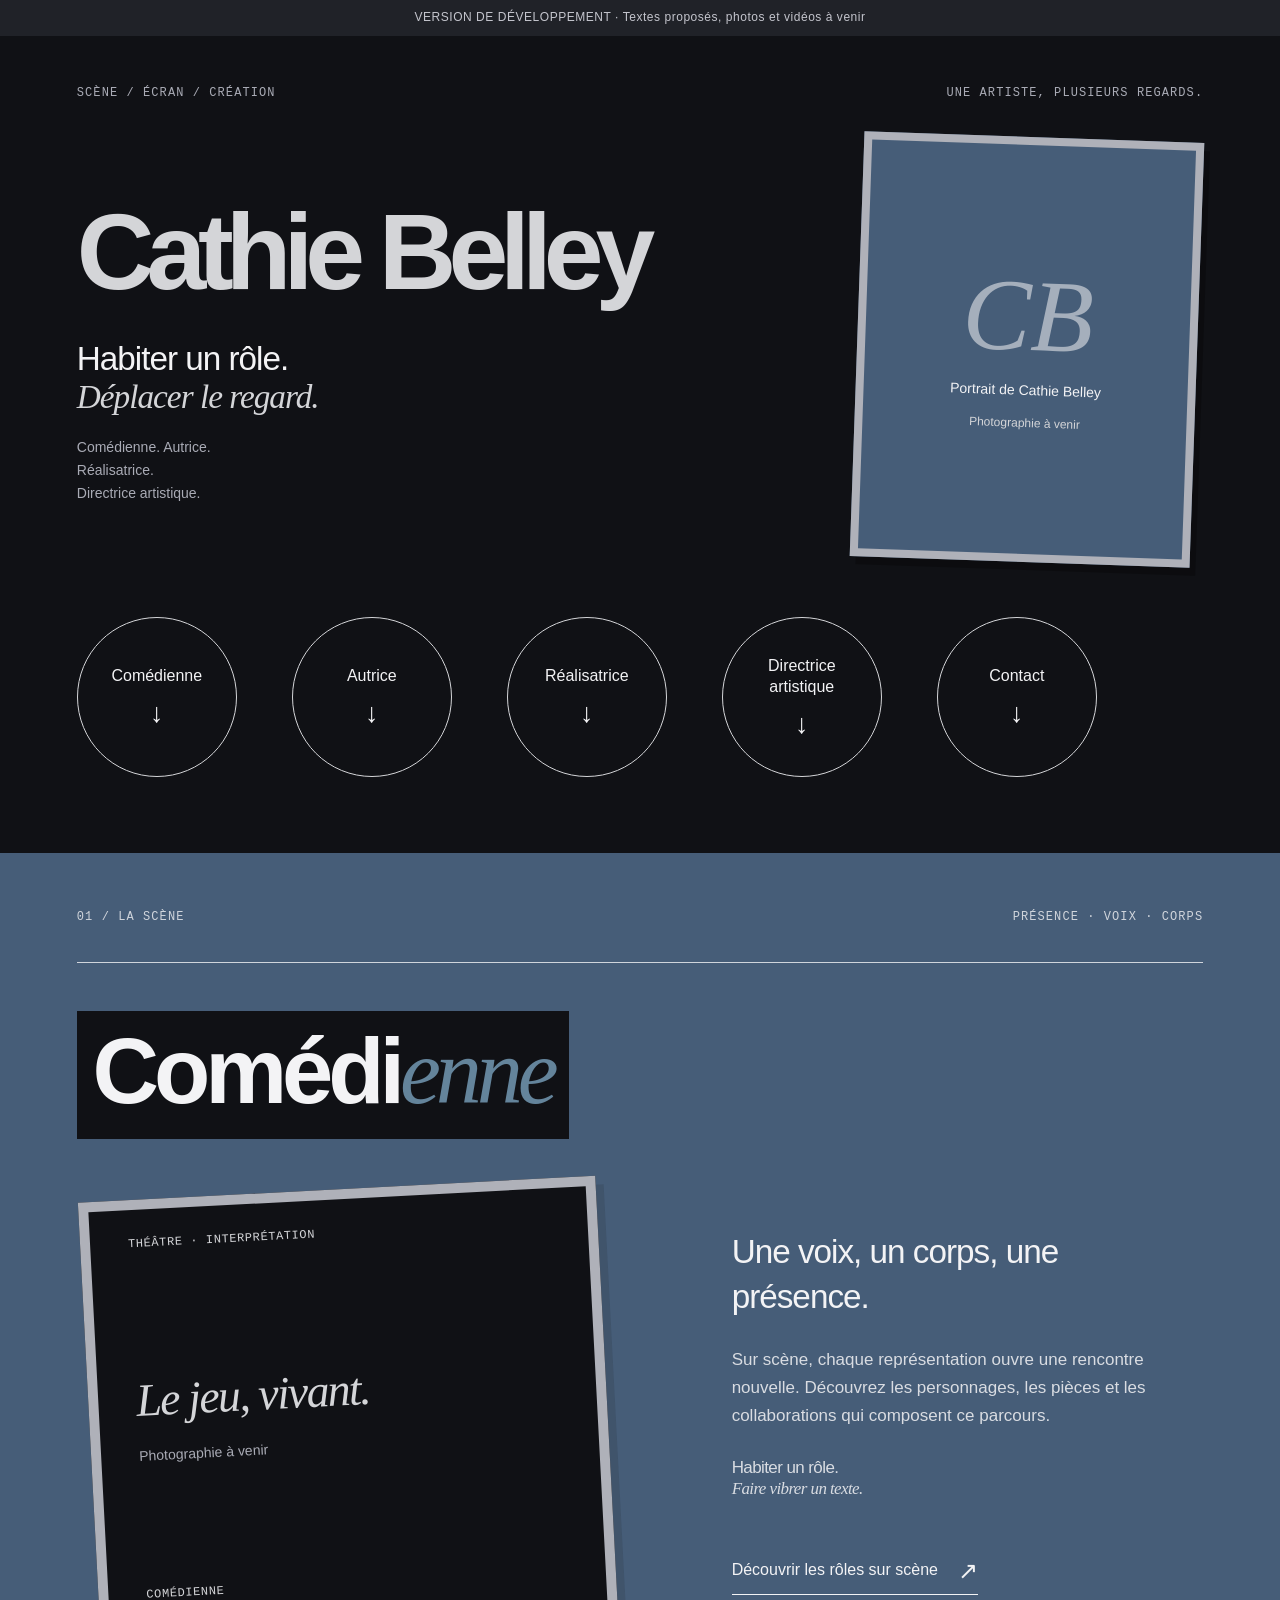
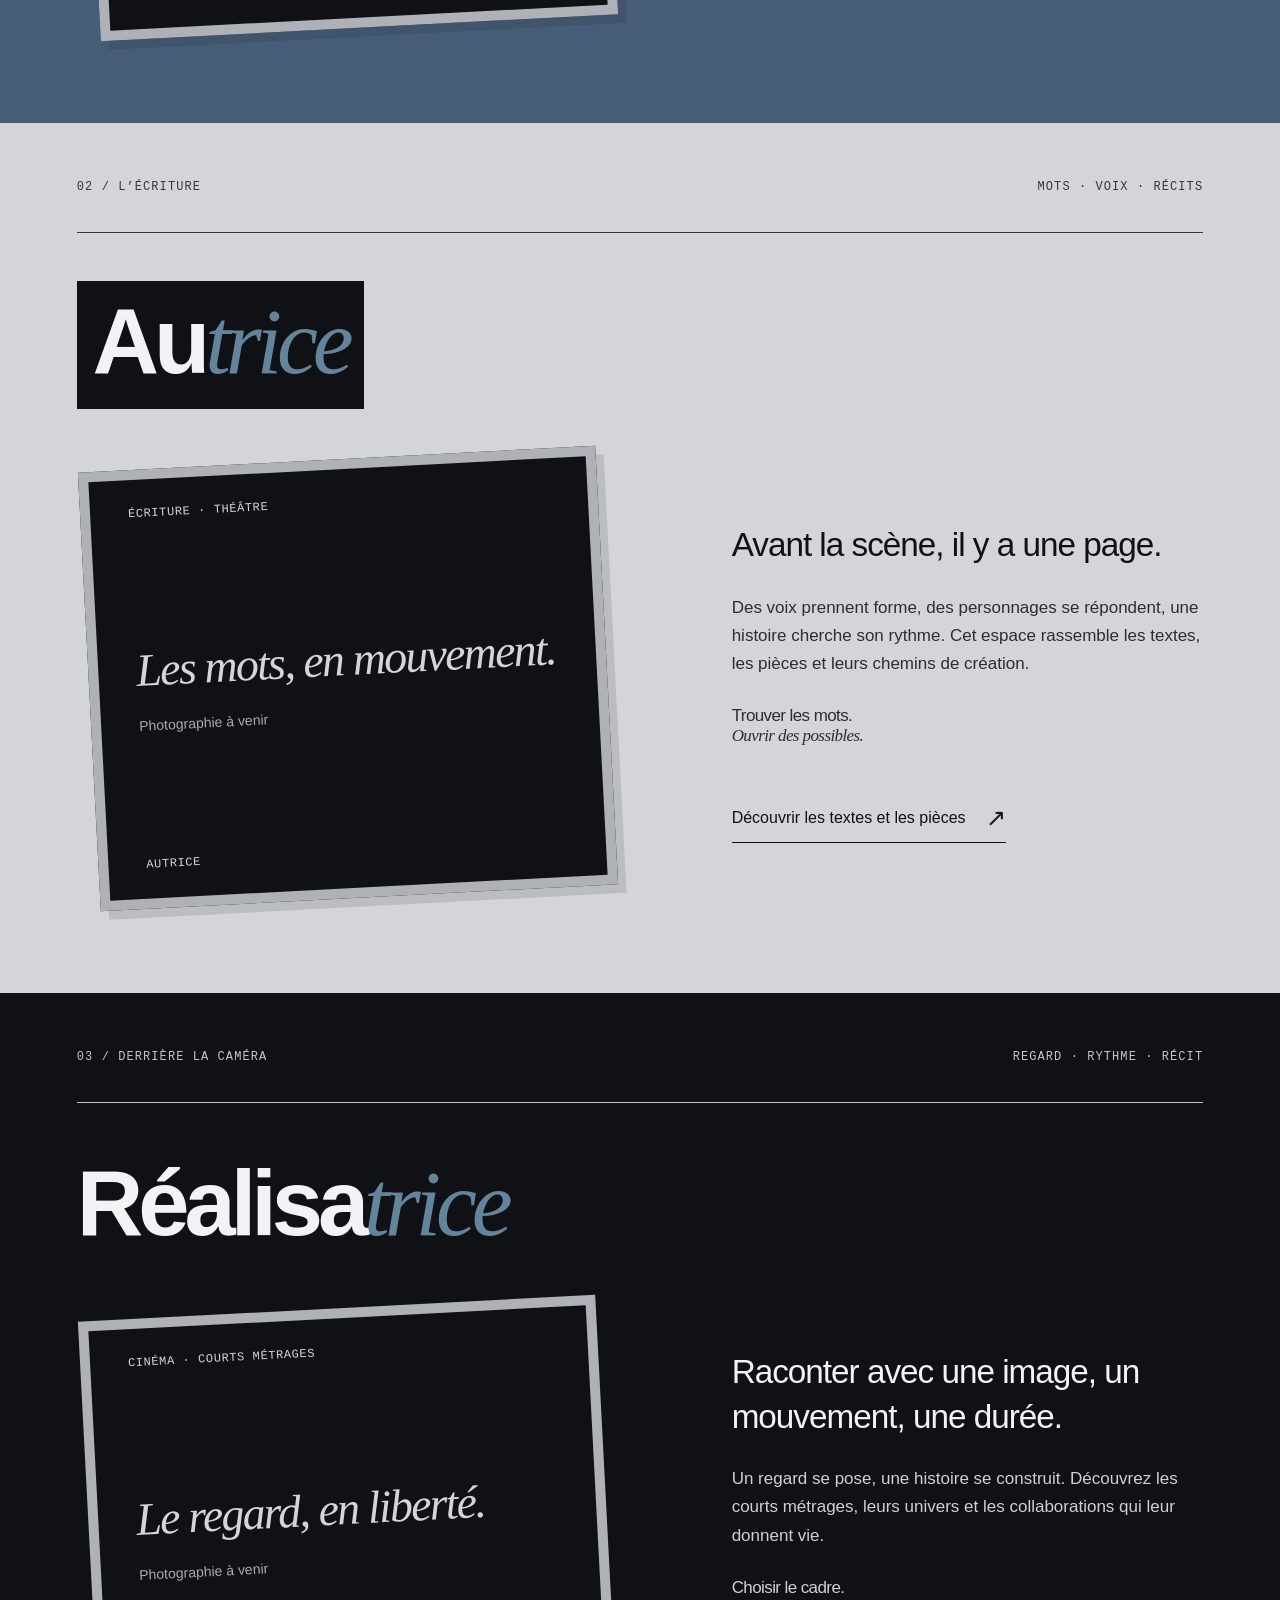
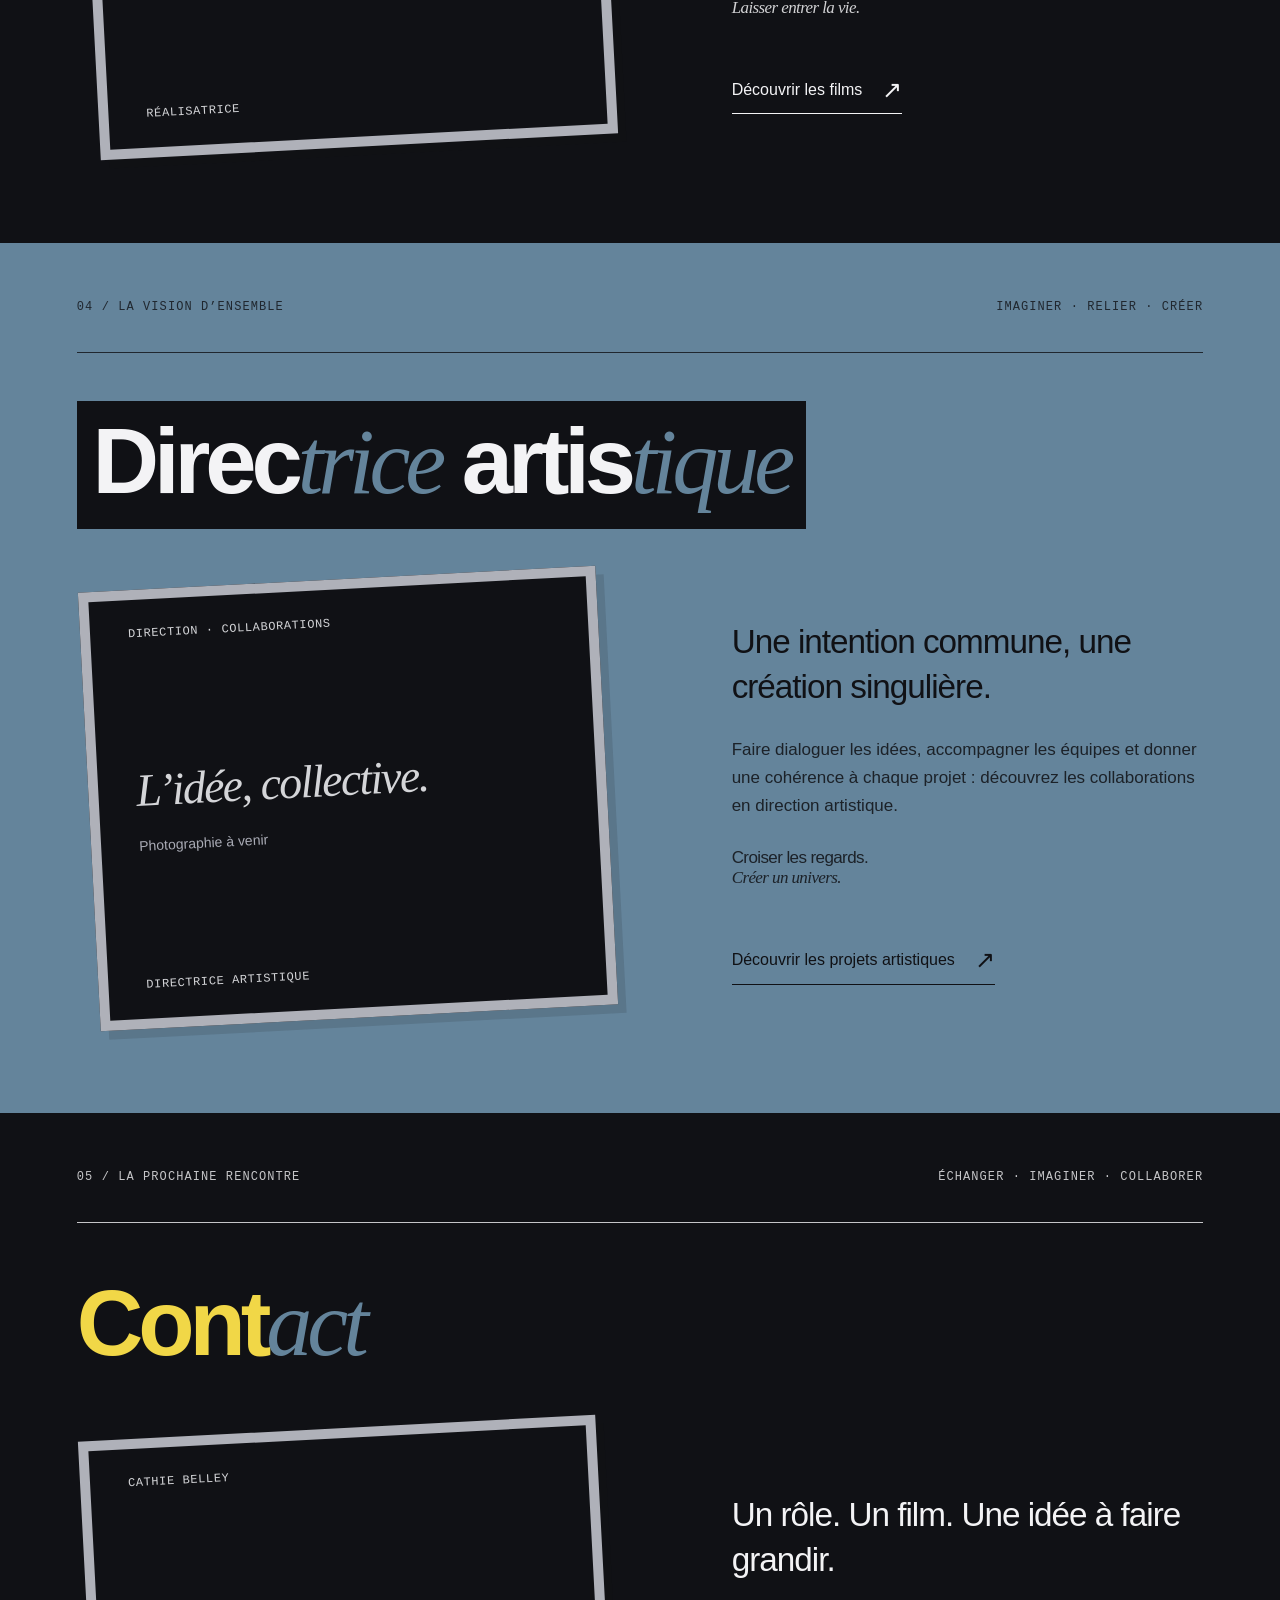
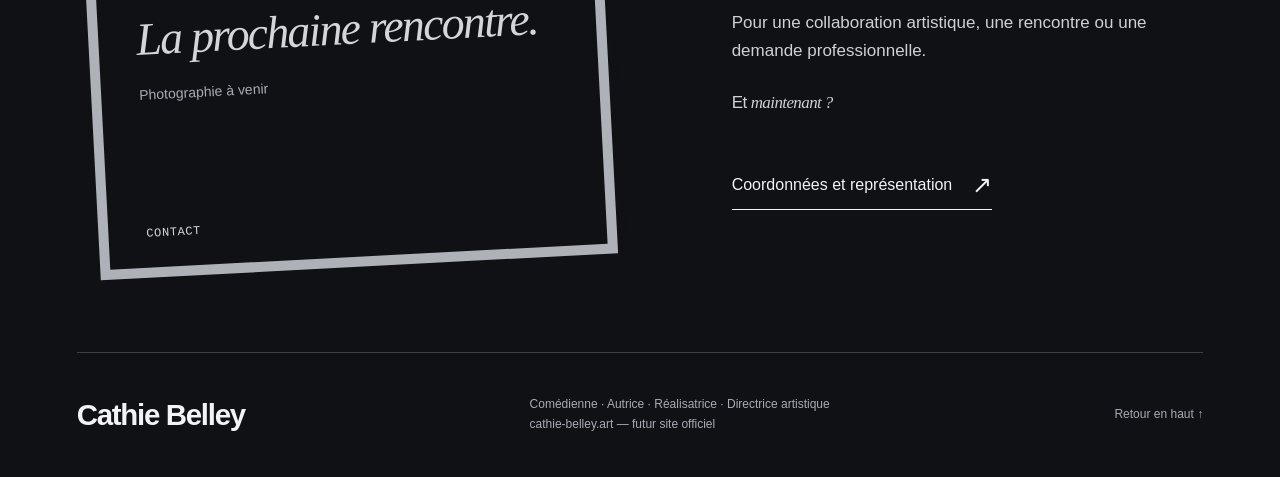
==== index.html @ 43346142 "Publish Cathie Belley development portfolio for GitHub Pages" ====
<!doctype html>
<html lang="fr"><head><meta charset="utf-8"><meta name="viewport" content="width=device-width, initial-scale=1"><title>Cathie Belley — Scène, écran & création</title><meta name="description" content="Maquette du portfolio de Cathie Belley : comédienne, autrice, réalisatrice et directrice artistique."><link rel="stylesheet" href="style.css"><link rel="icon" type="image/svg+xml" href="data:image/svg+xml,%3Csvg xmlns='http://www.w3.org/2000/svg' viewBox='0 0 32 32'%3E%3Crect width='32' height='32' fill='%23465D78'/%3E%3Ctext x='5' y='25' fill='%23f1d747' font-size='27' font-family='Georgia'%3EC%3C/text%3E%3C/svg%3E"><meta name="robots" content="noindex, nofollow"></head>
<body class="home-page"><a class="skip" href="#contenu">Aller au contenu</a><div class="demo">VERSION DE DÉVELOPPEMENT · Textes proposés, photos et vidéos à venir</div><main id="contenu"><section id="accueil" class="hero page-width" aria-labelledby="titre"><div class="hero-top"><span>SCÈNE / ÉCRAN / CRÉATION</span><span>UNE ARTISTE, PLUSIEURS REGARDS.</span></div><div class="hero-intro"><div class="hero-copy"><h1 id="titre">Cathie Belley</h1><div class="hero-bottom"><p>Habiter un rôle.<br><em>Déplacer le regard.</em></p><p class="hero-aside">Comédienne. Autrice.<br>Réalisatrice.<br>Directrice artistique.</p></div></div><figure class="portrait-frame"><div class="portrait-reserved"><span class="portrait-initials" aria-hidden="true">CB</span><span>Portrait de Cathie Belley</span><span class="portrait-note">Photographie à venir</span></div></figure></div><nav class="section-circles" aria-label="Explorer les sections"><a class="round-link" href="#comedienne"><span class="circle-face"><span class="circle-label">Comédienne</span><span class="circle-arrow" aria-hidden="true">↓</span></span></a><a class="round-link" href="#autrice"><span class="circle-face"><span class="circle-label">Autrice</span><span class="circle-arrow" aria-hidden="true">↓</span></span></a><a class="round-link" href="#realisatrice"><span class="circle-face"><span class="circle-label">Réalisatrice</span><span class="circle-arrow" aria-hidden="true">↓</span></span></a><a class="round-link" href="#directrice-artistique"><span class="circle-face"><span class="circle-label">Directrice<br>artistique</span><span class="circle-arrow" aria-hidden="true">↓</span></span></a><a class="round-link" href="#contact"><span class="circle-face"><span class="circle-label">Contact</span><span class="circle-arrow" aria-hidden="true">↓</span></span></a></nav></section>

<section id="comedienne" class="chapter stage"><div class="page-width"><div class="chapter-top"><span>01 / LA SCÈNE</span><span>PRÉSENCE · VOIX · CORPS</span></div><h2 class="section-title"><span class="title-plate">Comédi<span class="title-blue">enne</span></span></h2><div class="section-content"><figure class="type-frame"><span class="frame-label">THÉÂTRE · INTERPRÉTATION</span><div class="frame-placeholder"><span class="frame-word">Le jeu, vivant.</span><span class="media-pending">Photographie à venir</span></div><figcaption class="frame-bottom">COMÉDIENNE </figcaption></figure><div class="chapter-copy"><p class="lead">Une voix, un corps, une présence.</p><p>Sur scène, chaque représentation ouvre une rencontre nouvelle. Découvrez les personnages, les pièces et les collaborations qui composent ce parcours.</p><p class="statement">Habiter un rôle.<br><em>Faire vibrer un texte.</em></p><a class="project-link" href="comedienne.html">Découvrir les rôles sur scène<span aria-hidden="true">↗</span></a></div></div></div></section><section id="autrice" class="chapter screen"><div class="page-width"><div class="chapter-top"><span>02 / L’ÉCRITURE</span><span>MOTS · VOIX · RÉCITS</span></div><h2 class="section-title"><span class="title-plate">Au<span class="title-blue">trice</span></span></h2><div class="section-content"><figure class="type-frame"><span class="frame-label">ÉCRITURE · THÉÂTRE</span><div class="frame-placeholder"><span class="frame-word">Les mots, en mouvement.</span><span class="media-pending">Photographie à venir</span></div><figcaption class="frame-bottom">AUTRICE </figcaption></figure><div class="chapter-copy"><p class="lead">Avant la scène, il y a une page.</p><p>Des voix prennent forme, des personnages se répondent, une histoire cherche son rythme. Cet espace rassemble les textes, les pièces et leurs chemins de création.</p><p class="statement">Trouver les mots.<br><em>Ouvrir des possibles.</em></p><a class="project-link" href="autrice.html">Découvrir les textes et les pièces<span aria-hidden="true">↗</span></a></div></div></div></section><section id="realisatrice" class="chapter director"><div class="page-width"><div class="chapter-top"><span>03 / DERRIÈRE LA CAMÉRA</span><span>REGARD · RYTHME · RÉCIT</span></div><h2 class="section-title"><span class="title-plate">Réalisa<span class="title-blue">trice</span></span></h2><div class="section-content"><figure class="type-frame"><span class="frame-label">CINÉMA · COURTS MÉTRAGES</span><div class="frame-placeholder"><span class="frame-word">Le regard, en liberté.</span><span class="media-pending">Photographie à venir</span></div><figcaption class="frame-bottom">RÉALISATRICE </figcaption></figure><div class="chapter-copy"><p class="lead">Raconter avec une image, un mouvement, une durée.</p><p>Un regard se pose, une histoire se construit. Découvrez les courts métrages, leurs univers et les collaborations qui leur donnent vie.</p><p class="statement">Choisir le cadre.<br><em>Laisser entrer la vie.</em></p><a class="project-link" href="realisatrice.html">Découvrir les films<span aria-hidden="true">↗</span></a></div></div></div></section><section id="directrice-artistique" class="chapter art-direction"><div class="page-width"><div class="chapter-top"><span>04 / LA VISION D’ENSEMBLE</span><span>IMAGINER · RELIER · CRÉER</span></div><h2 class="section-title"><span class="title-plate">Direc<span class="title-blue">trice</span> <span class="title-white">artis</span><span class="title-blue">tique</span></span></h2><div class="section-content"><figure class="type-frame"><span class="frame-label">DIRECTION · COLLABORATIONS</span><div class="frame-placeholder"><span class="frame-word">L’idée, collective.</span><span class="media-pending">Photographie à venir</span></div><figcaption class="frame-bottom">DIRECTRICE ARTISTIQUE </figcaption></figure><div class="chapter-copy"><p class="lead">Une intention commune, une création singulière.</p><p>Faire dialoguer les idées, accompagner les équipes et donner une cohérence à chaque projet : découvrez les collaborations en direction artistique.</p><p class="statement">Croiser les regards.<br><em>Créer un univers.</em></p><a class="project-link" href="directrice-artistique.html">Découvrir les projets artistiques<span aria-hidden="true">↗</span></a></div></div></div></section><section id="contact" class="chapter contact"><div class="page-width"><div class="chapter-top"><span>05 / LA PROCHAINE RENCONTRE</span><span>ÉCHANGER · IMAGINER · COLLABORER</span></div><h2 class="section-title"><span class="title-plate"><span class="title-yellow">Cont</span><span class="title-blue">act</span></span></h2><div class="section-content"><figure class="type-frame"><span class="frame-label">CATHIE BELLEY</span><div class="frame-placeholder"><span class="frame-word">La prochaine rencontre.</span><span class="media-pending">Photographie à venir</span></div><figcaption class="frame-bottom">CONTACT </figcaption></figure><div class="chapter-copy"><p class="lead">Un rôle. Un film. Une idée à faire grandir.</p><p>Pour une collaboration artistique, une rencontre ou une demande professionnelle.</p><p class="statement">Et <em>maintenant ?</em></p><a class="project-link" href="contact.html">Coordonnées et représentation<span aria-hidden="true">↗</span></a></div></div></div></section></main><footer class="page-width"><a class="brand" href="index.html">Cathie Belley</a><p>Comédienne · Autrice · Réalisatrice · Directrice artistique<br>cathie-belley.art — futur site officiel</p><a href="#contenu">Retour en haut ↑</a></footer><script src="navigation.js"></script></body></html>
---- style.css ----
:root{--blue:#233ddb;--black:#101115;--gray:#d4d5d8;--muted:#a9abb5;--yellow:#f1d747;--white:#f3f3f5;color-scheme:dark}*{box-sizing:border-box}html{scroll-behavior:smooth;scroll-padding-top:20px}body{margin:0;background:var(--black);color:var(--white);font:17px/1.65 Arial,Helvetica,sans-serif}a{color:inherit;text-decoration:none}a:focus-visible{outline:3px solid var(--yellow);outline-offset:7px}.skip{position:fixed;top:-100px;left:20px;z-index:100;background:var(--yellow);color:var(--black);padding:10px}.skip:focus{top:10px}.page-width{width:min(1350px,88%);margin:auto}.demo{text-align:center;background:#202228;color:#c4c5cd;font-size:12px;padding:8px 5%;letter-spacing:.045em}header{display:flex;justify-content:space-between;align-items:center;gap:30px;padding:27px 0;border-bottom:1px solid #ffffff30}.brand{font-size:34px;font-weight:800;letter-spacing:-2px;line-height:1}.brand span{color:var(--yellow)}nav{display:flex;gap:26px;font-size:14px;flex-wrap:wrap}nav a:hover{color:var(--yellow)}.hero{position:relative;padding:44px 0 76px}.hero-top,.chapter-top{display:flex;justify-content:space-between;gap:25px;font:12px/1.5 'Courier New',monospace;letter-spacing:.09em}.hero-top{color:var(--muted)}h1{font-size:clamp(100px,23vw,345px);font-weight:800;line-height:1;letter-spacing:-.08em;margin:34px 0 40px;color:var(--gray)}.fullstop{color:var(--blue)}.hero-bottom{display:grid;grid-template-columns:1.4fr .7fr 1fr;align-items:center;gap:40px}.hero-bottom>p:first-child{font-size:clamp(24px,3vw,43px);line-height:1.15;letter-spacing:-.03em;margin:0}em,.serif{font-family:Georgia,serif;font-weight:400}.hero-bottom em{color:var(--gray)}.hero-aside{justify-self:end;font-size:14px;color:var(--muted)}.round-link{border:1px solid #c7c8d0;border-radius:50%;width:125px;height:125px;display:flex;justify-content:center;align-items:center;gap:12px;font-size:14px;line-height:1.25;transform:rotate(-9deg);transition:background .2s,color .2s}.round-link:hover{background:var(--yellow);color:var(--black);border-color:var(--yellow)}.round-link>span:last-child{font-size:32px}.annotation{display:block;text-align:right;margin-top:28px;color:var(--yellow);font:italic 17px Georgia,serif}.index-band{background:var(--blue);color:white;display:flex;justify-content:space-evenly;align-items:center;gap:20px;padding:22px 4%;font-weight:700;font-size:clamp(16px,2.4vw,34px);letter-spacing:-.045em;border-bottom:1px solid #ffffff35}.index-band i{font-style:normal;color:var(--yellow);font-size:30px}.chapter{padding:55px 0 95px;scroll-margin-top:0}.chapter-top{padding-bottom:36px;border-bottom:1px solid currentColor;opacity:.8}.chapter-grid{display:grid;grid-template-columns:1.15fr 1fr;gap:10%;margin-top:65px}h2{font-size:clamp(55px,8.9vw,134px);font-weight:800;line-height:.95;letter-spacing:-.065em;margin:0}.break{display:block}.yellow{color:var(--yellow)}.stage{background:var(--blue)}.statement{font-size:clamp(26px,3vw,43px);line-height:1.2;letter-spacing:-.035em;margin:38px 0 0}.chapter-copy{max-width:490px;padding-top:8px}.chapter-copy>p:not(.lead){font-size:17px;opacity:.85}.lead{font-size:clamp(24px,2.6vw,36px);line-height:1.35;letter-spacing:-.03em;margin:0 0 26px}.credit{border-top:1px solid #ffffff55;margin-top:40px;padding-top:23px}.credit>span,.contact-info>span{font:12px/1.5 'Courier New',monospace;letter-spacing:.08em}h3{font-size:22px;font-weight:500;margin:14px 0 8px;line-height:1.25}.credit p{font-size:15px;opacity:.8;margin-bottom:0}.screen{background:var(--gray);color:var(--black)}.screen-heading{display:flex;justify-content:space-between;align-items:center;margin:55px 0 50px}.screen h2{font-size:clamp(70px,12vw,175px)}.screen h2 .yellow{color:var(--blue)}.side-script{font:italic clamp(26px,4vw,55px) Georgia,serif;color:var(--blue);transform:rotate(-8deg)}.screen-content{display:grid;grid-template-columns:1.15fr 1fr;gap:10%;align-items:center}.type-frame{background:var(--black);color:var(--gray);padding:30px 8%;aspect-ratio:1.18;display:flex;flex-direction:column;justify-content:space-between;transform:rotate(-3deg);border:10px solid #afb1b9;box-shadow:8px 9px 0 #1011151f}.frame-label,.frame-bottom{font:12px 'Courier New',monospace;letter-spacing:.05em}.type-frame p{font-size:clamp(35px,5vw,74px);line-height:1;letter-spacing:-.055em;margin:25px 0}.type-frame em{color:var(--yellow)}.screen .credit,.art-direction .credit{border-color:#10111555}.director h2{margin-top:70px;font-size:clamp(53px,10vw,148px)}.director .serif{font-style:italic;color:#8796fa}.director-bottom{display:grid;grid-template-columns:1.15fr 1fr;gap:10%;margin-top:65px}.director .statement{margin:0}.art-direction{background:#b8bbc4;color:var(--black)}.art-direction h2{font-size:clamp(42px,6.5vw,94px)}.art-direction h2 em{color:var(--blue)}.art-words{margin-top:55px;display:flex;flex-direction:column;align-items:start;gap:8px;font-size:20px}.art-words span{padding:3px 12px;border:1px solid var(--black)}.art-words span:nth-child(2){margin-left:38px;transform:rotate(-5deg);background:var(--blue);color:white;border-color:var(--blue)}.art-words span:last-child{margin-left:16px;background:var(--black);color:var(--yellow)}.contact{padding:55px 0 85px}.contact-grid{display:grid;grid-template-columns:1.3fr 1fr;gap:10%;margin-top:60px;align-items:center}.contact h2{font-size:clamp(45px,7.8vw,115px)}.contact h2 em{display:inline-block;color:var(--gray)}.contact h2>span{color:var(--yellow)}.contact-info{margin-top:35px;border-top:1px solid #ffffff45;padding-top:23px}.contact-info>span{color:var(--yellow)}.contact-info p{font-size:18px;color:var(--muted);margin:10px 0}footer{border-top:1px solid #ffffff30;padding:30px 0;display:flex;align-items:center;justify-content:space-between;gap:30px}footer p,footer>a:last-child{font-size:12px;color:var(--muted)}@media(max-width:850px){header{align-items:start}nav{gap:10px 18px;justify-content:flex-end;max-width:450px}.hero-bottom{grid-template-columns:1fr auto}.hero-aside{display:none}.chapter-grid,.screen-content,.director-bottom,.contact-grid{gap:6%}.chapter-grid{grid-template-columns:1fr 1fr}.contact h2{font-size:7.8vw}}@media(max-width:600px){.page-width{width:88%}header{gap:20px;padding:23px 0}nav{font-size:12px;gap:9px 14px;max-width:240px}.brand{font-size:28px}.hero{padding:30px 0 45px}.hero-top,.chapter-top{font-size:10px;gap:20px}.hero-top span:last-child{max-width:110px;text-align:right}h1{font-size:24vw;margin:35px 0;letter-spacing:-.085em}.hero-bottom{gap:20px}.hero-bottom>p:first-child{font-size:25px}.round-link{width:90px;height:90px;font-size:12px}.round-link>span:last-child{font-size:23px}.annotation{font-size:15px;margin-top:30px}.index-band{gap:10px;flex-wrap:wrap;font-size:14px;padding:18px 4%}.index-band i{font-size:20px}.chapter{padding:35px 0 55px}.chapter-top{padding-bottom:25px}.chapter-top span:last-child{text-align:right}.chapter-grid,.screen-content,.director-bottom,.contact-grid{grid-template-columns:1fr;gap:35px;margin-top:35px}h2{font-size:20vw}.statement{font-size:29px;margin-top:25px}.lead{font-size:27px}.credit{margin-top:28px}.screen-heading{margin:35px 0;align-items:end}.screen h2{font-size:21vw}.side-script{font-size:21px;max-width:100px}.type-frame{margin:0 8px 15px;aspect-ratio:1.1}.type-frame p{font-size:57px}.director h2{font-size:12.5vw;margin-top:45px}.director-bottom{margin-top:35px}.art-direction h2{font-size:15vw}.art-words{margin-top:35px}.contact{padding:35px 0 55px}.contact h2{font-size:14vw}footer{flex-wrap:wrap;gap:20px}footer p{order:3;flex-basis:100%;margin:0}.demo{font-size:11px}}@media(prefers-reduced-motion:reduce){html{scroll-behavior:auto}.round-link{transition:none}}

/* Identité et navigation persistante, adaptés aux trois formats d’écran. */
:root{--header-height:104px}html{scroll-padding-top:calc(var(--header-height) + 20px)}
header{position:sticky;top:0;z-index:50;display:block;padding:0;background:var(--black);box-shadow:0 4px 14px #0002}
.header-inner{display:flex;align-items:center;justify-content:space-between;gap:28px;padding:18px 0}.brand{font-size:clamp(22px,2.3vw,32px);letter-spacing:-1.3px;white-space:nowrap;flex-shrink:0}
nav{gap:5px 22px;justify-content:flex-end}nav a{display:flex;align-items:center;min-height:44px;font-size:14px;white-space:nowrap}
h1{font-size:clamp(48px,13.2vw,195px);white-space:nowrap;letter-spacing:-.075em}
.chapter h2,.contact h2{font-size:clamp(28px,7.6vw,112px);line-height:1.12;white-space:nowrap;letter-spacing:-.055em}
.section-title{margin-top:55px}.chapter-grid{margin-top:45px}.art-direction .chapter-grid{margin-top:35px}.art-words{margin-top:0}.stage .statement{margin-top:0}
.contact h2 em{display:inline}.contact-grid{margin-top:45px}.contact-grid .statement{margin:0}.site-domain{overflow-wrap:anywhere}.site-domain small{display:block;font-size:14px;color:var(--muted)}
@media(max-width:1050px){.header-inner{flex-direction:column;gap:6px;padding:12px 0}nav{justify-content:center;max-width:none;gap:0 24px}.screen-content,.chapter-grid,.director-bottom,.contact-grid{grid-template-columns:minmax(0,1fr) minmax(0,1fr)}.chapter-copy{min-width:0}}
@media(max-width:600px){:root{--header-height:150px}.header-inner{width:94%;gap:4px;padding:10px 0 6px}nav{gap:0 14px;max-width:100%;justify-content:center}nav a{font-size:14px;min-height:40px}h1{font-size:13vw;letter-spacing:-.075em}.chapter h2,.contact h2{font-size:8.3vw;line-height:1.2}.section-title{margin-top:35px}.screen-content,.chapter-grid,.director-bottom,.contact-grid{grid-template-columns:minmax(0,1fr)}.screen-heading{gap:12px}.side-script{font-size:20px}.director h2{margin-top:35px}.contact-grid{margin-top:30px}.contact .statement{font-size:29px}footer .brand{font-size:25px}.chapter-top{font-size:12px;letter-spacing:0}.hero-top{font-size:12px;letter-spacing:0}}
/* Palette choisie : ardoise et acier. */
:root{--blue:#465D78;--slate:#465D78;--steel:#64849B}
.accent-dot{display:inline-block;width:.09em;height:.09em;min-width:4px;min-height:4px;border-radius:50%;background:var(--yellow);margin-left:.045em;vertical-align:.06em;flex-shrink:0}
.brand .accent-dot{width:5px;height:5px;margin-left:3px}.frame-bottom .accent-dot{width:4px;height:4px;margin-left:8px}
h1 .accent-dot{width:.06em;height:.06em}.stage{background:var(--slate)}.screen{background:var(--gray);color:var(--black)}.director{background:var(--black)}.art-direction{background:var(--steel);color:var(--black)}.contact{background:var(--black)}
.index-band{background:var(--slate)}.index-band i{font-size:0;display:inline-block;width:5px;height:5px;border-radius:50%;background:var(--yellow)}
.chapter h2,.detail-title{color:var(--white);font-weight:800;letter-spacing:-.055em;line-height:1.15;white-space:nowrap}.title-blue{color:var(--steel);font-family:Georgia,serif;font-style:italic;font-weight:400}.title-white{color:var(--white)}.title-plate{display:inline-block}.screen .title-plate,.art-direction .title-plate{background:var(--black);padding:.09em .17em .14em}.art-direction h2 em,.detail-title em{font-family:Georgia,serif;color:var(--white)}
.chapter .section-title{margin:48px 0 50px;font-size:clamp(28px,7.2vw,108px)}.section-content{display:grid;grid-template-columns:minmax(0,1.15fr) minmax(0,1fr);gap:10%;align-items:center}.type-frame{margin:0 12px;aspect-ratio:1.18;min-width:0;padding:25px 7%;border:10px solid #afb1b9;background:var(--black);color:var(--gray);transform:rotate(-3deg);box-shadow:8px 9px 0 #1011151f;display:flex;flex-direction:column;justify-content:space-between}.frame-placeholder{padding:30px 0;display:flex;flex-direction:column;gap:20px}.frame-word{font:italic clamp(28px,3.6vw,54px)/1.15 Georgia,serif;letter-spacing:-.04em}.media-pending{font:14px Arial,sans-serif;color:var(--muted)}.frame-label,.frame-bottom{font-size:12px;line-height:1.5}.chapter-copy .statement{font-size:clamp(23px,2.3vw,34px);margin:28px 0}.project-link{display:inline-flex;align-items:center;gap:20px;min-height:48px;border-bottom:1px solid currentColor;margin-top:20px;font-size:16px}.project-link:hover,.back-link:hover{text-decoration:underline;text-underline-offset:5px}.project-link span{font-size:24px}.screen .chapter-copy,.art-direction .chapter-copy{color:var(--black)}.director .chapter-copy,.stage .chapter-copy,.contact .chapter-copy{color:var(--white)}.section-title .accent-dot{width:.065em;height:.065em}.section-title{max-width:100%}
.detail-page{padding:35px 0 90px;min-height:70vh}.back-link{display:inline-block;margin-bottom:35px;min-height:44px;font-size:14px}.detail-title{font-size:clamp(28px,7.2vw,108px);margin:40px 0 25px;letter-spacing:-.055em}.detail-intro{font-size:clamp(22px,2.7vw,36px);max-width:800px;line-height:1.35}.content-note{font-size:16px;max-width:650px}.project-list{margin-top:55px}.project-entry{display:grid;grid-template-columns:minmax(0,1.15fr) minmax(0,1fr);gap:10%;align-items:center;border-top:1px solid currentColor;padding:55px 0;}.entry-title{font-size:clamp(25px,3vw,42px);line-height:1.15;letter-spacing:-.035em;margin:18px 0;white-space:normal}.project-number{font:12px 'Courier New',monospace;letter-spacing:.06em}.project-facts,.contact-list{display:grid;grid-template-columns:1fr 1fr;gap:10px 20px;font-size:15px;margin:25px 0}.project-facts dd,.contact-list dd{margin:0}.video-pending{display:inline-block;border-top:1px solid currentColor;padding-top:16px;font-size:14px}.contact .section-content{margin-top:45px}.contact-list{grid-template-columns:1fr;gap:5px}.contact-list dt{margin-top:15px;font-size:14px;color:var(--muted)}nav a[aria-current=page]{text-decoration:underline;text-decoration-color:var(--yellow);text-underline-offset:7px}
@media(max-width:850px){.section-content,.project-entry{gap:6%}.type-frame{padding:20px 6%;border-width:8px}.frame-word{font-size:30px}}
@media(max-width:600px){.chapter .section-title,.detail-title{font-size:7.5vw;margin:32px 0}.section-content,.project-entry{grid-template-columns:minmax(0,1fr);gap:35px}.type-frame{margin:8px 12px 20px;aspect-ratio:1.18}.frame-word{font-size:34px}.frame-placeholder{padding:25px 0}.chapter-copy .statement{font-size:26px}.project-entry{padding:35px 0}.detail-page{padding-bottom:55px}.project-link{font-size:15px}.contact .section-content{margin-top:20px}}
.detail-page .entry-title{font-size:clamp(25px,3vw,42px);line-height:1.2;white-space:normal;overflow-wrap:anywhere;letter-spacing:-.035em}
/* Accueil : accès aux sections par cinq cercles, sans menu supérieur. */
.home-page{--header-height:0px}.home-page .hero{padding-top:48px}.home-page .hero-bottom{grid-template-columns:1fr 1fr;gap:30px}.home-page .hero-aside{display:block}.section-circles{display:grid;grid-template-columns:repeat(5,minmax(0,1fr));gap:25px;max-width:1050px;margin:55px 0 0;justify-content:normal}
.section-circles .round-link{display:block;width:min(100%,160px);height:auto;aspect-ratio:1;border:0;border-radius:50%;padding:0;margin:0;transform:none;min-height:0;color:var(--white);background:none;text-decoration:none;font-size:16px;line-height:1.3;white-space:normal}.circle-face{width:100%;height:100%;border:1px solid var(--gray);border-radius:50%;display:flex;flex-direction:column;align-items:center;justify-content:center;gap:13px;transform:translateY(0);transition:transform .22s ease,box-shadow .22s ease,background .22s,color .22s,border-color .22s}.circle-label{text-align:center;font-size:16px;padding:0 8px}.circle-arrow{font-size:27px;line-height:1}.section-circles .round-link:hover,.section-circles .round-link:focus-visible{background:none;color:var(--white)}
@media(hover:hover){.round-link:hover .circle-face{background:var(--yellow);border-color:var(--yellow);color:var(--black);transform:translateY(-6px);box-shadow:0 7px 0 var(--slate),0 12px 18px #0005}}
.round-link:focus-visible .circle-face{background:var(--yellow);border-color:var(--yellow);color:var(--black)}

/* Menu repliable des pages de section. */
.menu-toggle{align-items:center;gap:10px;border:1px solid #ffffff60;border-radius:4px;background:transparent;color:var(--white);font:14px Arial,sans-serif;padding:10px 12px;min-height:44px;cursor:pointer}.menu-toggle:focus-visible{outline:3px solid var(--yellow);outline-offset:4px}.hamburger{display:flex;flex-direction:column;gap:4px;width:22px}.hamburger span{height:2px;width:22px;background:currentColor}.menu-toggle[hidden],#section-menu[hidden]{display:none!important}.menu-toggle:not([hidden]){display:flex}
@media(max-width:850px){.section-circles{gap:16px}.circle-label{font-size:14px}.circle-face{gap:8px}.circle-arrow{font-size:23px}}
@media(max-width:600px){.home-page{--header-height:0px}.home-page .hero{padding-top:30px}.home-page .hero-bottom{grid-template-columns:1fr}.home-page .hero-aside{justify-self:start;font-size:14px;margin:0}.section-circles{grid-template-columns:repeat(2,minmax(0,1fr));gap:22px 25px;margin:35px auto 0;max-width:340px;width:100%}.section-circles .round-link{width:min(100%,145px);justify-self:center}.section-circles .round-link:last-child{grid-column:1 / -1;width:135px}.circle-label{font-size:15px}.circle-face{gap:12px}.header-inner{flex-direction:row;flex-wrap:wrap;align-items:center;justify-content:space-between;gap:8px;padding:12px 0;width:88%}.header-inner .brand{font-size:23px}.header-inner #section-menu{flex-basis:100%;display:flex;flex-direction:column;align-items:stretch;gap:0;padding-top:10px;border-top:1px solid #ffffff30;max-height:60vh;overflow-y:auto}.header-inner #section-menu a{padding:7px 4px;min-height:44px;font-size:16px}.menu-label{font-size:14px}}
@media(prefers-reduced-motion:reduce){.circle-face{transition:none}.round-link:hover .circle-face{animation:none!important}}

/* Titres et portrait de l’accueil. */
.title-yellow{color:var(--yellow)}.stage .title-plate{background:var(--black);padding:.09em .17em .14em}.title-plate .title-white{color:var(--white)}
.hero-intro{display:grid;grid-template-columns:minmax(0,1.8fr) minmax(0,1fr);align-items:center;gap:7%;margin-top:35px}.home-page h1{font-size:clamp(42px,8.4vw,128px);margin:0 0 28px;line-height:1.1}.home-page .hero-bottom{display:flex;flex-direction:column;align-items:flex-start;gap:20px}.home-page .hero-aside{margin:0;font-size:14px}.home-page .hero-bottom>p:first-child{font-size:clamp(23px,2.6vw,38px)}
.portrait-frame{margin:0 6px;aspect-ratio:4/5;border:8px solid #afb1b9;transform:rotate(2deg);background:var(--slate);box-shadow:6px 8px 0 #0004;max-width:340px;width:100%;justify-self:end}.portrait-reserved{display:flex;flex-direction:column;align-items:center;justify-content:center;gap:12px;width:100%;height:100%;padding:20px;text-align:center;color:var(--white);font-size:14px}.portrait-initials{font:italic clamp(65px,8vw,120px)/1 Georgia,serif;opacity:.55}.portrait-note{font-size:12px;color:var(--gray)}.portrait-frame img{display:block;width:100%;height:100%;object-fit:cover}
.round-link:focus-visible .circle-face{transform:translateY(-6px);box-shadow:0 7px 0 var(--slate),0 12px 18px #0005}.round-link:active .circle-face{transform:translateY(-1px);box-shadow:0 2px 0 var(--slate);background:var(--yellow);border-color:var(--yellow);color:var(--black)}
@media(max-width:600px){.hero-intro{grid-template-columns:1fr;gap:30px;margin-top:28px}.home-page h1{font-size:11vw;margin:0 0 20px}.portrait-frame{width:62%;max-width:240px;justify-self:center;aspect-ratio:4/5}.portrait-initials{font-size:75px}.home-page .hero-bottom{gap:15px}.portrait-reserved{padding:14px}.section-circles{margin-top:40px}}
@media(prefers-reduced-motion:reduce){.circle-face{transition:none}.round-link:hover .circle-face,.round-link:focus-visible .circle-face,.round-link:active .circle-face{transform:none}}
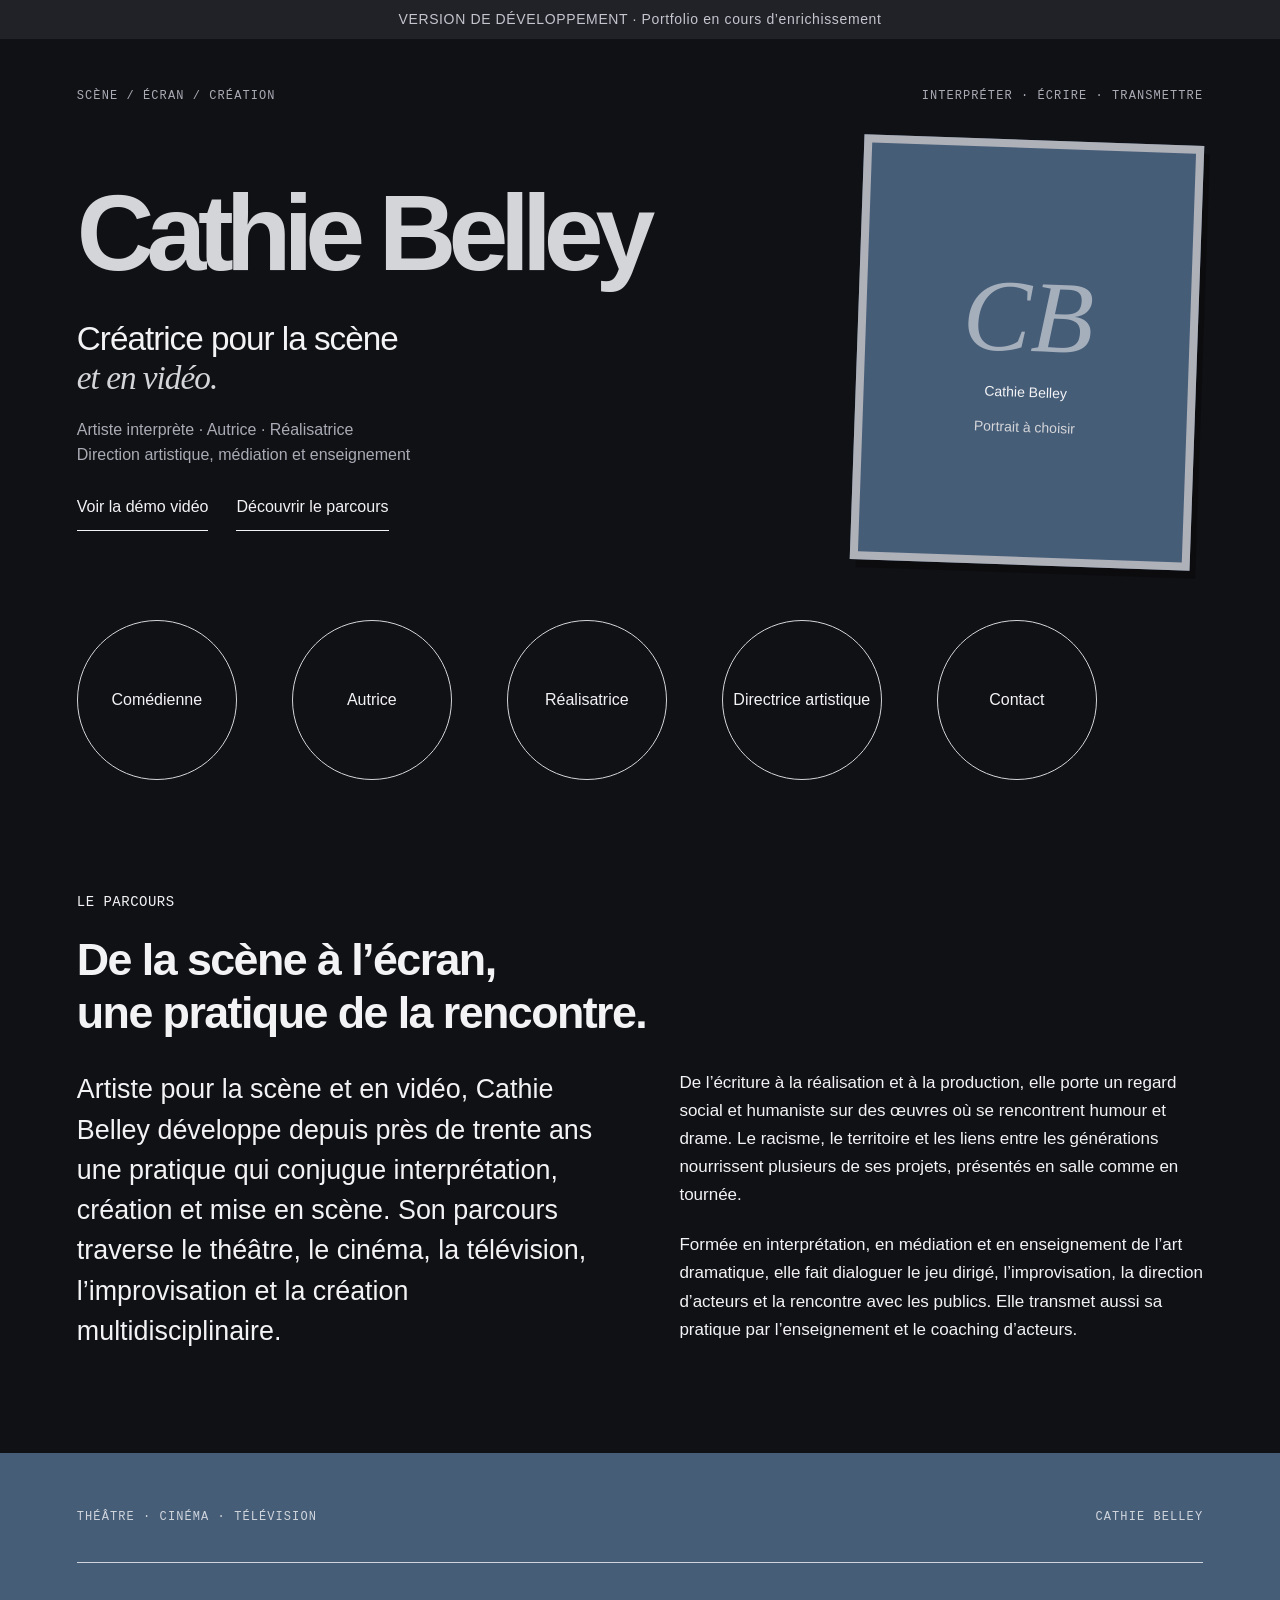
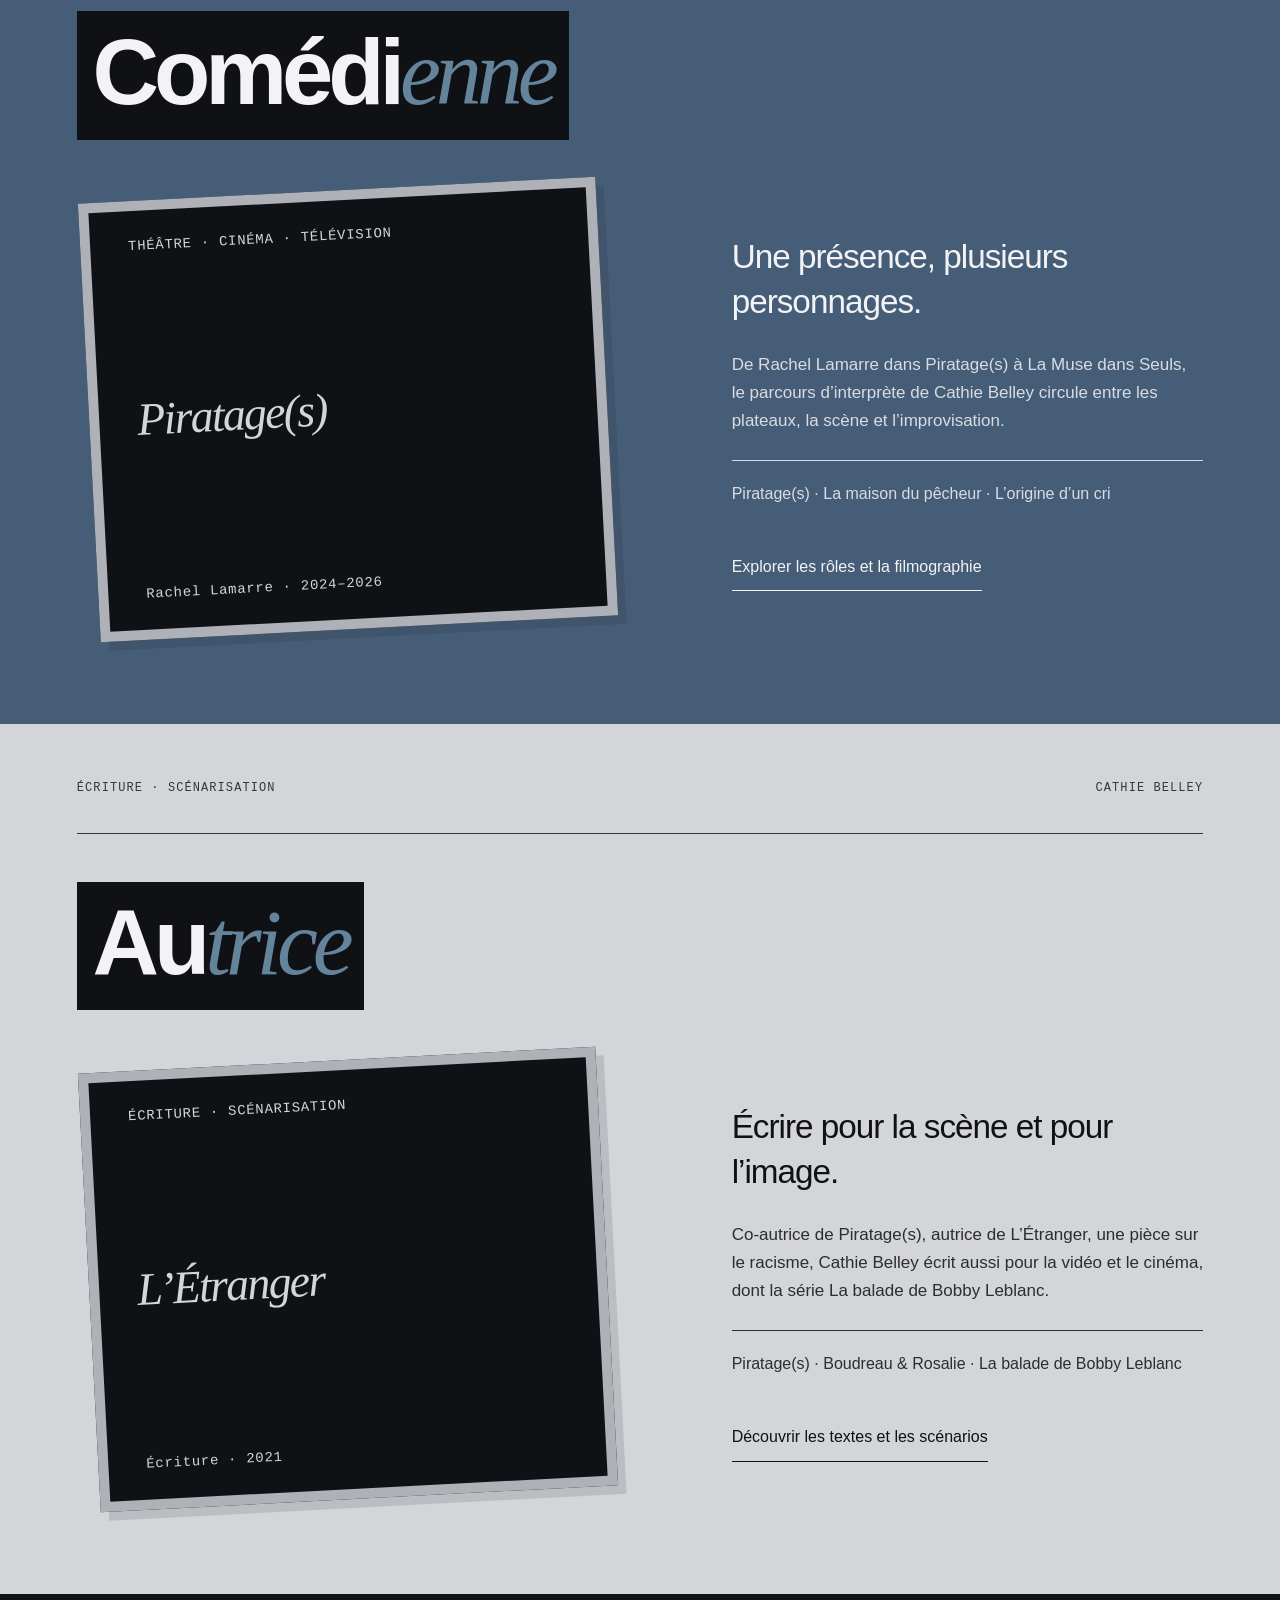
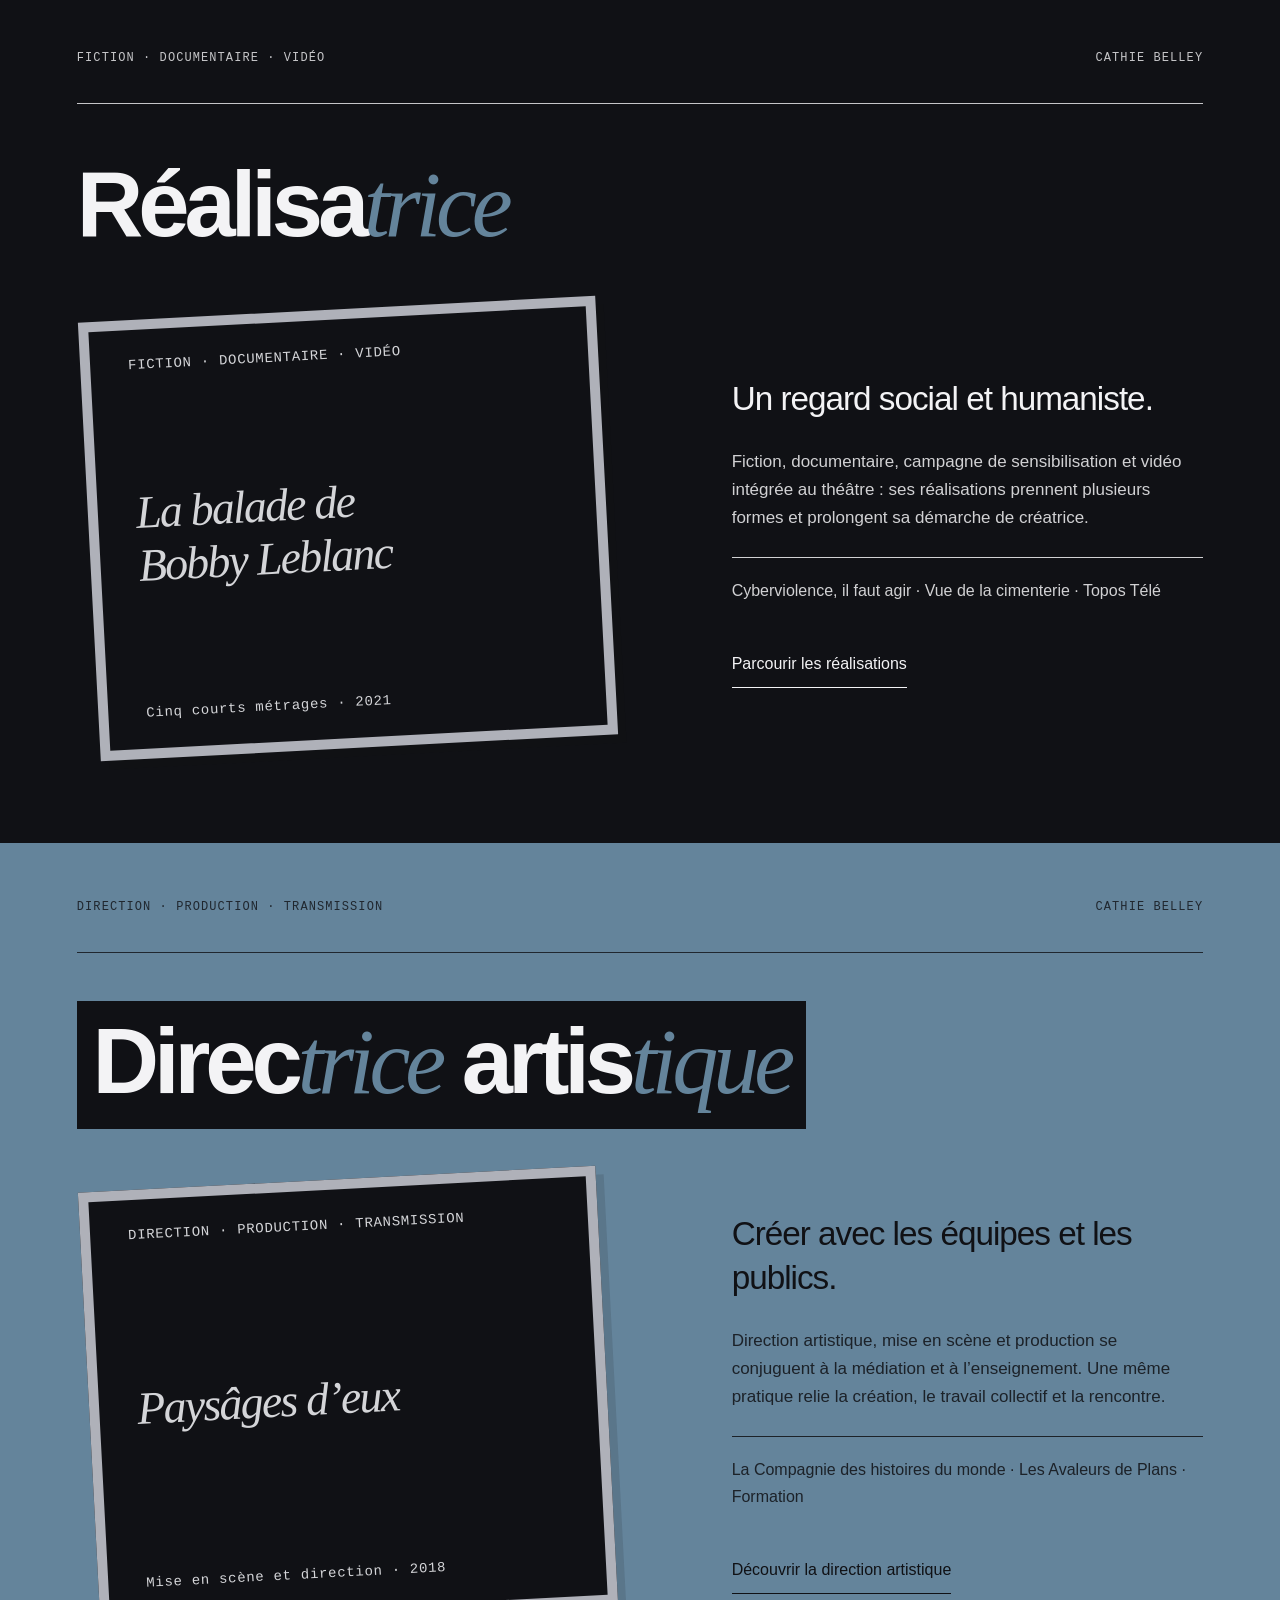
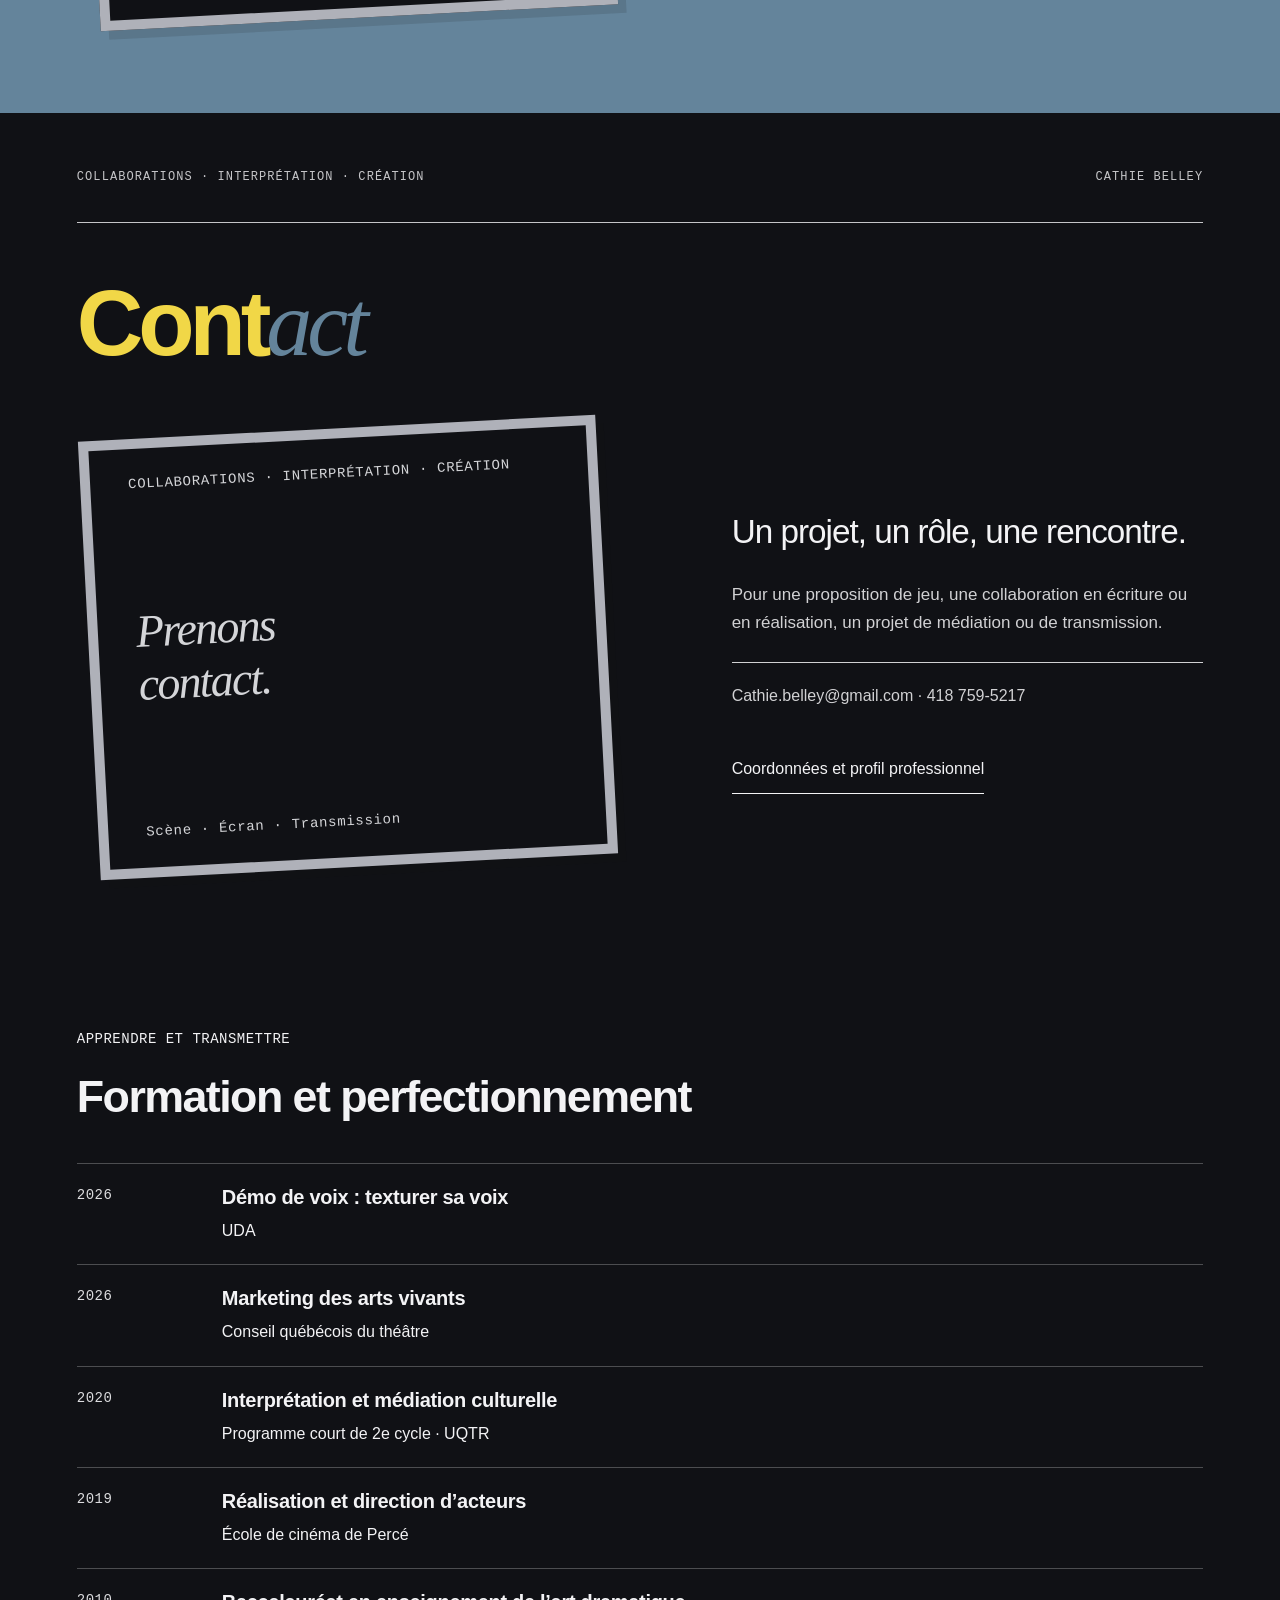
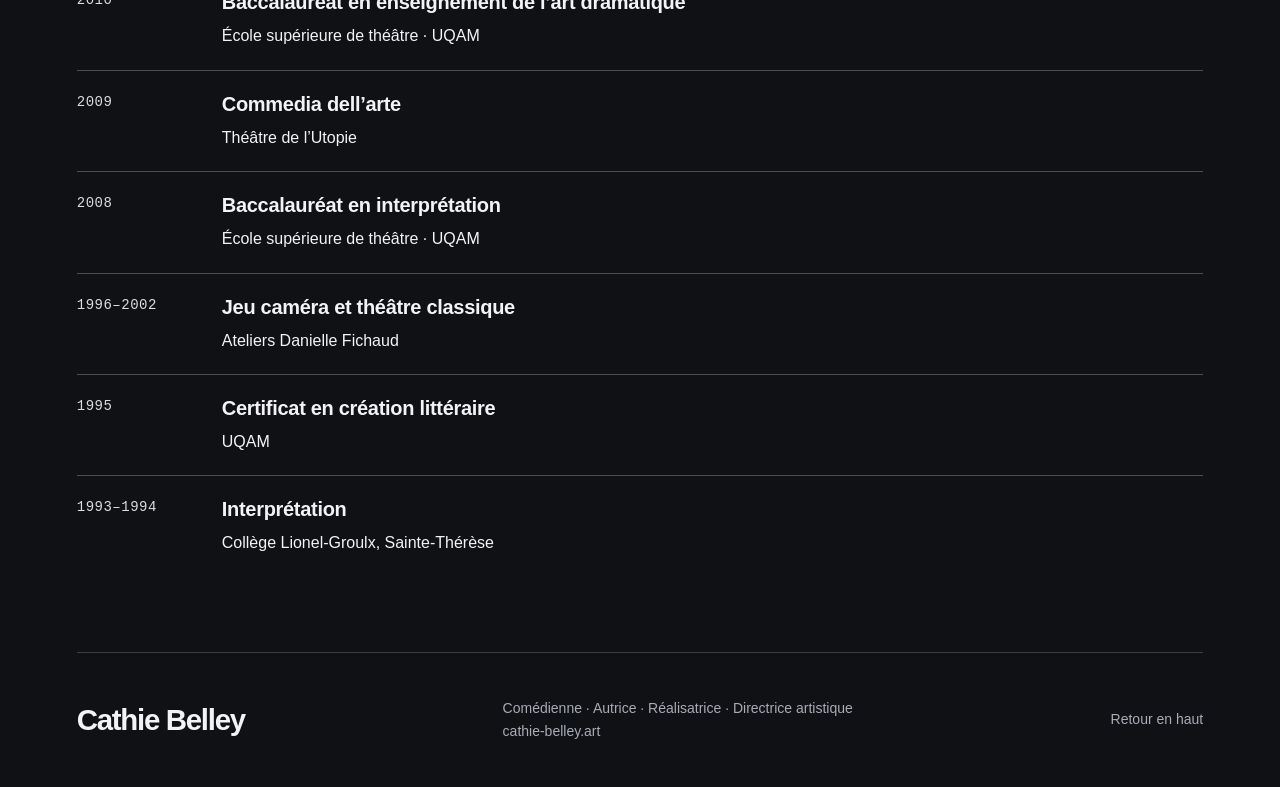
==== commit 182900af: "Fill Cathie Belley portfolio from November 2026 CV" ====
--- a/index.html
+++ b/index.html
@@ -1,5 +1,2 @@
 <!doctype html>
-<html lang="fr"><head><meta charset="utf-8"><meta name="viewport" content="width=device-width, initial-scale=1"><title>Cathie Belley — Scène, écran & création</title><meta name="description" content="Maquette du portfolio de Cathie Belley : comédienne, autrice, réalisatrice et directrice artistique."><link rel="stylesheet" href="style.css"><link rel="icon" type="image/svg+xml" href="data:image/svg+xml,%3Csvg xmlns='http://www.w3.org/2000/svg' viewBox='0 0 32 32'%3E%3Crect width='32' height='32' fill='%23465D78'/%3E%3Ctext x='5' y='25' fill='%23f1d747' font-size='27' font-family='Georgia'%3EC%3C/text%3E%3C/svg%3E"><meta name="robots" content="noindex, nofollow"></head>
-<body class="home-page"><a class="skip" href="#contenu">Aller au contenu</a><div class="demo">VERSION DE DÉVELOPPEMENT · Textes proposés, photos et vidéos à venir</div><main id="contenu"><section id="accueil" class="hero page-width" aria-labelledby="titre"><div class="hero-top"><span>SCÈNE / ÉCRAN / CRÉATION</span><span>UNE ARTISTE, PLUSIEURS REGARDS.</span></div><div class="hero-intro"><div class="hero-copy"><h1 id="titre">Cathie Belley</h1><div class="hero-bottom"><p>Habiter un rôle.<br><em>Déplacer le regard.</em></p><p class="hero-aside">Comédienne. Autrice.<br>Réalisatrice.<br>Directrice artistique.</p></div></div><figure class="portrait-frame"><div class="portrait-reserved"><span class="portrait-initials" aria-hidden="true">CB</span><span>Portrait de Cathie Belley</span><span class="portrait-note">Photographie à venir</span></div></figure></div><nav class="section-circles" aria-label="Explorer les sections"><a class="round-link" href="#comedienne"><span class="circle-face"><span class="circle-label">Comédienne</span><span class="circle-arrow" aria-hidden="true">↓</span></span></a><a class="round-link" href="#autrice"><span class="circle-face"><span class="circle-label">Autrice</span><span class="circle-arrow" aria-hidden="true">↓</span></span></a><a class="round-link" href="#realisatrice"><span class="circle-face"><span class="circle-label">Réalisatrice</span><span class="circle-arrow" aria-hidden="true">↓</span></span></a><a class="round-link" href="#directrice-artistique"><span class="circle-face"><span class="circle-label">Directrice<br>artistique</span><span class="circle-arrow" aria-hidden="true">↓</span></span></a><a class="round-link" href="#contact"><span class="circle-face"><span class="circle-label">Contact</span><span class="circle-arrow" aria-hidden="true">↓</span></span></a></nav></section>
-
-<section id="comedienne" class="chapter stage"><div class="page-width"><div class="chapter-top"><span>01 / LA SCÈNE</span><span>PRÉSENCE · VOIX · CORPS</span></div><h2 class="section-title"><span class="title-plate">Comédi<span class="title-blue">enne</span></span></h2><div class="section-content"><figure class="type-frame"><span class="frame-label">THÉÂTRE · INTERPRÉTATION</span><div class="frame-placeholder"><span class="frame-word">Le jeu, vivant.</span><span class="media-pending">Photographie à venir</span></div><figcaption class="frame-bottom">COMÉDIENNE </figcaption></figure><div class="chapter-copy"><p class="lead">Une voix, un corps, une présence.</p><p>Sur scène, chaque représentation ouvre une rencontre nouvelle. Découvrez les personnages, les pièces et les collaborations qui composent ce parcours.</p><p class="statement">Habiter un rôle.<br><em>Faire vibrer un texte.</em></p><a class="project-link" href="comedienne.html">Découvrir les rôles sur scène<span aria-hidden="true">↗</span></a></div></div></div></section><section id="autrice" class="chapter screen"><div class="page-width"><div class="chapter-top"><span>02 / L’ÉCRITURE</span><span>MOTS · VOIX · RÉCITS</span></div><h2 class="section-title"><span class="title-plate">Au<span class="title-blue">trice</span></span></h2><div class="section-content"><figure class="type-frame"><span class="frame-label">ÉCRITURE · THÉÂTRE</span><div class="frame-placeholder"><span class="frame-word">Les mots, en mouvement.</span><span class="media-pending">Photographie à venir</span></div><figcaption class="frame-bottom">AUTRICE </figcaption></figure><div class="chapter-copy"><p class="lead">Avant la scène, il y a une page.</p><p>Des voix prennent forme, des personnages se répondent, une histoire cherche son rythme. Cet espace rassemble les textes, les pièces et leurs chemins de création.</p><p class="statement">Trouver les mots.<br><em>Ouvrir des possibles.</em></p><a class="project-link" href="autrice.html">Découvrir les textes et les pièces<span aria-hidden="true">↗</span></a></div></div></div></section><section id="realisatrice" class="chapter director"><div class="page-width"><div class="chapter-top"><span>03 / DERRIÈRE LA CAMÉRA</span><span>REGARD · RYTHME · RÉCIT</span></div><h2 class="section-title"><span class="title-plate">Réalisa<span class="title-blue">trice</span></span></h2><div class="section-content"><figure class="type-frame"><span class="frame-label">CINÉMA · COURTS MÉTRAGES</span><div class="frame-placeholder"><span class="frame-word">Le regard, en liberté.</span><span class="media-pending">Photographie à venir</span></div><figcaption class="frame-bottom">RÉALISATRICE </figcaption></figure><div class="chapter-copy"><p class="lead">Raconter avec une image, un mouvement, une durée.</p><p>Un regard se pose, une histoire se construit. Découvrez les courts métrages, leurs univers et les collaborations qui leur donnent vie.</p><p class="statement">Choisir le cadre.<br><em>Laisser entrer la vie.</em></p><a class="project-link" href="realisatrice.html">Découvrir les films<span aria-hidden="true">↗</span></a></div></div></div></section><section id="directrice-artistique" class="chapter art-direction"><div class="page-width"><div class="chapter-top"><span>04 / LA VISION D’ENSEMBLE</span><span>IMAGINER · RELIER · CRÉER</span></div><h2 class="section-title"><span class="title-plate">Direc<span class="title-blue">trice</span> <span class="title-white">artis</span><span class="title-blue">tique</span></span></h2><div class="section-content"><figure class="type-frame"><span class="frame-label">DIRECTION · COLLABORATIONS</span><div class="frame-placeholder"><span class="frame-word">L’idée, collective.</span><span class="media-pending">Photographie à venir</span></div><figcaption class="frame-bottom">DIRECTRICE ARTISTIQUE </figcaption></figure><div class="chapter-copy"><p class="lead">Une intention commune, une création singulière.</p><p>Faire dialoguer les idées, accompagner les équipes et donner une cohérence à chaque projet : découvrez les collaborations en direction artistique.</p><p class="statement">Croiser les regards.<br><em>Créer un univers.</em></p><a class="project-link" href="directrice-artistique.html">Découvrir les projets artistiques<span aria-hidden="true">↗</span></a></div></div></div></section><section id="contact" class="chapter contact"><div class="page-width"><div class="chapter-top"><span>05 / LA PROCHAINE RENCONTRE</span><span>ÉCHANGER · IMAGINER · COLLABORER</span></div><h2 class="section-title"><span class="title-plate"><span class="title-yellow">Cont</span><span class="title-blue">act</span></span></h2><div class="section-content"><figure class="type-frame"><span class="frame-label">CATHIE BELLEY</span><div class="frame-placeholder"><span class="frame-word">La prochaine rencontre.</span><span class="media-pending">Photographie à venir</span></div><figcaption class="frame-bottom">CONTACT </figcaption></figure><div class="chapter-copy"><p class="lead">Un rôle. Un film. Une idée à faire grandir.</p><p>Pour une collaboration artistique, une rencontre ou une demande professionnelle.</p><p class="statement">Et <em>maintenant ?</em></p><a class="project-link" href="contact.html">Coordonnées et représentation<span aria-hidden="true">↗</span></a></div></div></div></section></main><footer class="page-width"><a class="brand" href="index.html">Cathie Belley</a><p>Comédienne · Autrice · Réalisatrice · Directrice artistique<br>cathie-belley.art — futur site officiel</p><a href="#contenu">Retour en haut ↑</a></footer><script src="navigation.js"></script></body></html>+<html lang="fr"><head><meta charset="utf-8"><meta name="viewport" content="width=device-width, initial-scale=1"><title>Cathie Belley — Scène, écran &amp; création</title><meta name="description" content="Cathie Belley, artiste interprète, autrice et réalisatrice. Théâtre, cinéma, vidéo, direction artistique, médiation et enseignement."><meta name="robots" content="noindex, nofollow"><link rel="stylesheet" href="style.css"><link rel="icon" type="image/svg+xml" href="data:image/svg+xml,%3Csvg xmlns='http://www.w3.org/2000/svg' viewBox='0 0 32 32'%3E%3Crect width='32' height='32' fill='%23465D78'/%3E%3Ctext x='5' y='25' fill='%23f1d747' font-size='27' font-family='Georgia'%3EC%3C/text%3E%3C/svg%3E"></head><body class="home-page"><a class="skip" href="#contenu">Aller au contenu</a><div class="demo">VERSION DE DÉVELOPPEMENT · Portfolio en cours d’enrichissement</div><main id="contenu"><section id="accueil" class="hero page-width" aria-labelledby="titre"><div class="hero-top"><span>SCÈNE / ÉCRAN / CRÉATION</span><span>INTERPRÉTER · ÉCRIRE · TRANSMETTRE</span></div><div class="hero-intro"><div class="hero-copy"><h1 id="titre">Cathie Belley</h1><div class="hero-bottom"><p>Créatrice pour la scène<br><em>et en vidéo.</em></p><p class="hero-aside">Artiste interprète · Autrice · Réalisatrice<br>Direction artistique, médiation et enseignement</p></div><div class="hero-actions"><a href="https://youtu.be/OfLN9i-zAX4" class="project-link">Voir la démo vidéo</a><a href="#parcours" class="project-link">Découvrir le parcours</a></div></div><figure class="portrait-frame"><div class="portrait-reserved"><span class="portrait-initials" aria-hidden="true">CB</span><span>Cathie Belley</span><span class="portrait-note">Portrait à choisir</span></div></figure></div><nav class="section-circles" aria-label="Explorer les sections"><a class="round-link" href="#comedienne"><span class="circle-face"><span class="circle-label">Comédienne</span></span></a><a class="round-link" href="#autrice"><span class="circle-face"><span class="circle-label">Autrice</span></span></a><a class="round-link" href="#realisatrice"><span class="circle-face"><span class="circle-label">Réalisatrice</span></span></a><a class="round-link" href="#directrice-artistique"><span class="circle-face"><span class="circle-label">Directrice artistique</span></span></a><a class="round-link" href="#contact"><span class="circle-face"><span class="circle-label">Contact</span></span></a></nav></section><section class="bio-section page-width" id="parcours" aria-labelledby="parcours-titre"><p class="eyebrow">LE PARCOURS</p><h2 class="cv-heading" id="parcours-titre">De la scène à l’écran,<br>une pratique de la rencontre.</h2><div class="bio-columns"><p>Artiste pour la scène et en vidéo, Cathie Belley développe depuis près de trente ans une pratique qui conjugue interprétation, création et mise en scène. Son parcours traverse le théâtre, le cinéma, la télévision, l’improvisation et la création multidisciplinaire.</p><div><p>De l’écriture à la réalisation et à la production, elle porte un regard social et humaniste sur des œuvres où se rencontrent humour et drame. Le racisme, le territoire et les liens entre les générations nourrissent plusieurs de ses projets, présentés en salle comme en tournée.</p><p>Formée en interprétation, en médiation et en enseignement de l’art dramatique, elle fait dialoguer le jeu dirigé, l’improvisation, la direction d’acteurs et la rencontre avec les publics. Elle transmet aussi sa pratique par l’enseignement et le coaching d’acteurs.</p></div></div></section><section id="comedienne" class="chapter stage"><div class="page-width"><div class="chapter-top"><span>THÉÂTRE · CINÉMA · TÉLÉVISION</span><span>CATHIE BELLEY</span></div><h2 class="section-title"><span class="title-plate">Comédi<span class="title-blue">enne</span></span></h2><div class="section-content"><figure class="type-frame"><span class="frame-label">THÉÂTRE · CINÉMA · TÉLÉVISION</span><div class="frame-placeholder"><span class="frame-word">Piratage(s)</span></div><figcaption class="frame-bottom">Rachel Lamarre · 2024–2026</figcaption></figure><div class="chapter-copy"><p class="lead">Une présence, plusieurs personnages.</p><p>De Rachel Lamarre dans Piratage(s) à La Muse dans Seuls, le parcours d’interprète de Cathie Belley circule entre les plateaux, la scène et l’improvisation.</p><p class="selected-work">Piratage(s) · La maison du pêcheur · L’origine d’un cri</p><a href="comedienne.html" class="project-link">Explorer les rôles et la filmographie</a></div></div></div></section><section id="autrice" class="chapter screen"><div class="page-width"><div class="chapter-top"><span>ÉCRITURE · SCÉNARISATION</span><span>CATHIE BELLEY</span></div><h2 class="section-title"><span class="title-plate">Au<span class="title-blue">trice</span></span></h2><div class="section-content"><figure class="type-frame"><span class="frame-label">ÉCRITURE · SCÉNARISATION</span><div class="frame-placeholder"><span class="frame-word">L’Étranger</span></div><figcaption class="frame-bottom">Écriture · 2021</figcaption></figure><div class="chapter-copy"><p class="lead">Écrire pour la scène et pour l’image.</p><p>Co-autrice de Piratage(s), autrice de L’Étranger, une pièce sur le racisme, Cathie Belley écrit aussi pour la vidéo et le cinéma, dont la série La balade de Bobby Leblanc.</p><p class="selected-work">Piratage(s) · Boudreau &amp; Rosalie · La balade de Bobby Leblanc</p><a href="autrice.html" class="project-link">Découvrir les textes et les scénarios</a></div></div></div></section><section id="realisatrice" class="chapter director"><div class="page-width"><div class="chapter-top"><span>FICTION · DOCUMENTAIRE · VIDÉO</span><span>CATHIE BELLEY</span></div><h2 class="section-title"><span class="title-plate">Réalisa<span class="title-blue">trice</span></span></h2><div class="section-content"><figure class="type-frame"><span class="frame-label">FICTION · DOCUMENTAIRE · VIDÉO</span><div class="frame-placeholder"><span class="frame-word">La balade de<br>Bobby Leblanc</span></div><figcaption class="frame-bottom">Cinq courts métrages · 2021</figcaption></figure><div class="chapter-copy"><p class="lead">Un regard social et humaniste.</p><p>Fiction, documentaire, campagne de sensibilisation et vidéo intégrée au théâtre : ses réalisations prennent plusieurs formes et prolongent sa démarche de créatrice.</p><p class="selected-work">Cyberviolence, il faut agir · Vue de la cimenterie · Topos Télé</p><a href="realisatrice.html" class="project-link">Parcourir les réalisations</a></div></div></div></section><section id="directrice-artistique" class="chapter art-direction"><div class="page-width"><div class="chapter-top"><span>DIRECTION · PRODUCTION · TRANSMISSION</span><span>CATHIE BELLEY</span></div><h2 class="section-title"><span class="title-plate">Direc<span class="title-blue">trice</span> <span class="title-white">artis</span><span class="title-blue">tique</span></span></h2><div class="section-content"><figure class="type-frame"><span class="frame-label">DIRECTION · PRODUCTION · TRANSMISSION</span><div class="frame-placeholder"><span class="frame-word">Paysâges d’eux</span></div><figcaption class="frame-bottom">Mise en scène et direction · 2018</figcaption></figure><div class="chapter-copy"><p class="lead">Créer avec les équipes et les publics.</p><p>Direction artistique, mise en scène et production se conjuguent à la médiation et à l’enseignement. Une même pratique relie la création, le travail collectif et la rencontre.</p><p class="selected-work">La Compagnie des histoires du monde · Les Avaleurs de Plans · Formation</p><a href="directrice-artistique.html" class="project-link">Découvrir la direction artistique</a></div></div></div></section><section id="contact" class="chapter contact"><div class="page-width"><div class="chapter-top"><span>COLLABORATIONS · INTERPRÉTATION · CRÉATION</span><span>CATHIE BELLEY</span></div><h2 class="section-title"><span class="title-plate"><span class="title-yellow">Cont</span><span class="title-blue">act</span></span></h2><div class="section-content"><figure class="type-frame"><span class="frame-label">COLLABORATIONS · INTERPRÉTATION · CRÉATION</span><div class="frame-placeholder"><span class="frame-word">Prenons<br>contact.</span></div><figcaption class="frame-bottom">Scène · Écran · Transmission</figcaption></figure><div class="chapter-copy"><p class="lead">Un projet, un rôle, une rencontre.</p><p>Pour une proposition de jeu, une collaboration en écriture ou en réalisation, un projet de médiation ou de transmission.</p><p class="selected-work">Cathie.belley@gmail.com · 418 759-5217</p><a href="contact.html" class="project-link">Coordonnées et profil professionnel</a></div></div></div></section><section class="page-width training-section" id="formation" aria-labelledby="formation-titre"><p class="eyebrow">APPRENDRE ET TRANSMETTRE</p><h2 class="cv-heading" id="formation-titre">Formation et perfectionnement</h2><div class="training-list"><div class="training-row"><span class="cv-year">2026</span><div><h3>Démo de voix : texturer sa voix</h3><p>UDA</p></div></div><div class="training-row"><span class="cv-year">2026</span><div><h3>Marketing des arts vivants</h3><p>Conseil québécois du théâtre</p></div></div><div class="training-row"><span class="cv-year">2020</span><div><h3>Interprétation et médiation culturelle</h3><p>Programme court de 2e cycle · UQTR</p></div></div><div class="training-row"><span class="cv-year">2019</span><div><h3>Réalisation et direction d’acteurs</h3><p>École de cinéma de Percé</p></div></div><div class="training-row"><span class="cv-year">2010</span><div><h3>Baccalauréat en enseignement de l’art dramatique</h3><p>École supérieure de théâtre · UQAM</p></div></div><div class="training-row"><span class="cv-year">2009</span><div><h3>Commedia dell’arte</h3><p>Théâtre de l’Utopie</p></div></div><div class="training-row"><span class="cv-year">2008</span><div><h3>Baccalauréat en interprétation</h3><p>École supérieure de théâtre · UQAM</p></div></div><div class="training-row"><span class="cv-year">1996–2002</span><div><h3>Jeu caméra et théâtre classique</h3><p>Ateliers Danielle Fichaud</p></div></div><div class="training-row"><span class="cv-year">1995</span><div><h3>Certificat en création littéraire</h3><p>UQAM</p></div></div><div class="training-row"><span class="cv-year">1993–1994</span><div><h3>Interprétation</h3><p>Collège Lionel-Groulx, Sainte-Thérèse</p></div></div></div></section></main><footer class="page-width"><a class="brand" href="index.html">Cathie Belley</a><p>Comédienne · Autrice · Réalisatrice · Directrice artistique<br><a href="https://cathie-belley.art/">cathie-belley.art</a></p><a href="#contenu">Retour en haut</a></footer><script src="navigation.js"></script></body></html>
--- a/style.css
+++ b/style.css
@@ -42,3 +42,11 @@
 .round-link:focus-visible .circle-face{transform:translateY(-6px);box-shadow:0 7px 0 var(--slate),0 12px 18px #0005}.round-link:active .circle-face{transform:translateY(-1px);box-shadow:0 2px 0 var(--slate);background:var(--yellow);border-color:var(--yellow);color:var(--black)}
 @media(max-width:600px){.hero-intro{grid-template-columns:1fr;gap:30px;margin-top:28px}.home-page h1{font-size:11vw;margin:0 0 20px}.portrait-frame{width:62%;max-width:240px;justify-self:center;aspect-ratio:4/5}.portrait-initials{font-size:75px}.home-page .hero-bottom{gap:15px}.portrait-reserved{padding:14px}.section-circles{margin-top:40px}}
 @media(prefers-reduced-motion:reduce){.circle-face{transition:none}.round-link:hover .circle-face,.round-link:focus-visible .circle-face,.round-link:active .circle-face{transform:none}}
+
+/* Parcours artistique — contenu du CV de novembre 2026. */
+.demo{font-size:14px}.hero-actions,.page-actions{display:flex;flex-wrap:wrap;gap:12px 28px}.hero-actions .project-link{margin-top:15px}.hero-aside{line-height:1.6}.circle-face{gap:0}.portrait-note{font-size:14px}
+.bio-section{padding:35px 0 80px}.eyebrow,.cv-year{font:14px/1.6 'Courier New',monospace;letter-spacing:.035em}.eyebrow{margin:0 0 20px}.cv-heading,.detail-page .cv-heading{font:700 clamp(28px,3.5vw,48px)/1.18 Arial,Helvetica,sans-serif;letter-spacing:-.035em;white-space:normal;margin:0 0 30px;color:inherit}.bio-columns{display:grid;grid-template-columns:1fr 1fr;gap:7%;margin-top:25px}.bio-columns p{margin:0 0 22px;max-width:65ch}.bio-columns>p{font-size:clamp(21px,2.1vw,29px);line-height:1.5}.selected-work{border-top:1px solid currentColor;padding-top:20px;margin-top:25px}.chapter-copy .selected-work{font-size:16px!important;line-height:1.65}.home-page .hero-aside{font-size:16px}.frame-bottom,.frame-label{font-size:14px}.type-frame{min-height:260px}.frame-placeholder{padding:30px 0}.project-link{line-height:1.5;padding:7px 0}
+.page-toc{justify-content:flex-start;gap:8px 25px;margin:40px 0 15px;padding:20px 0;border-top:1px solid currentColor;border-bottom:1px solid currentColor}.page-toc a{font-size:16px;white-space:normal;min-height:40px}.page-toc a:hover{color:inherit;text-decoration:underline;text-underline-offset:5px}
+.cv-section{padding:55px 0 15px;scroll-margin-top:calc(var(--header-height) + 24px)}.cv-section-intro{max-width:760px;font-size:19px;line-height:1.6;margin:0 0 32px}.cv-row{display:grid;grid-template-columns:115px minmax(0,1fr);gap:30px;border-top:1px solid #ffffff40;padding:25px 0}.screen .cv-row,.art-direction .cv-row{border-color:#10111550}.cv-row h3,.training-row h3,.practice-grid h3{font-size:22px;line-height:1.35;letter-spacing:-.015em;font-weight:600;margin:0 0 7px}.cv-year{margin:0;white-space:nowrap;opacity:.9}.cv-role{font-size:17px;margin:0 0 7px}.cv-meta{font-size:16px;margin:0;line-height:1.65;max-width:80ch;opacity:.85}.cv-features{display:grid;grid-template-columns:1fr 1fr;gap:35px;margin:40px 0}.cv-feature{border:1px solid currentColor;padding:30px;min-width:0}.cv-feature h2{font-size:clamp(25px,3vw,39px);line-height:1.2;white-space:normal;letter-spacing:-.035em;color:inherit}.cv-feature .feature-role{font-size:18px;font-weight:600}.cv-feature p{font-size:17px}.cv-feature .eyebrow{font-size:14px}.practice-grid{display:grid;grid-template-columns:1fr 1fr;gap:40px}.training-section{padding:75px 0}.training-list{margin-top:40px}.training-row{display:grid;grid-template-columns:115px minmax(0,1fr);gap:30px;border-top:1px solid #ffffff40;padding:20px 0}.training-row h3{font-size:20px}.training-row p{margin:5px 0 0;font-size:16px}.contact-editorial{display:grid;grid-template-columns:minmax(0,1.4fr) minmax(0,1fr);gap:10%;margin-top:50px}.contact-editorial .cv-heading{font-size:clamp(28px,3.5vw,48px)}.contact-editorial>div>p{max-width:60ch;font-size:19px}.contact-list{margin-top:35px}.contact-list dt{font-size:16px}.contact-list dd{font-size:clamp(18px,2vw,24px);overflow-wrap:anywhere;line-height:1.5}.contact-list a{text-decoration:underline;text-underline-offset:5px}.contact-aside{border-top:1px solid #ffffff60;padding-top:30px}.contact-aside .lead{font-size:clamp(28px,3.7vw,50px)}.contact-aside>p{max-width:35ch}footer p,footer>a:last-child{font-size:14px}.back-link{font-size:16px}.detail-page .detail-title{max-width:100%;white-space:normal;overflow-wrap:normal}.art-direction .detail-title{font-size:clamp(28px,6.6vw,100px)}
+@media(max-width:750px){.bio-columns,.cv-features,.contact-editorial,.practice-grid{grid-template-columns:1fr;gap:28px}.bio-section{padding-bottom:50px}.cv-row,.training-row{grid-template-columns:95px minmax(0,1fr);gap:20px}.cv-feature{padding:24px}.cv-section{padding-top:40px}.cv-heading{font-size:31px}.cv-row h3{font-size:21px}.contact-editorial{margin-top:35px}.contact-aside{margin-top:15px}.page-toc{margin-top:30px}.page-toc a{font-size:16px}.training-section{padding:50px 0}}
+@media(max-width:450px){.cv-row,.training-row{grid-template-columns:1fr;gap:9px;padding:22px 0}.cv-row h3{font-size:22px}.cv-features{gap:22px}.page-toc{gap:3px 18px}.page-toc a{font-size:15px}.hero-actions{gap:5px 20px}.hero-actions .project-link{font-size:16px}.cv-heading,.detail-page .cv-heading{font-size:29px}.type-frame{min-height:240px}}
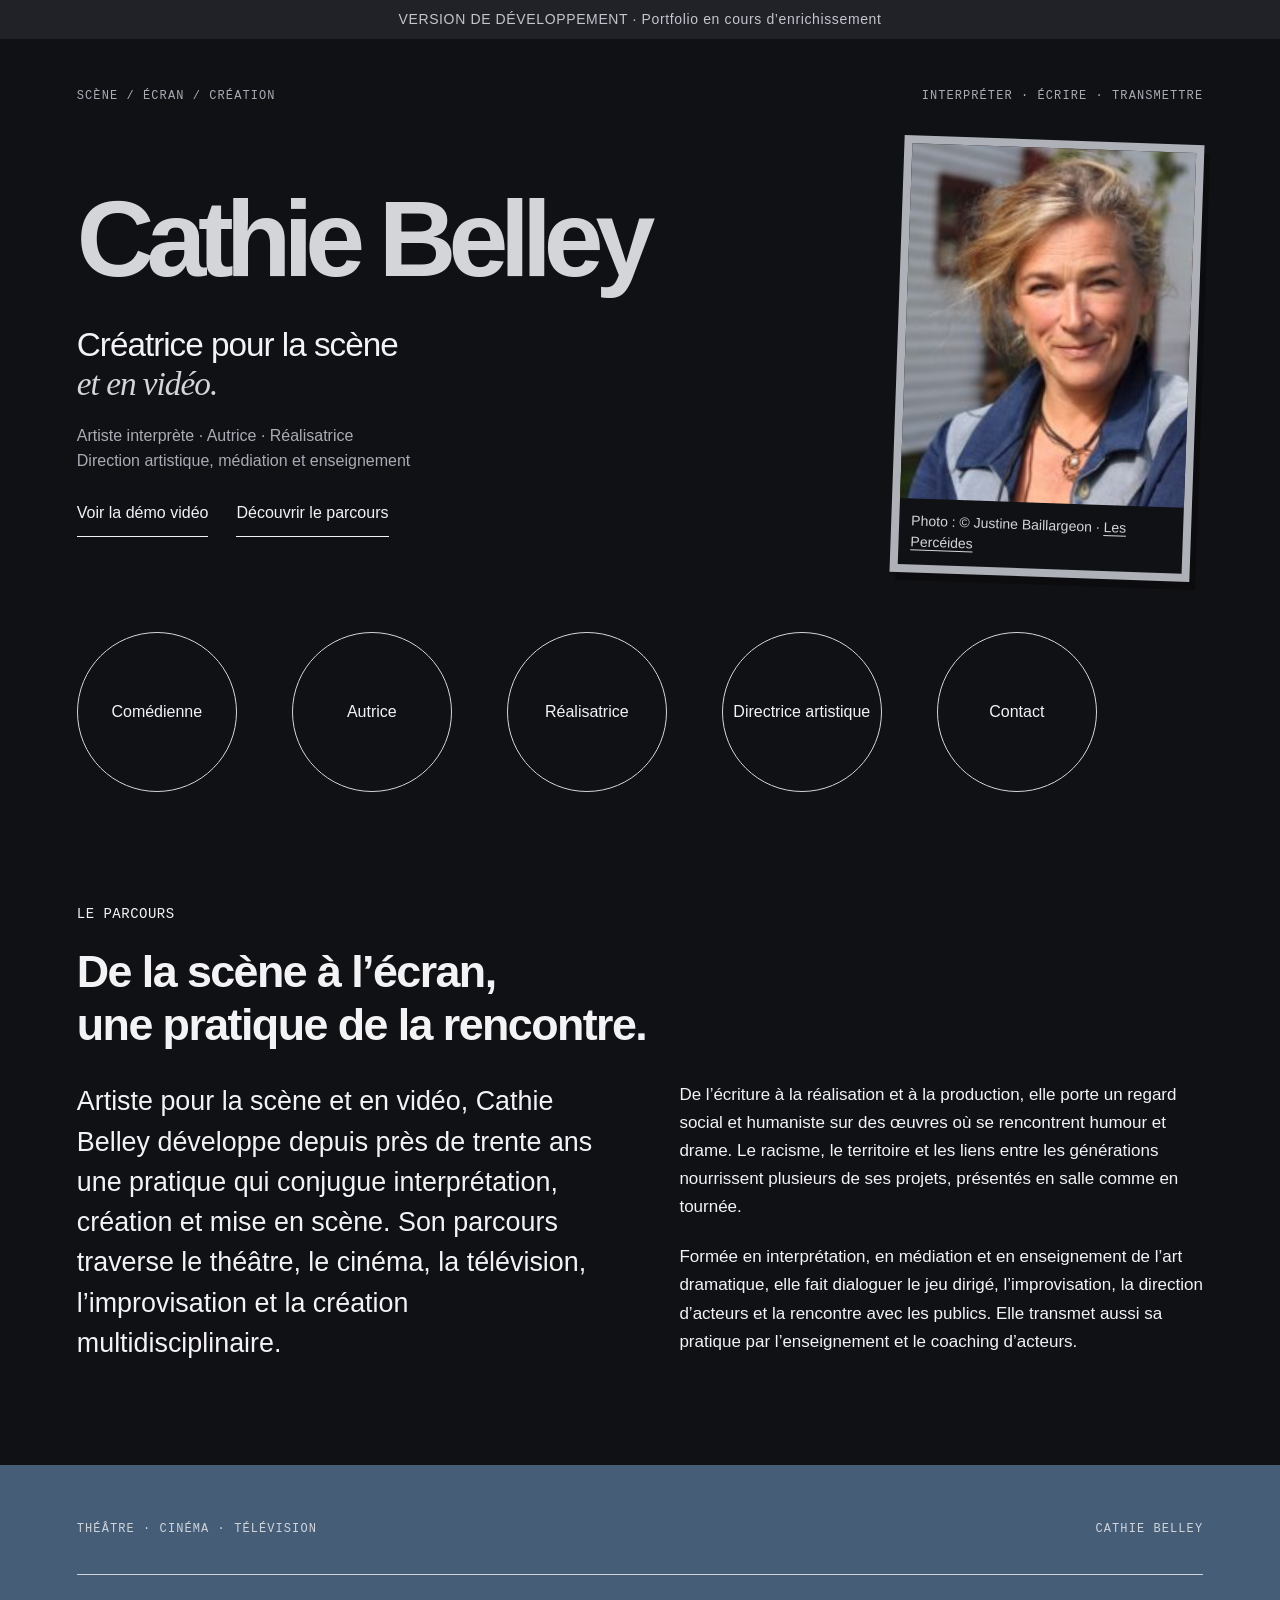
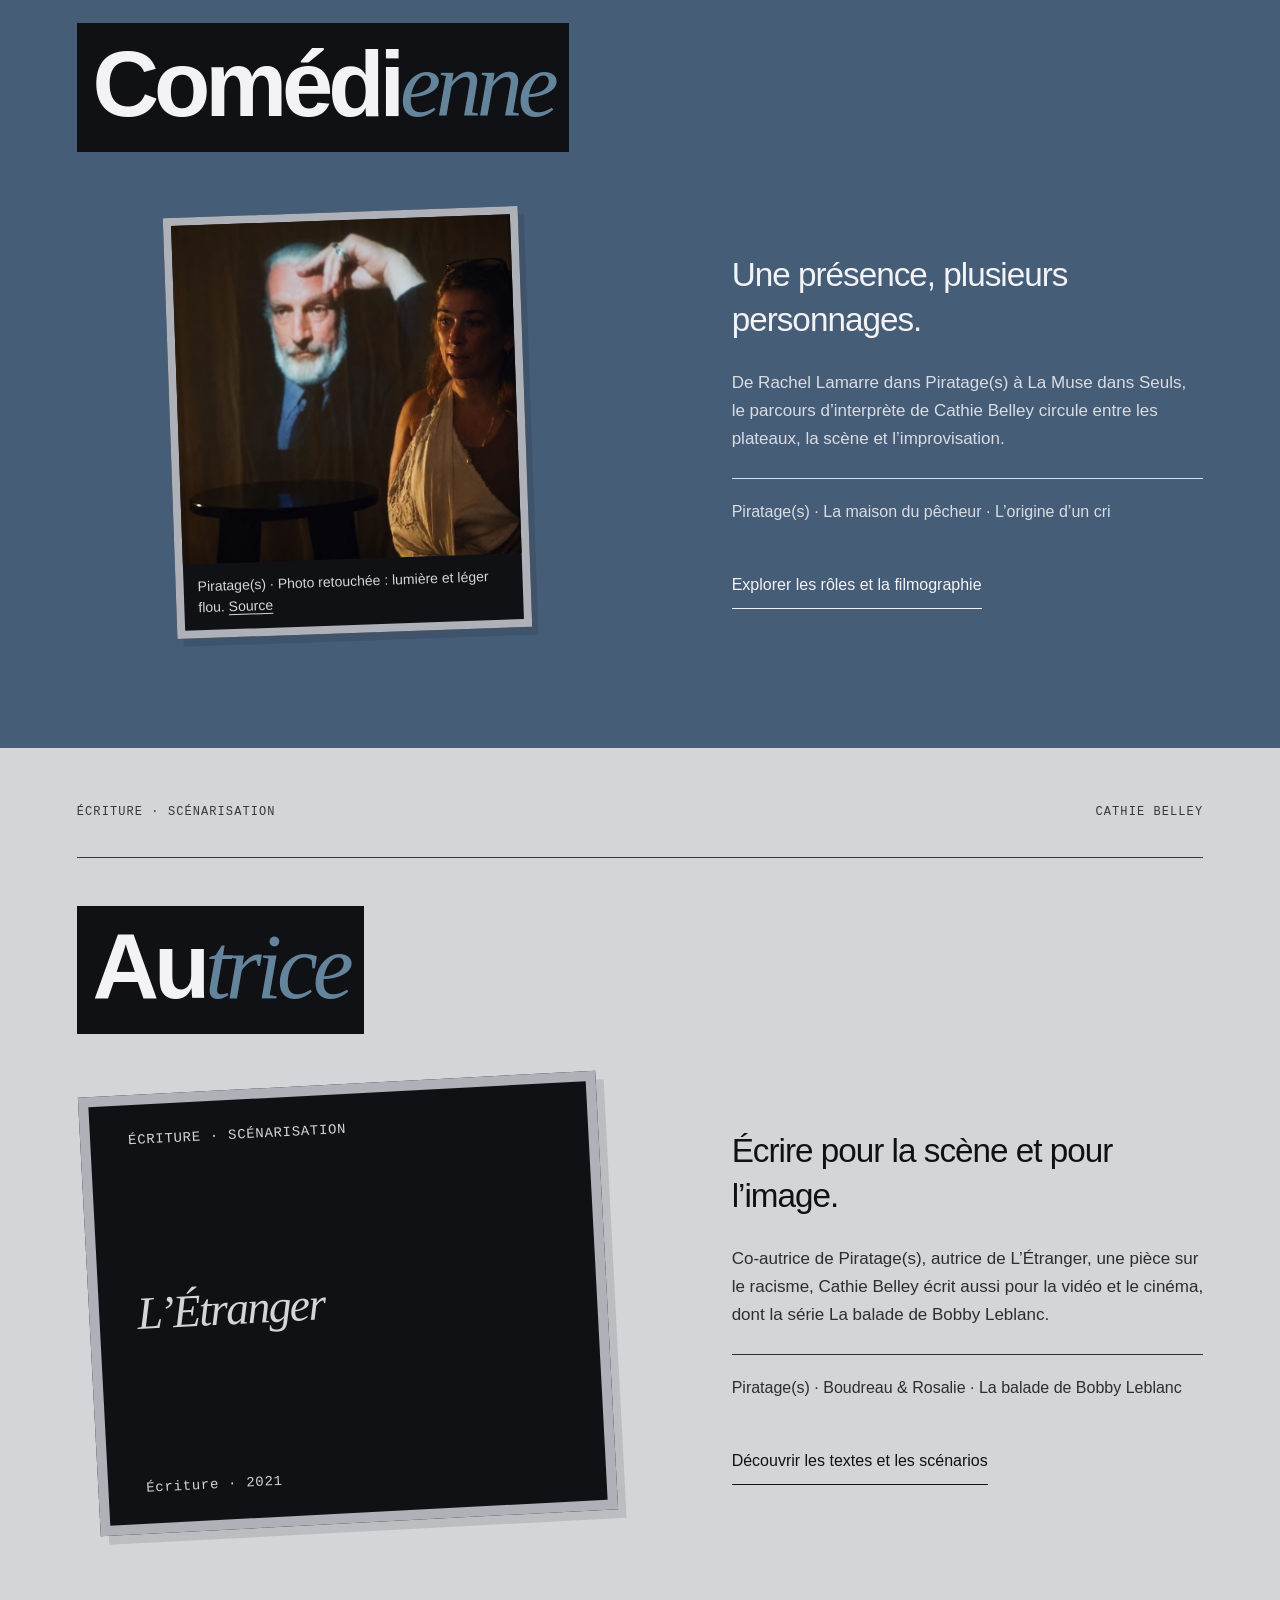
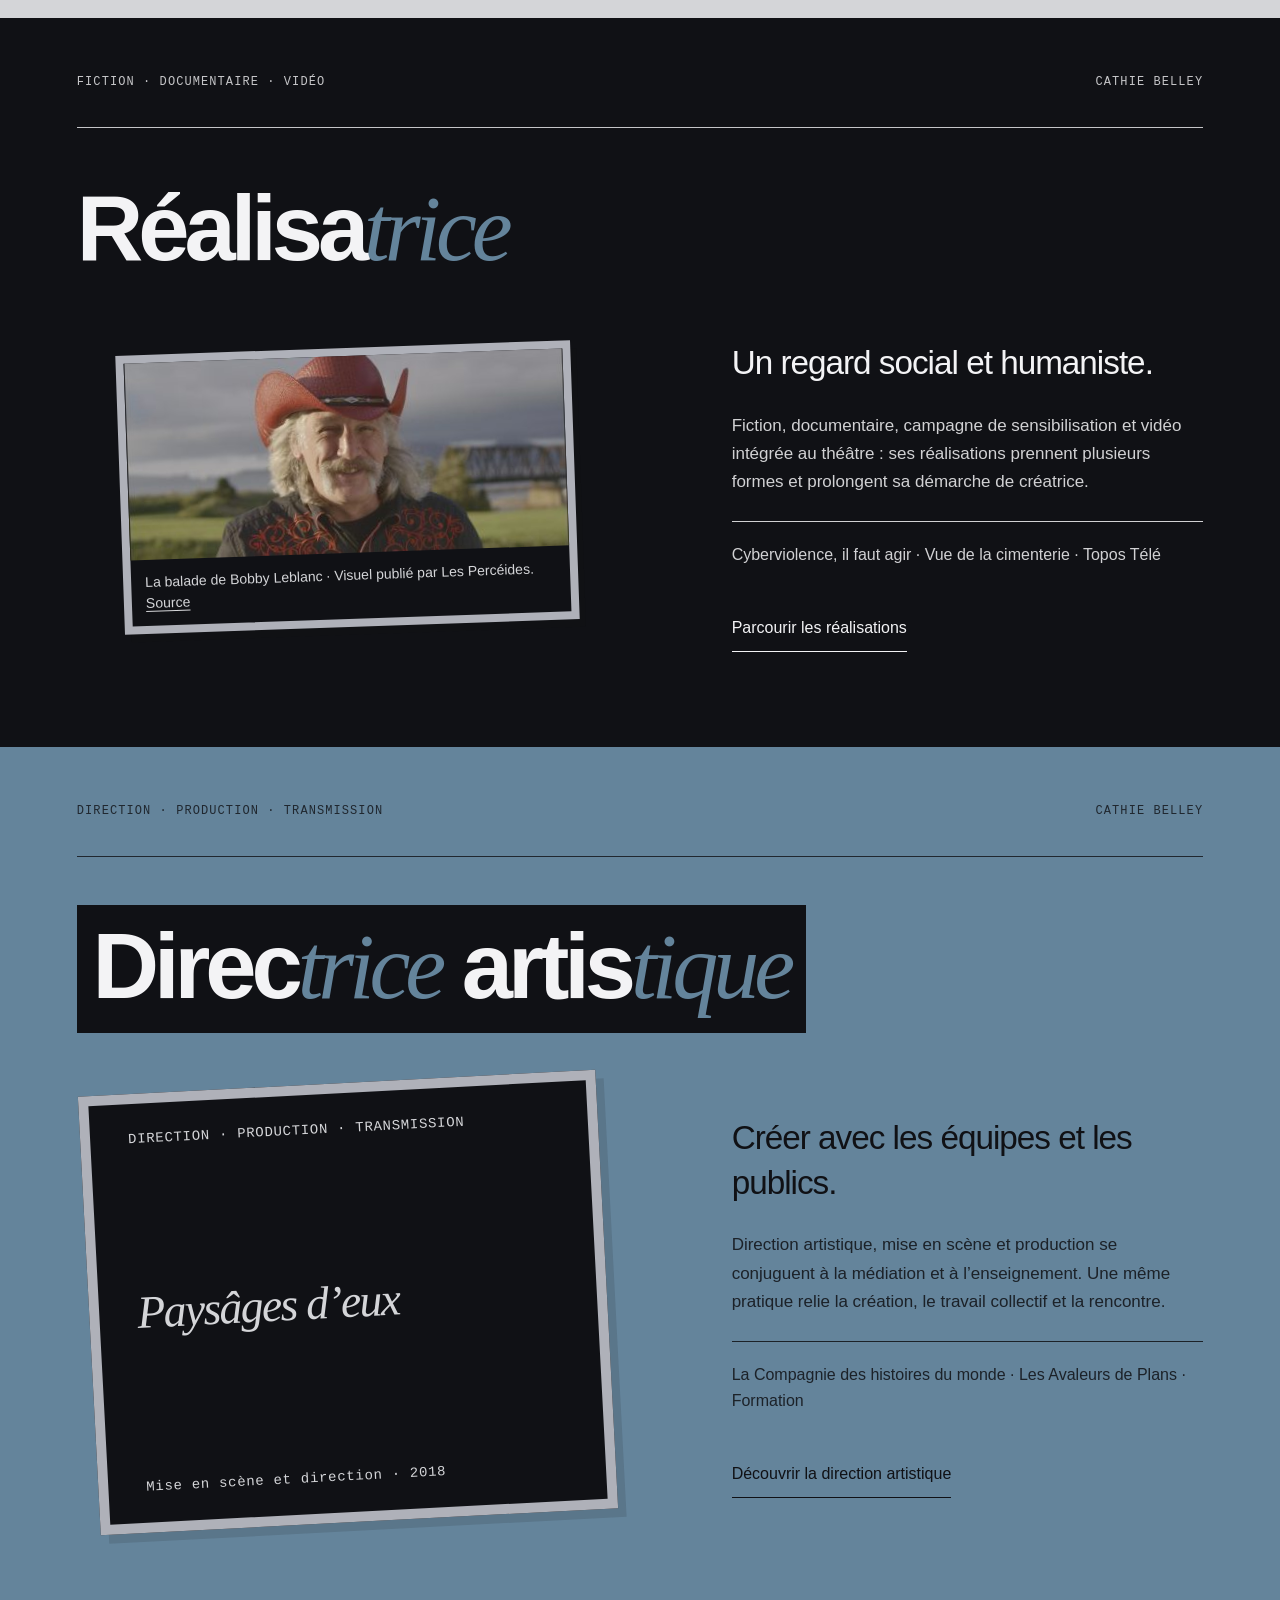
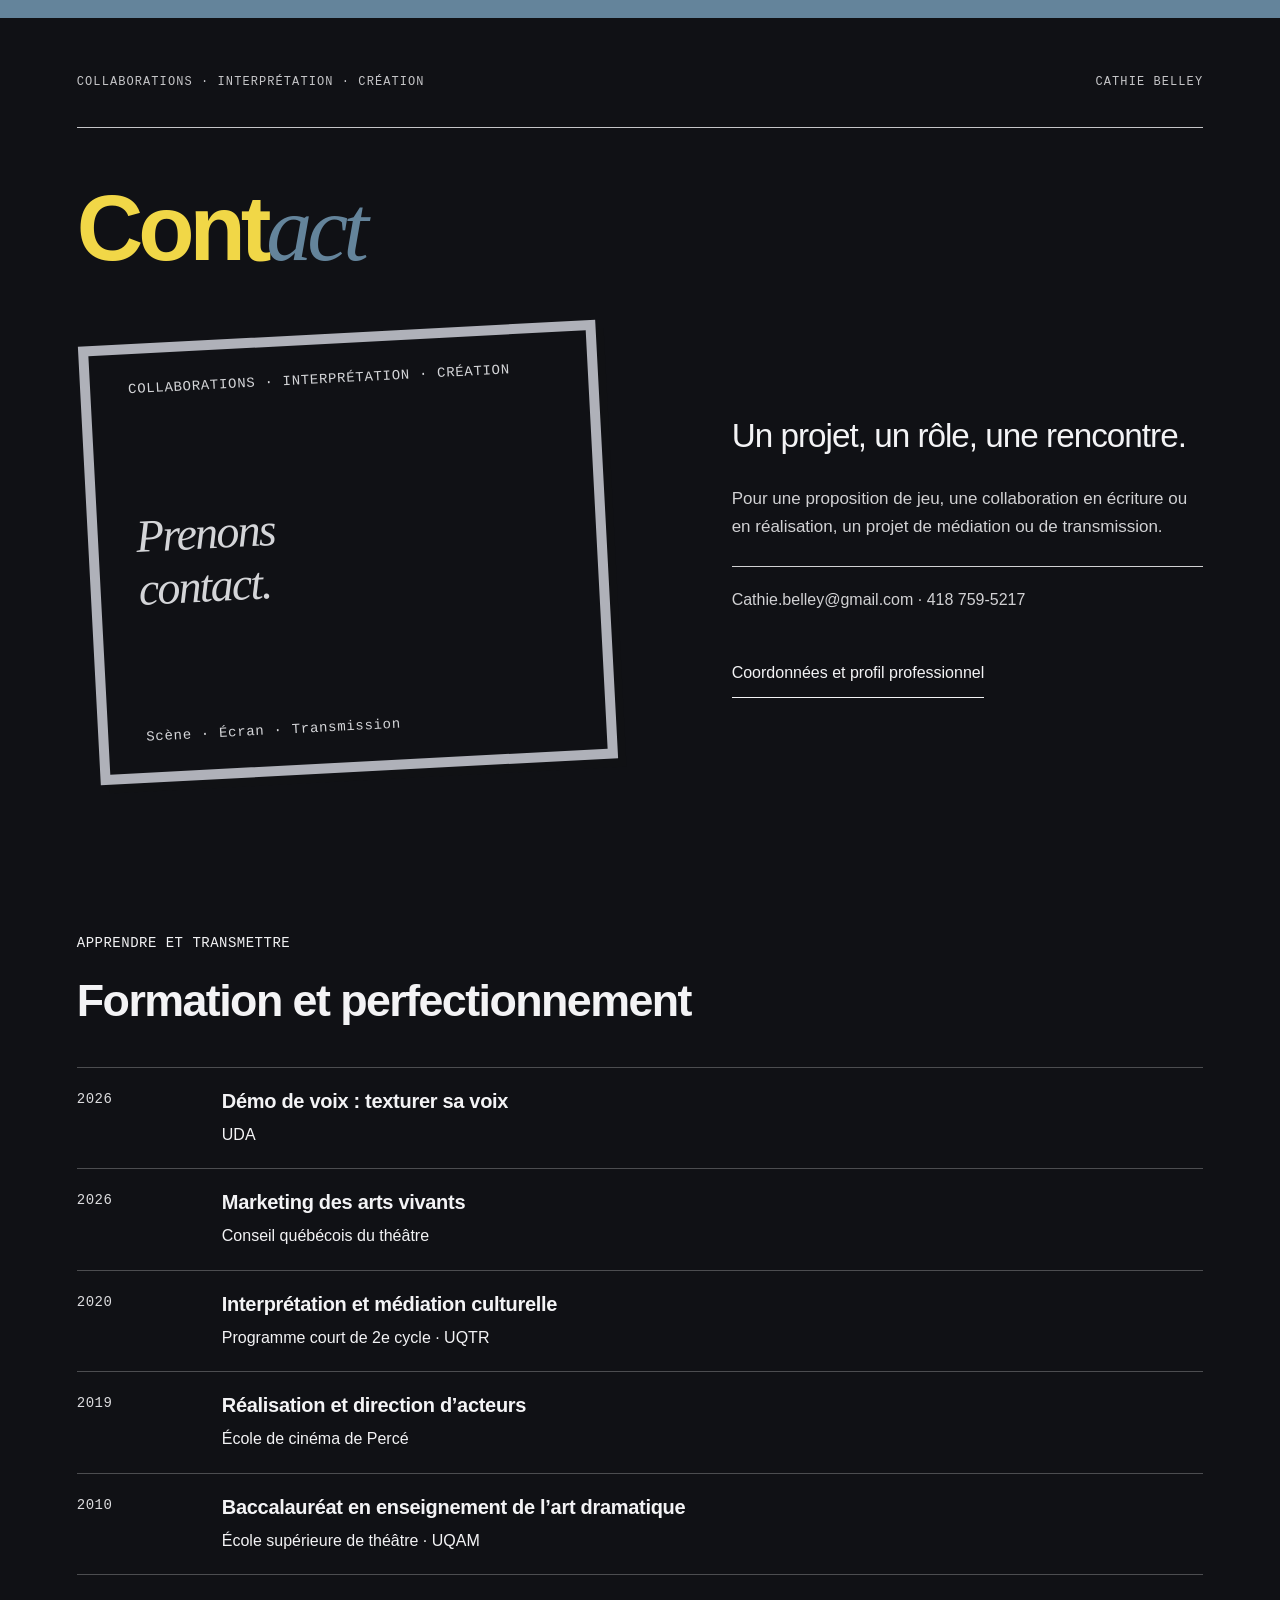
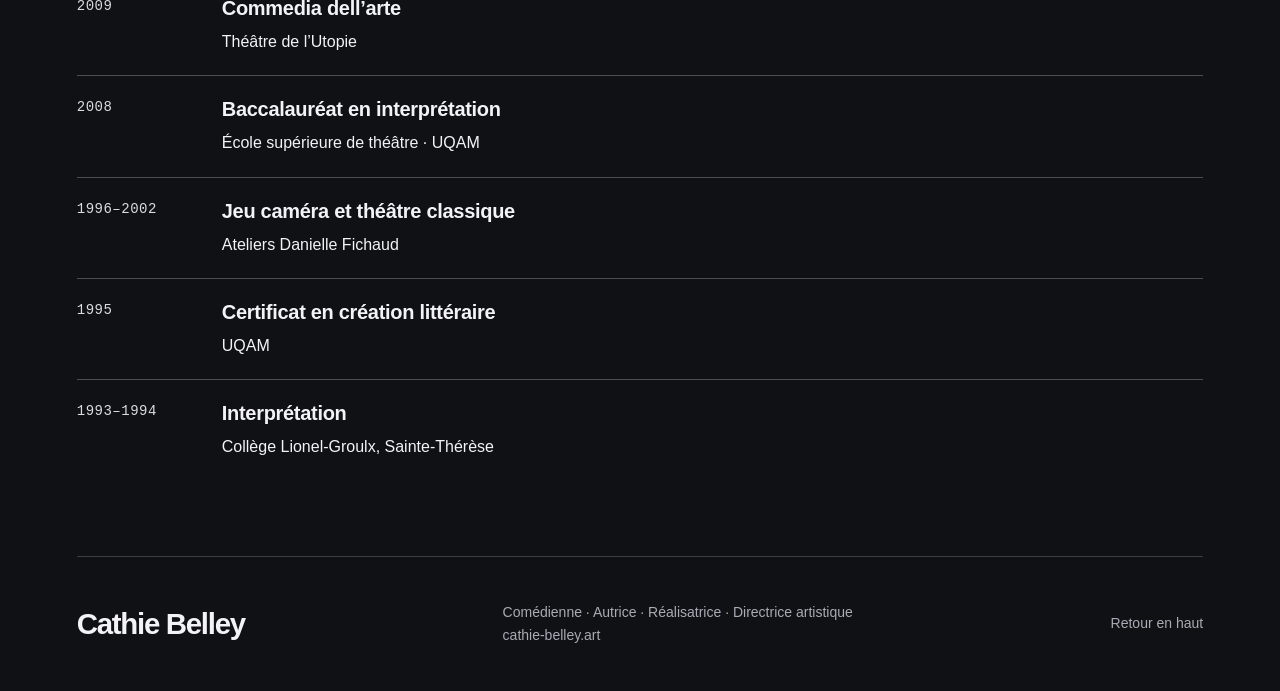
==== commit 295a2b5a: "Integrate selected portfolio photos and retouched Piratage(s) image" ====
--- a/index.html
+++ b/index.html
@@ -1,2 +1,2 @@
 <!doctype html>
-<html lang="fr"><head><meta charset="utf-8"><meta name="viewport" content="width=device-width, initial-scale=1"><title>Cathie Belley — Scène, écran &amp; création</title><meta name="description" content="Cathie Belley, artiste interprète, autrice et réalisatrice. Théâtre, cinéma, vidéo, direction artistique, médiation et enseignement."><meta name="robots" content="noindex, nofollow"><link rel="stylesheet" href="style.css"><link rel="icon" type="image/svg+xml" href="data:image/svg+xml,%3Csvg xmlns='http://www.w3.org/2000/svg' viewBox='0 0 32 32'%3E%3Crect width='32' height='32' fill='%23465D78'/%3E%3Ctext x='5' y='25' fill='%23f1d747' font-size='27' font-family='Georgia'%3EC%3C/text%3E%3C/svg%3E"></head><body class="home-page"><a class="skip" href="#contenu">Aller au contenu</a><div class="demo">VERSION DE DÉVELOPPEMENT · Portfolio en cours d’enrichissement</div><main id="contenu"><section id="accueil" class="hero page-width" aria-labelledby="titre"><div class="hero-top"><span>SCÈNE / ÉCRAN / CRÉATION</span><span>INTERPRÉTER · ÉCRIRE · TRANSMETTRE</span></div><div class="hero-intro"><div class="hero-copy"><h1 id="titre">Cathie Belley</h1><div class="hero-bottom"><p>Créatrice pour la scène<br><em>et en vidéo.</em></p><p class="hero-aside">Artiste interprète · Autrice · Réalisatrice<br>Direction artistique, médiation et enseignement</p></div><div class="hero-actions"><a href="https://youtu.be/OfLN9i-zAX4" class="project-link">Voir la démo vidéo</a><a href="#parcours" class="project-link">Découvrir le parcours</a></div></div><figure class="portrait-frame"><div class="portrait-reserved"><span class="portrait-initials" aria-hidden="true">CB</span><span>Cathie Belley</span><span class="portrait-note">Portrait à choisir</span></div></figure></div><nav class="section-circles" aria-label="Explorer les sections"><a class="round-link" href="#comedienne"><span class="circle-face"><span class="circle-label">Comédienne</span></span></a><a class="round-link" href="#autrice"><span class="circle-face"><span class="circle-label">Autrice</span></span></a><a class="round-link" href="#realisatrice"><span class="circle-face"><span class="circle-label">Réalisatrice</span></span></a><a class="round-link" href="#directrice-artistique"><span class="circle-face"><span class="circle-label">Directrice artistique</span></span></a><a class="round-link" href="#contact"><span class="circle-face"><span class="circle-label">Contact</span></span></a></nav></section><section class="bio-section page-width" id="parcours" aria-labelledby="parcours-titre"><p class="eyebrow">LE PARCOURS</p><h2 class="cv-heading" id="parcours-titre">De la scène à l’écran,<br>une pratique de la rencontre.</h2><div class="bio-columns"><p>Artiste pour la scène et en vidéo, Cathie Belley développe depuis près de trente ans une pratique qui conjugue interprétation, création et mise en scène. Son parcours traverse le théâtre, le cinéma, la télévision, l’improvisation et la création multidisciplinaire.</p><div><p>De l’écriture à la réalisation et à la production, elle porte un regard social et humaniste sur des œuvres où se rencontrent humour et drame. Le racisme, le territoire et les liens entre les générations nourrissent plusieurs de ses projets, présentés en salle comme en tournée.</p><p>Formée en interprétation, en médiation et en enseignement de l’art dramatique, elle fait dialoguer le jeu dirigé, l’improvisation, la direction d’acteurs et la rencontre avec les publics. Elle transmet aussi sa pratique par l’enseignement et le coaching d’acteurs.</p></div></div></section><section id="comedienne" class="chapter stage"><div class="page-width"><div class="chapter-top"><span>THÉÂTRE · CINÉMA · TÉLÉVISION</span><span>CATHIE BELLEY</span></div><h2 class="section-title"><span class="title-plate">Comédi<span class="title-blue">enne</span></span></h2><div class="section-content"><figure class="type-frame"><span class="frame-label">THÉÂTRE · CINÉMA · TÉLÉVISION</span><div class="frame-placeholder"><span class="frame-word">Piratage(s)</span></div><figcaption class="frame-bottom">Rachel Lamarre · 2024–2026</figcaption></figure><div class="chapter-copy"><p class="lead">Une présence, plusieurs personnages.</p><p>De Rachel Lamarre dans Piratage(s) à La Muse dans Seuls, le parcours d’interprète de Cathie Belley circule entre les plateaux, la scène et l’improvisation.</p><p class="selected-work">Piratage(s) · La maison du pêcheur · L’origine d’un cri</p><a href="comedienne.html" class="project-link">Explorer les rôles et la filmographie</a></div></div></div></section><section id="autrice" class="chapter screen"><div class="page-width"><div class="chapter-top"><span>ÉCRITURE · SCÉNARISATION</span><span>CATHIE BELLEY</span></div><h2 class="section-title"><span class="title-plate">Au<span class="title-blue">trice</span></span></h2><div class="section-content"><figure class="type-frame"><span class="frame-label">ÉCRITURE · SCÉNARISATION</span><div class="frame-placeholder"><span class="frame-word">L’Étranger</span></div><figcaption class="frame-bottom">Écriture · 2021</figcaption></figure><div class="chapter-copy"><p class="lead">Écrire pour la scène et pour l’image.</p><p>Co-autrice de Piratage(s), autrice de L’Étranger, une pièce sur le racisme, Cathie Belley écrit aussi pour la vidéo et le cinéma, dont la série La balade de Bobby Leblanc.</p><p class="selected-work">Piratage(s) · Boudreau &amp; Rosalie · La balade de Bobby Leblanc</p><a href="autrice.html" class="project-link">Découvrir les textes et les scénarios</a></div></div></div></section><section id="realisatrice" class="chapter director"><div class="page-width"><div class="chapter-top"><span>FICTION · DOCUMENTAIRE · VIDÉO</span><span>CATHIE BELLEY</span></div><h2 class="section-title"><span class="title-plate">Réalisa<span class="title-blue">trice</span></span></h2><div class="section-content"><figure class="type-frame"><span class="frame-label">FICTION · DOCUMENTAIRE · VIDÉO</span><div class="frame-placeholder"><span class="frame-word">La balade de<br>Bobby Leblanc</span></div><figcaption class="frame-bottom">Cinq courts métrages · 2021</figcaption></figure><div class="chapter-copy"><p class="lead">Un regard social et humaniste.</p><p>Fiction, documentaire, campagne de sensibilisation et vidéo intégrée au théâtre : ses réalisations prennent plusieurs formes et prolongent sa démarche de créatrice.</p><p class="selected-work">Cyberviolence, il faut agir · Vue de la cimenterie · Topos Télé</p><a href="realisatrice.html" class="project-link">Parcourir les réalisations</a></div></div></div></section><section id="directrice-artistique" class="chapter art-direction"><div class="page-width"><div class="chapter-top"><span>DIRECTION · PRODUCTION · TRANSMISSION</span><span>CATHIE BELLEY</span></div><h2 class="section-title"><span class="title-plate">Direc<span class="title-blue">trice</span> <span class="title-white">artis</span><span class="title-blue">tique</span></span></h2><div class="section-content"><figure class="type-frame"><span class="frame-label">DIRECTION · PRODUCTION · TRANSMISSION</span><div class="frame-placeholder"><span class="frame-word">Paysâges d’eux</span></div><figcaption class="frame-bottom">Mise en scène et direction · 2018</figcaption></figure><div class="chapter-copy"><p class="lead">Créer avec les équipes et les publics.</p><p>Direction artistique, mise en scène et production se conjuguent à la médiation et à l’enseignement. Une même pratique relie la création, le travail collectif et la rencontre.</p><p class="selected-work">La Compagnie des histoires du monde · Les Avaleurs de Plans · Formation</p><a href="directrice-artistique.html" class="project-link">Découvrir la direction artistique</a></div></div></div></section><section id="contact" class="chapter contact"><div class="page-width"><div class="chapter-top"><span>COLLABORATIONS · INTERPRÉTATION · CRÉATION</span><span>CATHIE BELLEY</span></div><h2 class="section-title"><span class="title-plate"><span class="title-yellow">Cont</span><span class="title-blue">act</span></span></h2><div class="section-content"><figure class="type-frame"><span class="frame-label">COLLABORATIONS · INTERPRÉTATION · CRÉATION</span><div class="frame-placeholder"><span class="frame-word">Prenons<br>contact.</span></div><figcaption class="frame-bottom">Scène · Écran · Transmission</figcaption></figure><div class="chapter-copy"><p class="lead">Un projet, un rôle, une rencontre.</p><p>Pour une proposition de jeu, une collaboration en écriture ou en réalisation, un projet de médiation ou de transmission.</p><p class="selected-work">Cathie.belley@gmail.com · 418 759-5217</p><a href="contact.html" class="project-link">Coordonnées et profil professionnel</a></div></div></div></section><section class="page-width training-section" id="formation" aria-labelledby="formation-titre"><p class="eyebrow">APPRENDRE ET TRANSMETTRE</p><h2 class="cv-heading" id="formation-titre">Formation et perfectionnement</h2><div class="training-list"><div class="training-row"><span class="cv-year">2026</span><div><h3>Démo de voix : texturer sa voix</h3><p>UDA</p></div></div><div class="training-row"><span class="cv-year">2026</span><div><h3>Marketing des arts vivants</h3><p>Conseil québécois du théâtre</p></div></div><div class="training-row"><span class="cv-year">2020</span><div><h3>Interprétation et médiation culturelle</h3><p>Programme court de 2e cycle · UQTR</p></div></div><div class="training-row"><span class="cv-year">2019</span><div><h3>Réalisation et direction d’acteurs</h3><p>École de cinéma de Percé</p></div></div><div class="training-row"><span class="cv-year">2010</span><div><h3>Baccalauréat en enseignement de l’art dramatique</h3><p>École supérieure de théâtre · UQAM</p></div></div><div class="training-row"><span class="cv-year">2009</span><div><h3>Commedia dell’arte</h3><p>Théâtre de l’Utopie</p></div></div><div class="training-row"><span class="cv-year">2008</span><div><h3>Baccalauréat en interprétation</h3><p>École supérieure de théâtre · UQAM</p></div></div><div class="training-row"><span class="cv-year">1996–2002</span><div><h3>Jeu caméra et théâtre classique</h3><p>Ateliers Danielle Fichaud</p></div></div><div class="training-row"><span class="cv-year">1995</span><div><h3>Certificat en création littéraire</h3><p>UQAM</p></div></div><div class="training-row"><span class="cv-year">1993–1994</span><div><h3>Interprétation</h3><p>Collège Lionel-Groulx, Sainte-Thérèse</p></div></div></div></section></main><footer class="page-width"><a class="brand" href="index.html">Cathie Belley</a><p>Comédienne · Autrice · Réalisatrice · Directrice artistique<br><a href="https://cathie-belley.art/">cathie-belley.art</a></p><a href="#contenu">Retour en haut</a></footer><script src="navigation.js"></script></body></html>
+<html lang="fr"><head><meta charset="utf-8"><meta name="viewport" content="width=device-width, initial-scale=1"><title>Cathie Belley — Scène, écran &amp; création</title><meta name="description" content="Cathie Belley, artiste interprète, autrice et réalisatrice. Théâtre, cinéma, vidéo, direction artistique, médiation et enseignement."><meta name="robots" content="noindex, nofollow"><link rel="stylesheet" href="style.css"><link rel="icon" type="image/svg+xml" href="data:image/svg+xml,%3Csvg xmlns='http://www.w3.org/2000/svg' viewBox='0 0 32 32'%3E%3Crect width='32' height='32' fill='%23465D78'/%3E%3Ctext x='5' y='25' fill='%23f1d747' font-size='27' font-family='Georgia'%3EC%3C/text%3E%3C/svg%3E"></head><body class="home-page"><a class="skip" href="#contenu">Aller au contenu</a><div class="demo">VERSION DE DÉVELOPPEMENT · Portfolio en cours d’enrichissement</div><main id="contenu"><section id="accueil" class="hero page-width" aria-labelledby="titre"><div class="hero-top"><span>SCÈNE / ÉCRAN / CRÉATION</span><span>INTERPRÉTER · ÉCRIRE · TRANSMETTRE</span></div><div class="hero-intro"><div class="hero-copy"><h1 id="titre">Cathie Belley</h1><div class="hero-bottom"><p>Créatrice pour la scène<br><em>et en vidéo.</em></p><p class="hero-aside">Artiste interprète · Autrice · Réalisatrice<br>Direction artistique, médiation et enseignement</p></div><div class="hero-actions"><a href="https://youtu.be/OfLN9i-zAX4" class="project-link">Voir la démo vidéo</a><a href="#parcours" class="project-link">Découvrir le parcours</a></div></div><figure class="portrait-frame portrait-photo"><img src="images/cathie-belley-justine-baillargeon.jpg" alt="Portrait de Cathie Belley en extérieur." width="455" height="256" fetchpriority="high"><figcaption>Photo : © Justine Baillargeon · <a href="https://perceides.ca/2020/index.html">Les Percéides</a></figcaption></figure></div><nav class="section-circles" aria-label="Explorer les sections"><a class="round-link" href="#comedienne"><span class="circle-face"><span class="circle-label">Comédienne</span></span></a><a class="round-link" href="#autrice"><span class="circle-face"><span class="circle-label">Autrice</span></span></a><a class="round-link" href="#realisatrice"><span class="circle-face"><span class="circle-label">Réalisatrice</span></span></a><a class="round-link" href="#directrice-artistique"><span class="circle-face"><span class="circle-label">Directrice artistique</span></span></a><a class="round-link" href="#contact"><span class="circle-face"><span class="circle-label">Contact</span></span></a></nav></section><section class="bio-section page-width" id="parcours" aria-labelledby="parcours-titre"><p class="eyebrow">LE PARCOURS</p><h2 class="cv-heading" id="parcours-titre">De la scène à l’écran,<br>une pratique de la rencontre.</h2><div class="bio-columns"><p>Artiste pour la scène et en vidéo, Cathie Belley développe depuis près de trente ans une pratique qui conjugue interprétation, création et mise en scène. Son parcours traverse le théâtre, le cinéma, la télévision, l’improvisation et la création multidisciplinaire.</p><div><p>De l’écriture à la réalisation et à la production, elle porte un regard social et humaniste sur des œuvres où se rencontrent humour et drame. Le racisme, le territoire et les liens entre les générations nourrissent plusieurs de ses projets, présentés en salle comme en tournée.</p><p>Formée en interprétation, en médiation et en enseignement de l’art dramatique, elle fait dialoguer le jeu dirigé, l’improvisation, la direction d’acteurs et la rencontre avec les publics. Elle transmet aussi sa pratique par l’enseignement et le coaching d’acteurs.</p></div></div></section><section id="comedienne" class="chapter stage"><div class="page-width"><div class="chapter-top"><span>THÉÂTRE · CINÉMA · TÉLÉVISION</span><span>CATHIE BELLEY</span></div><h2 class="section-title"><span class="title-plate">Comédi<span class="title-blue">enne</span></span></h2><div class="section-content"><figure class="project-photo"><img src="images/piratages-juge-rachel-retouche.jpg" alt="Cathie Belley au premier plan dans Piratage(s), devant la projection du juge." width="355" height="355" loading="lazy"><figcaption>Piratage(s) · Photo retouchée : lumière et léger flou. <a href="https://crabe-des-scenes.art/piratages.html">Source</a></figcaption></figure><div class="chapter-copy"><p class="lead">Une présence, plusieurs personnages.</p><p>De Rachel Lamarre dans Piratage(s) à La Muse dans Seuls, le parcours d’interprète de Cathie Belley circule entre les plateaux, la scène et l’improvisation.</p><p class="selected-work">Piratage(s) · La maison du pêcheur · L’origine d’un cri</p><a href="comedienne.html" class="project-link">Explorer les rôles et la filmographie</a></div></div></div></section><section id="autrice" class="chapter screen"><div class="page-width"><div class="chapter-top"><span>ÉCRITURE · SCÉNARISATION</span><span>CATHIE BELLEY</span></div><h2 class="section-title"><span class="title-plate">Au<span class="title-blue">trice</span></span></h2><div class="section-content"><figure class="type-frame"><span class="frame-label">ÉCRITURE · SCÉNARISATION</span><div class="frame-placeholder"><span class="frame-word">L’Étranger</span></div><figcaption class="frame-bottom">Écriture · 2021</figcaption></figure><div class="chapter-copy"><p class="lead">Écrire pour la scène et pour l’image.</p><p>Co-autrice de Piratage(s), autrice de L’Étranger, une pièce sur le racisme, Cathie Belley écrit aussi pour la vidéo et le cinéma, dont la série La balade de Bobby Leblanc.</p><p class="selected-work">Piratage(s) · Boudreau &amp; Rosalie · La balade de Bobby Leblanc</p><a href="autrice.html" class="project-link">Découvrir les textes et les scénarios</a></div></div></div></section><section id="realisatrice" class="chapter director"><div class="page-width"><div class="chapter-top"><span>FICTION · DOCUMENTAIRE · VIDÉO</span><span>CATHIE BELLEY</span></div><h2 class="section-title"><span class="title-plate">Réalisa<span class="title-blue">trice</span></span></h2><div class="section-content"><figure class="project-photo"><img src="images/bobby-leblanc.jpg" alt="Personnage au chapeau de cowboy dans La balade de Bobby Leblanc." width="455" height="204" loading="lazy"><figcaption>La balade de Bobby Leblanc · Visuel publié par Les Percéides. <a href="https://perceides.ca/2020/index.html">Source</a></figcaption></figure><div class="chapter-copy"><p class="lead">Un regard social et humaniste.</p><p>Fiction, documentaire, campagne de sensibilisation et vidéo intégrée au théâtre : ses réalisations prennent plusieurs formes et prolongent sa démarche de créatrice.</p><p class="selected-work">Cyberviolence, il faut agir · Vue de la cimenterie · Topos Télé</p><a href="realisatrice.html" class="project-link">Parcourir les réalisations</a></div></div></div></section><section id="directrice-artistique" class="chapter art-direction"><div class="page-width"><div class="chapter-top"><span>DIRECTION · PRODUCTION · TRANSMISSION</span><span>CATHIE BELLEY</span></div><h2 class="section-title"><span class="title-plate">Direc<span class="title-blue">trice</span> <span class="title-white">artis</span><span class="title-blue">tique</span></span></h2><div class="section-content"><figure class="type-frame"><span class="frame-label">DIRECTION · PRODUCTION · TRANSMISSION</span><div class="frame-placeholder"><span class="frame-word">Paysâges d’eux</span></div><figcaption class="frame-bottom">Mise en scène et direction · 2018</figcaption></figure><div class="chapter-copy"><p class="lead">Créer avec les équipes et les publics.</p><p>Direction artistique, mise en scène et production se conjuguent à la médiation et à l’enseignement. Une même pratique relie la création, le travail collectif et la rencontre.</p><p class="selected-work">La Compagnie des histoires du monde · Les Avaleurs de Plans · Formation</p><a href="directrice-artistique.html" class="project-link">Découvrir la direction artistique</a></div></div></div></section><section id="contact" class="chapter contact"><div class="page-width"><div class="chapter-top"><span>COLLABORATIONS · INTERPRÉTATION · CRÉATION</span><span>CATHIE BELLEY</span></div><h2 class="section-title"><span class="title-plate"><span class="title-yellow">Cont</span><span class="title-blue">act</span></span></h2><div class="section-content"><figure class="type-frame"><span class="frame-label">COLLABORATIONS · INTERPRÉTATION · CRÉATION</span><div class="frame-placeholder"><span class="frame-word">Prenons<br>contact.</span></div><figcaption class="frame-bottom">Scène · Écran · Transmission</figcaption></figure><div class="chapter-copy"><p class="lead">Un projet, un rôle, une rencontre.</p><p>Pour une proposition de jeu, une collaboration en écriture ou en réalisation, un projet de médiation ou de transmission.</p><p class="selected-work">Cathie.belley@gmail.com · 418 759-5217</p><a href="contact.html" class="project-link">Coordonnées et profil professionnel</a></div></div></div></section><section class="page-width training-section" id="formation" aria-labelledby="formation-titre"><p class="eyebrow">APPRENDRE ET TRANSMETTRE</p><h2 class="cv-heading" id="formation-titre">Formation et perfectionnement</h2><div class="training-list"><div class="training-row"><span class="cv-year">2026</span><div><h3>Démo de voix : texturer sa voix</h3><p>UDA</p></div></div><div class="training-row"><span class="cv-year">2026</span><div><h3>Marketing des arts vivants</h3><p>Conseil québécois du théâtre</p></div></div><div class="training-row"><span class="cv-year">2020</span><div><h3>Interprétation et médiation culturelle</h3><p>Programme court de 2e cycle · UQTR</p></div></div><div class="training-row"><span class="cv-year">2019</span><div><h3>Réalisation et direction d’acteurs</h3><p>École de cinéma de Percé</p></div></div><div class="training-row"><span class="cv-year">2010</span><div><h3>Baccalauréat en enseignement de l’art dramatique</h3><p>École supérieure de théâtre · UQAM</p></div></div><div class="training-row"><span class="cv-year">2009</span><div><h3>Commedia dell’arte</h3><p>Théâtre de l’Utopie</p></div></div><div class="training-row"><span class="cv-year">2008</span><div><h3>Baccalauréat en interprétation</h3><p>École supérieure de théâtre · UQAM</p></div></div><div class="training-row"><span class="cv-year">1996–2002</span><div><h3>Jeu caméra et théâtre classique</h3><p>Ateliers Danielle Fichaud</p></div></div><div class="training-row"><span class="cv-year">1995</span><div><h3>Certificat en création littéraire</h3><p>UQAM</p></div></div><div class="training-row"><span class="cv-year">1993–1994</span><div><h3>Interprétation</h3><p>Collège Lionel-Groulx, Sainte-Thérèse</p></div></div></div></section></main><footer class="page-width"><a class="brand" href="index.html">Cathie Belley</a><p>Comédienne · Autrice · Réalisatrice · Directrice artistique<br><a href="https://cathie-belley.art/">cathie-belley.art</a></p><a href="#contenu">Retour en haut</a></footer><script src="navigation.js"></script></body></html>
--- a/style.css
+++ b/style.css
@@ -50,3 +50,8 @@
 .cv-section{padding:55px 0 15px;scroll-margin-top:calc(var(--header-height) + 24px)}.cv-section-intro{max-width:760px;font-size:19px;line-height:1.6;margin:0 0 32px}.cv-row{display:grid;grid-template-columns:115px minmax(0,1fr);gap:30px;border-top:1px solid #ffffff40;padding:25px 0}.screen .cv-row,.art-direction .cv-row{border-color:#10111550}.cv-row h3,.training-row h3,.practice-grid h3{font-size:22px;line-height:1.35;letter-spacing:-.015em;font-weight:600;margin:0 0 7px}.cv-year{margin:0;white-space:nowrap;opacity:.9}.cv-role{font-size:17px;margin:0 0 7px}.cv-meta{font-size:16px;margin:0;line-height:1.65;max-width:80ch;opacity:.85}.cv-features{display:grid;grid-template-columns:1fr 1fr;gap:35px;margin:40px 0}.cv-feature{border:1px solid currentColor;padding:30px;min-width:0}.cv-feature h2{font-size:clamp(25px,3vw,39px);line-height:1.2;white-space:normal;letter-spacing:-.035em;color:inherit}.cv-feature .feature-role{font-size:18px;font-weight:600}.cv-feature p{font-size:17px}.cv-feature .eyebrow{font-size:14px}.practice-grid{display:grid;grid-template-columns:1fr 1fr;gap:40px}.training-section{padding:75px 0}.training-list{margin-top:40px}.training-row{display:grid;grid-template-columns:115px minmax(0,1fr);gap:30px;border-top:1px solid #ffffff40;padding:20px 0}.training-row h3{font-size:20px}.training-row p{margin:5px 0 0;font-size:16px}.contact-editorial{display:grid;grid-template-columns:minmax(0,1.4fr) minmax(0,1fr);gap:10%;margin-top:50px}.contact-editorial .cv-heading{font-size:clamp(28px,3.5vw,48px)}.contact-editorial>div>p{max-width:60ch;font-size:19px}.contact-list{margin-top:35px}.contact-list dt{font-size:16px}.contact-list dd{font-size:clamp(18px,2vw,24px);overflow-wrap:anywhere;line-height:1.5}.contact-list a{text-decoration:underline;text-underline-offset:5px}.contact-aside{border-top:1px solid #ffffff60;padding-top:30px}.contact-aside .lead{font-size:clamp(28px,3.7vw,50px)}.contact-aside>p{max-width:35ch}footer p,footer>a:last-child{font-size:14px}.back-link{font-size:16px}.detail-page .detail-title{max-width:100%;white-space:normal;overflow-wrap:normal}.art-direction .detail-title{font-size:clamp(28px,6.6vw,100px)}
 @media(max-width:750px){.bio-columns,.cv-features,.contact-editorial,.practice-grid{grid-template-columns:1fr;gap:28px}.bio-section{padding-bottom:50px}.cv-row,.training-row{grid-template-columns:95px minmax(0,1fr);gap:20px}.cv-feature{padding:24px}.cv-section{padding-top:40px}.cv-heading{font-size:31px}.cv-row h3{font-size:21px}.contact-editorial{margin-top:35px}.contact-aside{margin-top:15px}.page-toc{margin-top:30px}.page-toc a{font-size:16px}.training-section{padding:50px 0}}
 @media(max-width:450px){.cv-row,.training-row{grid-template-columns:1fr;gap:9px;padding:22px 0}.cv-row h3{font-size:22px}.cv-features{gap:22px}.page-toc{gap:3px 18px}.page-toc a{font-size:15px}.hero-actions{gap:5px 20px}.hero-actions .project-link{font-size:16px}.cv-heading,.detail-page .cv-heading{font-size:29px}.type-frame{min-height:240px}}
+
+/* Photographies choisies pour le portfolio. */
+.portrait-photo{aspect-ratio:auto;max-width:300px;background:var(--black)}.portrait-photo img{height:auto;aspect-ratio:4/5;object-fit:cover;object-position:67% 50%}.portrait-photo figcaption{font-size:14px;line-height:1.5;padding:12px;color:var(--gray)}.portrait-photo figcaption a,.project-photo figcaption a{text-decoration:underline;text-underline-offset:3px}
+.project-photo{width:100%;max-width:455px;min-width:0;margin:10px auto 20px;border:8px solid #afb1b9;background:var(--black);color:var(--gray);transform:rotate(-2deg);box-shadow:6px 8px 0 #10111522}.project-photo img{display:block;width:100%;height:auto;object-fit:contain}.project-photo figcaption{padding:12px 14px;font-size:14px;line-height:1.5;text-align:left}.stage .project-photo{max-width:355px}.cv-feature .project-photo{transform:none;border:0;box-shadow:none;margin:0 0 25px;max-width:355px}.director .cv-feature .project-photo{max-width:455px}.cv-feature .project-photo figcaption{padding:10px 12px}.performance-feature{display:grid;grid-template-columns:minmax(0,1fr) minmax(0,1.15fr);gap:8%;align-items:center;margin:35px 0 45px}.performance-feature>div>p:not(.eyebrow){font-size:19px;max-width:45ch}.performance-feature .cv-heading{margin-bottom:20px}.performance-feature .project-photo{margin:15px auto}
+@media(max-width:600px){.portrait-photo{max-width:240px;width:72%}.performance-feature{grid-template-columns:1fr;gap:24px}.performance-feature .project-photo{max-width:300px}.project-photo{border-width:6px}.cv-feature .project-photo{max-width:300px}}
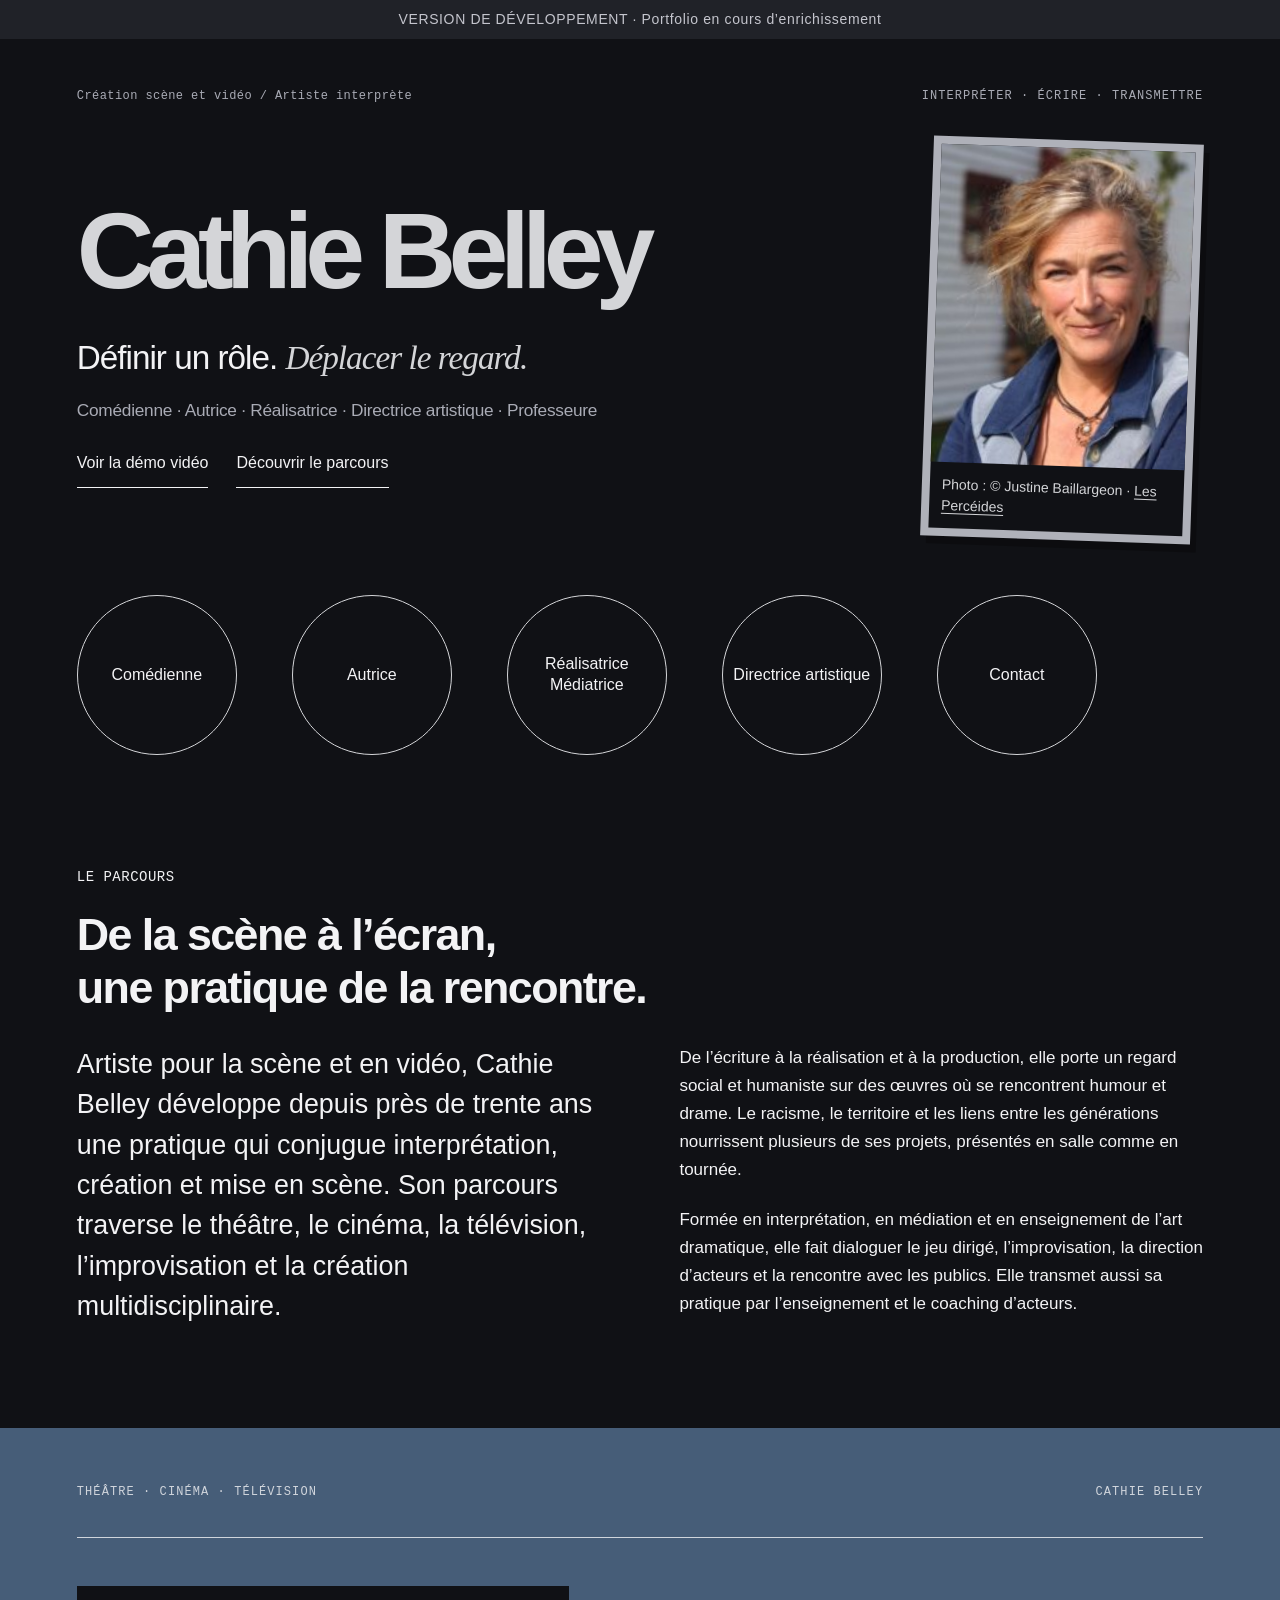
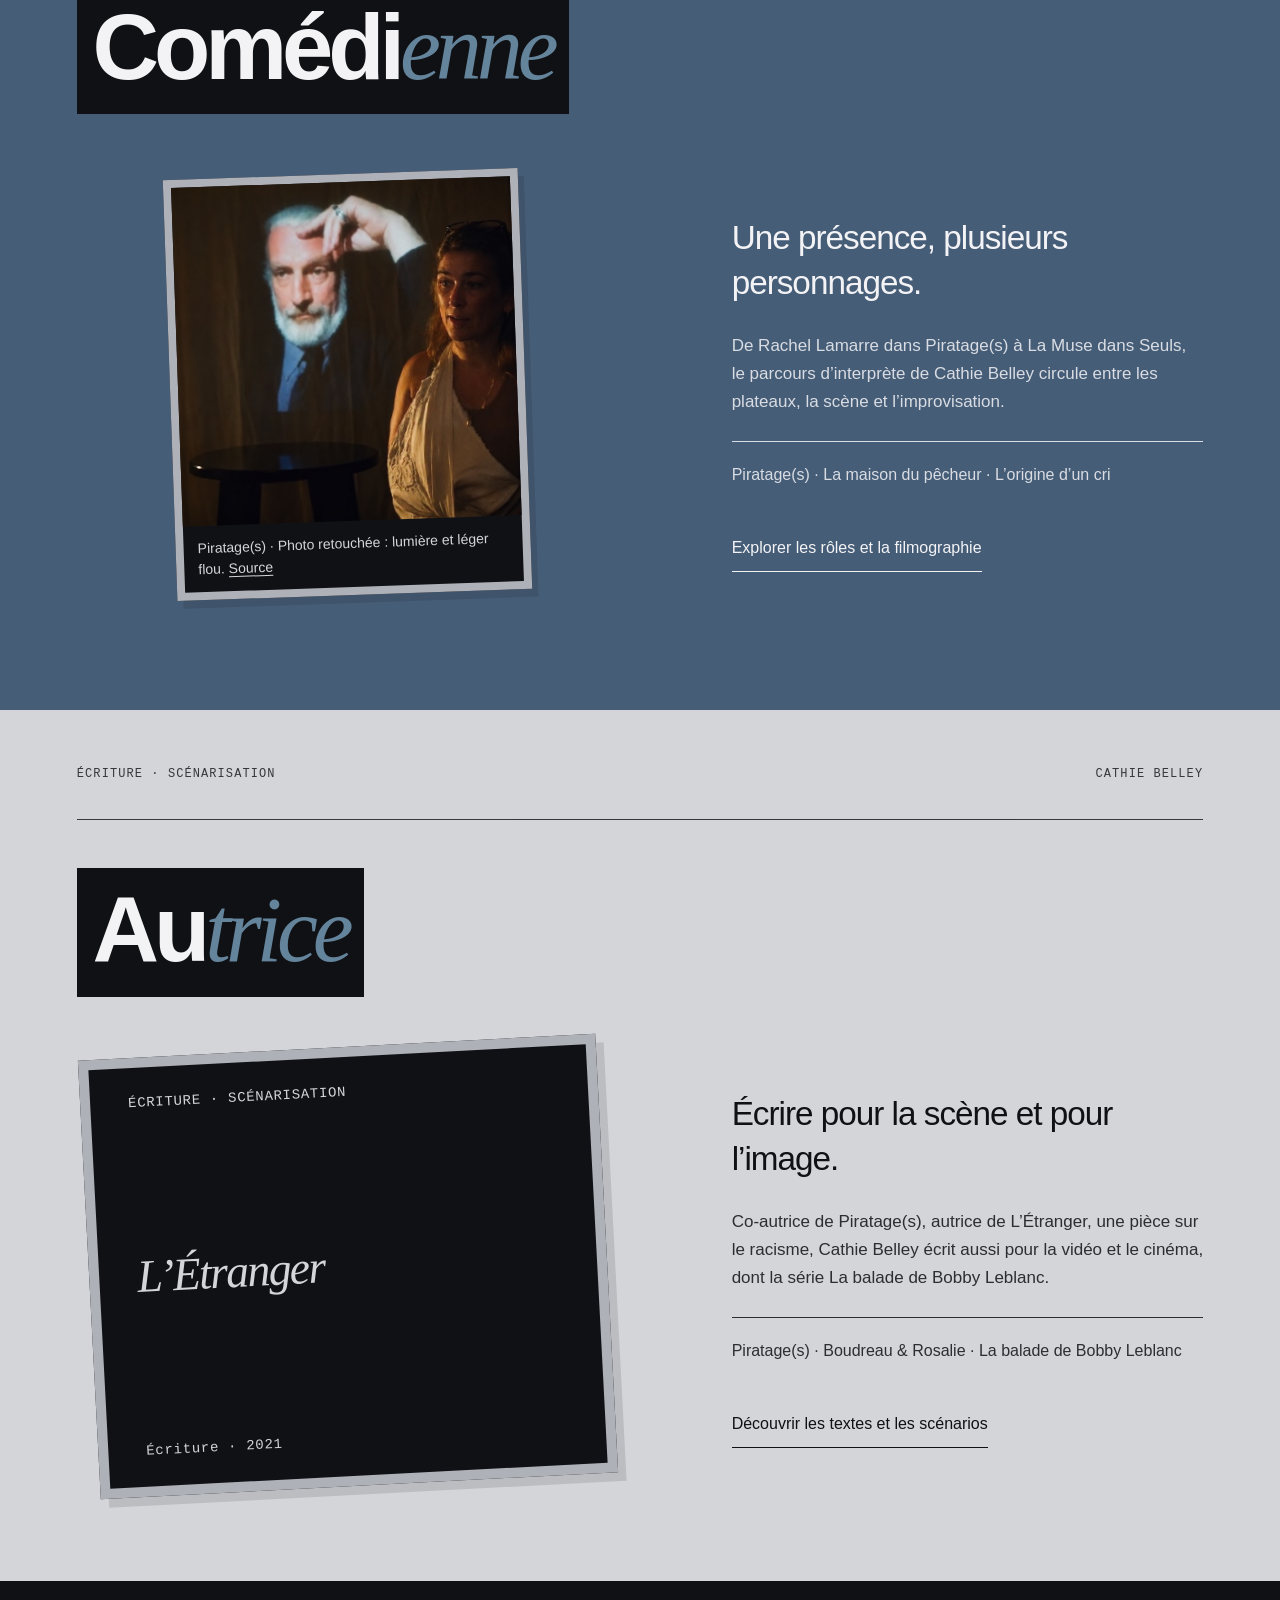
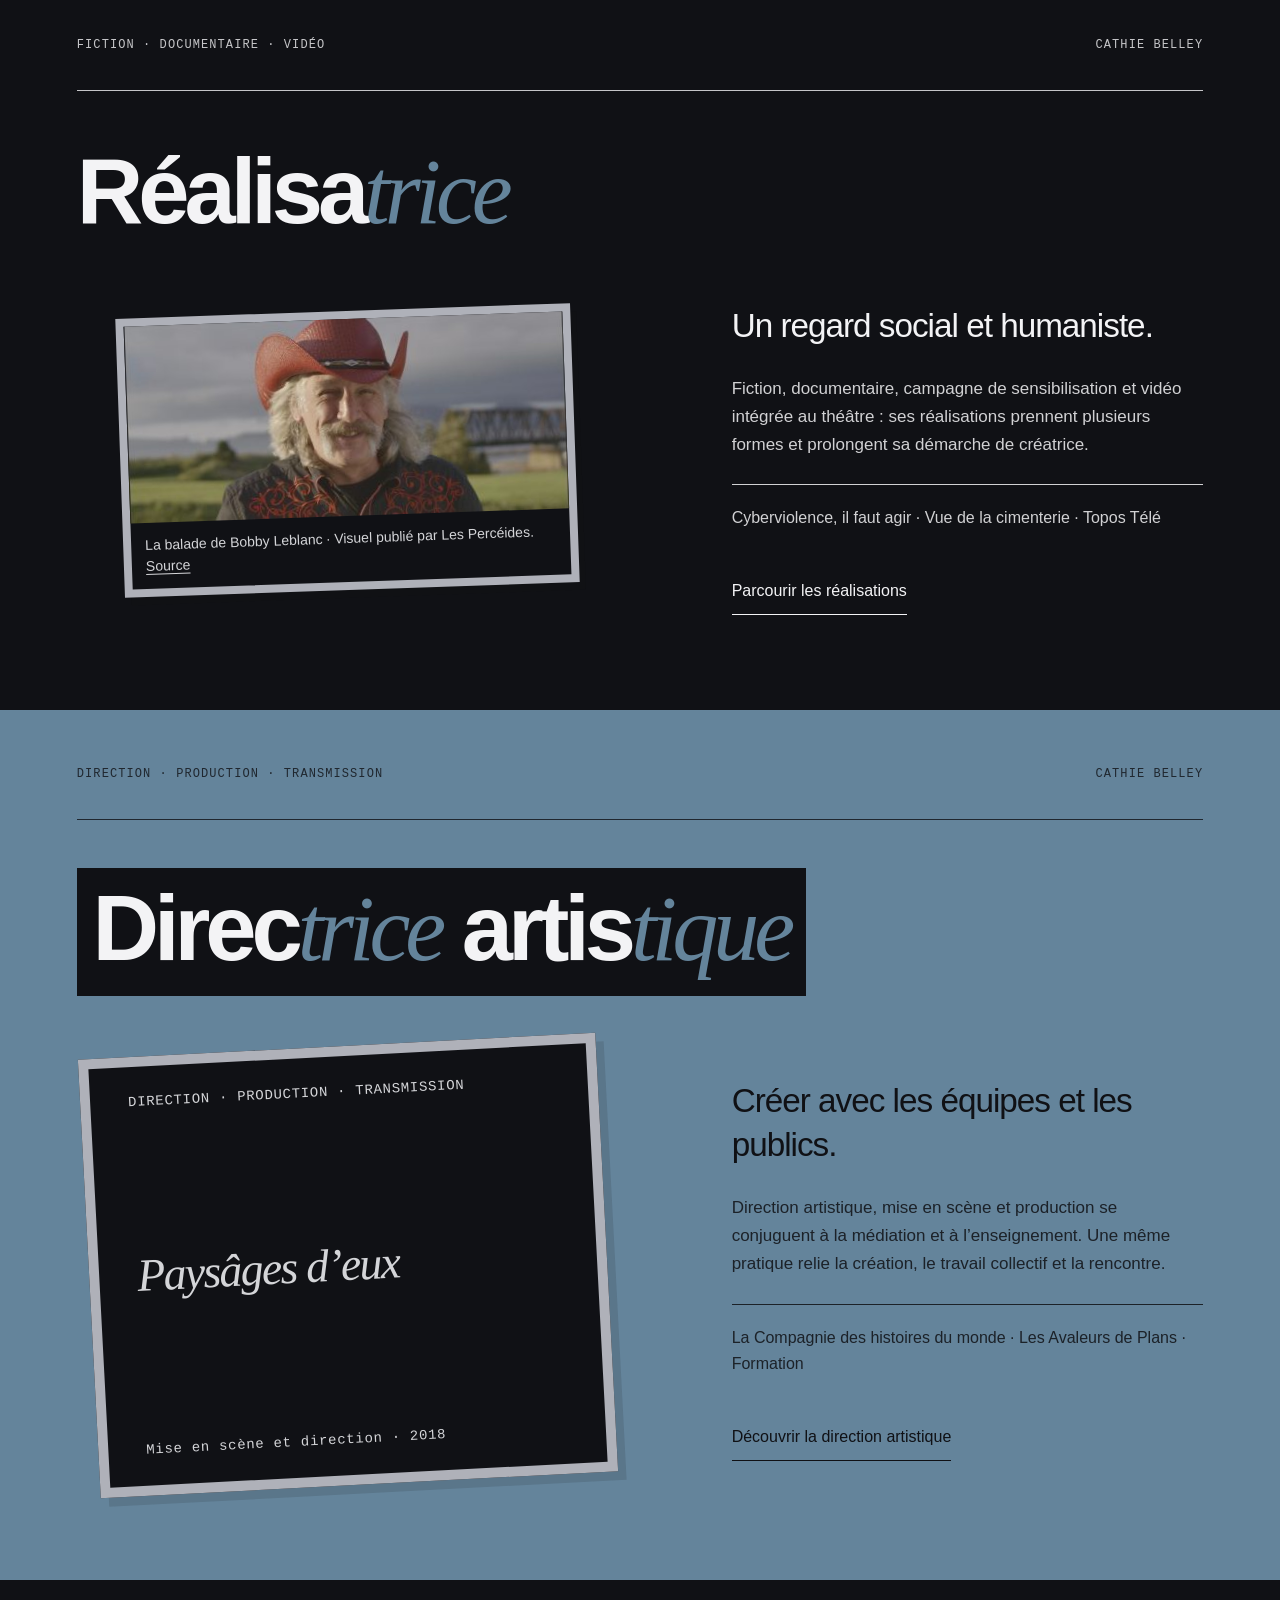
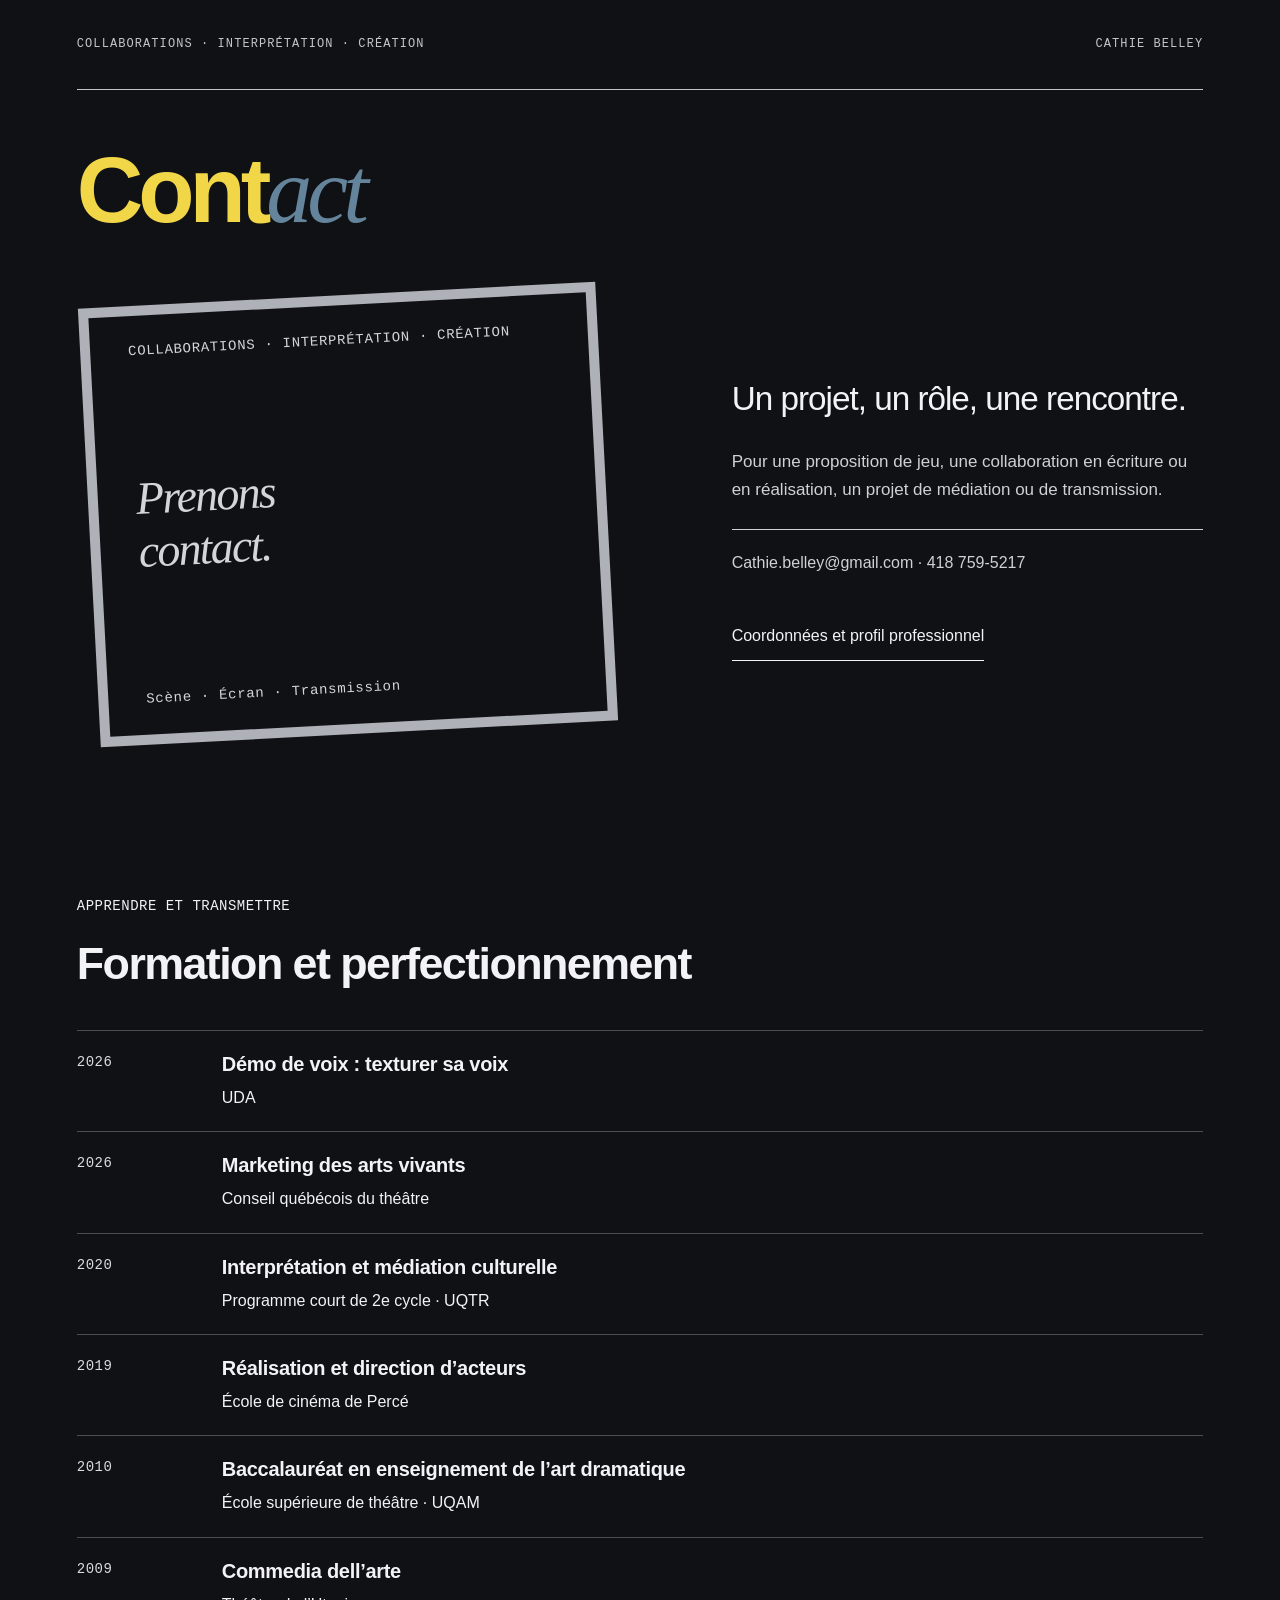
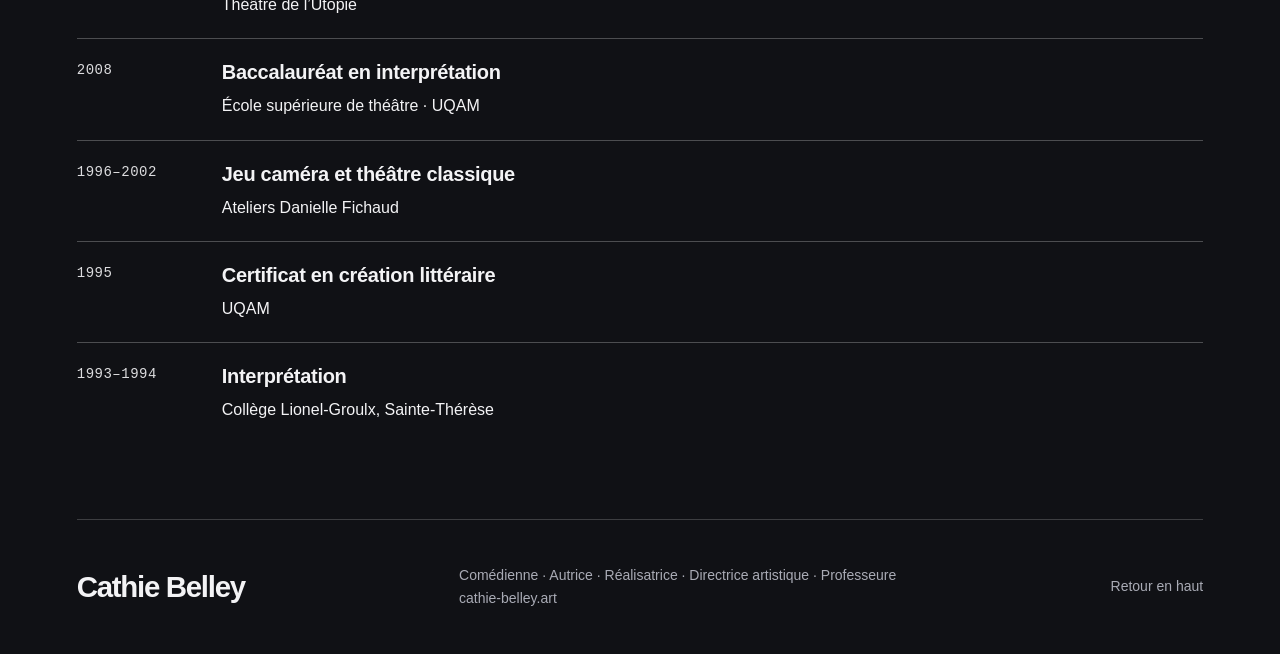
==== commit bcacbdef: "Update homepage introduction and add teaching and mediation roles" ====
--- a/index.html
+++ b/index.html
@@ -1,2 +1,2 @@
 <!doctype html>
-<html lang="fr"><head><meta charset="utf-8"><meta name="viewport" content="width=device-width, initial-scale=1"><title>Cathie Belley — Scène, écran &amp; création</title><meta name="description" content="Cathie Belley, artiste interprète, autrice et réalisatrice. Théâtre, cinéma, vidéo, direction artistique, médiation et enseignement."><meta name="robots" content="noindex, nofollow"><link rel="stylesheet" href="style.css"><link rel="icon" type="image/svg+xml" href="data:image/svg+xml,%3Csvg xmlns='http://www.w3.org/2000/svg' viewBox='0 0 32 32'%3E%3Crect width='32' height='32' fill='%23465D78'/%3E%3Ctext x='5' y='25' fill='%23f1d747' font-size='27' font-family='Georgia'%3EC%3C/text%3E%3C/svg%3E"></head><body class="home-page"><a class="skip" href="#contenu">Aller au contenu</a><div class="demo">VERSION DE DÉVELOPPEMENT · Portfolio en cours d’enrichissement</div><main id="contenu"><section id="accueil" class="hero page-width" aria-labelledby="titre"><div class="hero-top"><span>SCÈNE / ÉCRAN / CRÉATION</span><span>INTERPRÉTER · ÉCRIRE · TRANSMETTRE</span></div><div class="hero-intro"><div class="hero-copy"><h1 id="titre">Cathie Belley</h1><div class="hero-bottom"><p>Créatrice pour la scène<br><em>et en vidéo.</em></p><p class="hero-aside">Artiste interprète · Autrice · Réalisatrice<br>Direction artistique, médiation et enseignement</p></div><div class="hero-actions"><a href="https://youtu.be/OfLN9i-zAX4" class="project-link">Voir la démo vidéo</a><a href="#parcours" class="project-link">Découvrir le parcours</a></div></div><figure class="portrait-frame portrait-photo"><img src="images/cathie-belley-justine-baillargeon.jpg" alt="Portrait de Cathie Belley en extérieur." width="455" height="256" fetchpriority="high"><figcaption>Photo : © Justine Baillargeon · <a href="https://perceides.ca/2020/index.html">Les Percéides</a></figcaption></figure></div><nav class="section-circles" aria-label="Explorer les sections"><a class="round-link" href="#comedienne"><span class="circle-face"><span class="circle-label">Comédienne</span></span></a><a class="round-link" href="#autrice"><span class="circle-face"><span class="circle-label">Autrice</span></span></a><a class="round-link" href="#realisatrice"><span class="circle-face"><span class="circle-label">Réalisatrice</span></span></a><a class="round-link" href="#directrice-artistique"><span class="circle-face"><span class="circle-label">Directrice artistique</span></span></a><a class="round-link" href="#contact"><span class="circle-face"><span class="circle-label">Contact</span></span></a></nav></section><section class="bio-section page-width" id="parcours" aria-labelledby="parcours-titre"><p class="eyebrow">LE PARCOURS</p><h2 class="cv-heading" id="parcours-titre">De la scène à l’écran,<br>une pratique de la rencontre.</h2><div class="bio-columns"><p>Artiste pour la scène et en vidéo, Cathie Belley développe depuis près de trente ans une pratique qui conjugue interprétation, création et mise en scène. Son parcours traverse le théâtre, le cinéma, la télévision, l’improvisation et la création multidisciplinaire.</p><div><p>De l’écriture à la réalisation et à la production, elle porte un regard social et humaniste sur des œuvres où se rencontrent humour et drame. Le racisme, le territoire et les liens entre les générations nourrissent plusieurs de ses projets, présentés en salle comme en tournée.</p><p>Formée en interprétation, en médiation et en enseignement de l’art dramatique, elle fait dialoguer le jeu dirigé, l’improvisation, la direction d’acteurs et la rencontre avec les publics. Elle transmet aussi sa pratique par l’enseignement et le coaching d’acteurs.</p></div></div></section><section id="comedienne" class="chapter stage"><div class="page-width"><div class="chapter-top"><span>THÉÂTRE · CINÉMA · TÉLÉVISION</span><span>CATHIE BELLEY</span></div><h2 class="section-title"><span class="title-plate">Comédi<span class="title-blue">enne</span></span></h2><div class="section-content"><figure class="project-photo"><img src="images/piratages-juge-rachel-retouche.jpg" alt="Cathie Belley au premier plan dans Piratage(s), devant la projection du juge." width="355" height="355" loading="lazy"><figcaption>Piratage(s) · Photo retouchée : lumière et léger flou. <a href="https://crabe-des-scenes.art/piratages.html">Source</a></figcaption></figure><div class="chapter-copy"><p class="lead">Une présence, plusieurs personnages.</p><p>De Rachel Lamarre dans Piratage(s) à La Muse dans Seuls, le parcours d’interprète de Cathie Belley circule entre les plateaux, la scène et l’improvisation.</p><p class="selected-work">Piratage(s) · La maison du pêcheur · L’origine d’un cri</p><a href="comedienne.html" class="project-link">Explorer les rôles et la filmographie</a></div></div></div></section><section id="autrice" class="chapter screen"><div class="page-width"><div class="chapter-top"><span>ÉCRITURE · SCÉNARISATION</span><span>CATHIE BELLEY</span></div><h2 class="section-title"><span class="title-plate">Au<span class="title-blue">trice</span></span></h2><div class="section-content"><figure class="type-frame"><span class="frame-label">ÉCRITURE · SCÉNARISATION</span><div class="frame-placeholder"><span class="frame-word">L’Étranger</span></div><figcaption class="frame-bottom">Écriture · 2021</figcaption></figure><div class="chapter-copy"><p class="lead">Écrire pour la scène et pour l’image.</p><p>Co-autrice de Piratage(s), autrice de L’Étranger, une pièce sur le racisme, Cathie Belley écrit aussi pour la vidéo et le cinéma, dont la série La balade de Bobby Leblanc.</p><p class="selected-work">Piratage(s) · Boudreau &amp; Rosalie · La balade de Bobby Leblanc</p><a href="autrice.html" class="project-link">Découvrir les textes et les scénarios</a></div></div></div></section><section id="realisatrice" class="chapter director"><div class="page-width"><div class="chapter-top"><span>FICTION · DOCUMENTAIRE · VIDÉO</span><span>CATHIE BELLEY</span></div><h2 class="section-title"><span class="title-plate">Réalisa<span class="title-blue">trice</span></span></h2><div class="section-content"><figure class="project-photo"><img src="images/bobby-leblanc.jpg" alt="Personnage au chapeau de cowboy dans La balade de Bobby Leblanc." width="455" height="204" loading="lazy"><figcaption>La balade de Bobby Leblanc · Visuel publié par Les Percéides. <a href="https://perceides.ca/2020/index.html">Source</a></figcaption></figure><div class="chapter-copy"><p class="lead">Un regard social et humaniste.</p><p>Fiction, documentaire, campagne de sensibilisation et vidéo intégrée au théâtre : ses réalisations prennent plusieurs formes et prolongent sa démarche de créatrice.</p><p class="selected-work">Cyberviolence, il faut agir · Vue de la cimenterie · Topos Télé</p><a href="realisatrice.html" class="project-link">Parcourir les réalisations</a></div></div></div></section><section id="directrice-artistique" class="chapter art-direction"><div class="page-width"><div class="chapter-top"><span>DIRECTION · PRODUCTION · TRANSMISSION</span><span>CATHIE BELLEY</span></div><h2 class="section-title"><span class="title-plate">Direc<span class="title-blue">trice</span> <span class="title-white">artis</span><span class="title-blue">tique</span></span></h2><div class="section-content"><figure class="type-frame"><span class="frame-label">DIRECTION · PRODUCTION · TRANSMISSION</span><div class="frame-placeholder"><span class="frame-word">Paysâges d’eux</span></div><figcaption class="frame-bottom">Mise en scène et direction · 2018</figcaption></figure><div class="chapter-copy"><p class="lead">Créer avec les équipes et les publics.</p><p>Direction artistique, mise en scène et production se conjuguent à la médiation et à l’enseignement. Une même pratique relie la création, le travail collectif et la rencontre.</p><p class="selected-work">La Compagnie des histoires du monde · Les Avaleurs de Plans · Formation</p><a href="directrice-artistique.html" class="project-link">Découvrir la direction artistique</a></div></div></div></section><section id="contact" class="chapter contact"><div class="page-width"><div class="chapter-top"><span>COLLABORATIONS · INTERPRÉTATION · CRÉATION</span><span>CATHIE BELLEY</span></div><h2 class="section-title"><span class="title-plate"><span class="title-yellow">Cont</span><span class="title-blue">act</span></span></h2><div class="section-content"><figure class="type-frame"><span class="frame-label">COLLABORATIONS · INTERPRÉTATION · CRÉATION</span><div class="frame-placeholder"><span class="frame-word">Prenons<br>contact.</span></div><figcaption class="frame-bottom">Scène · Écran · Transmission</figcaption></figure><div class="chapter-copy"><p class="lead">Un projet, un rôle, une rencontre.</p><p>Pour une proposition de jeu, une collaboration en écriture ou en réalisation, un projet de médiation ou de transmission.</p><p class="selected-work">Cathie.belley@gmail.com · 418 759-5217</p><a href="contact.html" class="project-link">Coordonnées et profil professionnel</a></div></div></div></section><section class="page-width training-section" id="formation" aria-labelledby="formation-titre"><p class="eyebrow">APPRENDRE ET TRANSMETTRE</p><h2 class="cv-heading" id="formation-titre">Formation et perfectionnement</h2><div class="training-list"><div class="training-row"><span class="cv-year">2026</span><div><h3>Démo de voix : texturer sa voix</h3><p>UDA</p></div></div><div class="training-row"><span class="cv-year">2026</span><div><h3>Marketing des arts vivants</h3><p>Conseil québécois du théâtre</p></div></div><div class="training-row"><span class="cv-year">2020</span><div><h3>Interprétation et médiation culturelle</h3><p>Programme court de 2e cycle · UQTR</p></div></div><div class="training-row"><span class="cv-year">2019</span><div><h3>Réalisation et direction d’acteurs</h3><p>École de cinéma de Percé</p></div></div><div class="training-row"><span class="cv-year">2010</span><div><h3>Baccalauréat en enseignement de l’art dramatique</h3><p>École supérieure de théâtre · UQAM</p></div></div><div class="training-row"><span class="cv-year">2009</span><div><h3>Commedia dell’arte</h3><p>Théâtre de l’Utopie</p></div></div><div class="training-row"><span class="cv-year">2008</span><div><h3>Baccalauréat en interprétation</h3><p>École supérieure de théâtre · UQAM</p></div></div><div class="training-row"><span class="cv-year">1996–2002</span><div><h3>Jeu caméra et théâtre classique</h3><p>Ateliers Danielle Fichaud</p></div></div><div class="training-row"><span class="cv-year">1995</span><div><h3>Certificat en création littéraire</h3><p>UQAM</p></div></div><div class="training-row"><span class="cv-year">1993–1994</span><div><h3>Interprétation</h3><p>Collège Lionel-Groulx, Sainte-Thérèse</p></div></div></div></section></main><footer class="page-width"><a class="brand" href="index.html">Cathie Belley</a><p>Comédienne · Autrice · Réalisatrice · Directrice artistique<br><a href="https://cathie-belley.art/">cathie-belley.art</a></p><a href="#contenu">Retour en haut</a></footer><script src="navigation.js"></script></body></html>
+<html lang="fr"><head><meta charset="utf-8"><meta name="viewport" content="width=device-width, initial-scale=1"><title>Cathie Belley — Scène, écran &amp; création</title><meta name="description" content="Cathie Belley, artiste interprète, autrice et réalisatrice. Théâtre, cinéma, vidéo, direction artistique, médiation et enseignement."><meta name="robots" content="noindex, nofollow"><link rel="stylesheet" href="style.css?v=20261125-accueil"><link rel="icon" type="image/svg+xml" href="data:image/svg+xml,%3Csvg xmlns='http://www.w3.org/2000/svg' viewBox='0 0 32 32'%3E%3Crect width='32' height='32' fill='%23465D78'/%3E%3Ctext x='5' y='25' fill='%23f1d747' font-size='27' font-family='Georgia'%3EC%3C/text%3E%3C/svg%3E"></head><body class="home-page"><a class="skip" href="#contenu">Aller au contenu</a><div class="demo">VERSION DE DÉVELOPPEMENT · Portfolio en cours d’enrichissement</div><main id="contenu"><section id="accueil" class="hero page-width" aria-labelledby="titre"><div class="hero-top"><span>Création scène et vidéo / Artiste interprète</span><span>INTERPRÉTER · ÉCRIRE · TRANSMETTRE</span></div><div class="hero-intro"><div class="hero-copy"><h1 id="titre">Cathie Belley</h1><div class="hero-bottom"><p class="hero-statement">Définir un rôle. <em>Déplacer le regard.</em></p><p class="hero-aside hero-professions">Comédienne · Autrice · Réalisatrice · Directrice artistique · Professeure</p></div><div class="hero-actions"><a href="https://youtu.be/OfLN9i-zAX4" class="project-link">Voir la démo vidéo</a><a href="#parcours" class="project-link">Découvrir le parcours</a></div></div><figure class="portrait-frame portrait-photo"><img src="images/cathie-belley-justine-baillargeon.jpg" alt="Portrait de Cathie Belley en extérieur." width="455" height="256" fetchpriority="high"><figcaption>Photo : © Justine Baillargeon · <a href="https://perceides.ca/2020/index.html">Les Percéides</a></figcaption></figure></div><nav class="section-circles" aria-label="Explorer les sections"><a class="round-link" href="#comedienne"><span class="circle-face"><span class="circle-label">Comédienne</span></span></a><a class="round-link" href="#autrice"><span class="circle-face"><span class="circle-label">Autrice</span></span></a><a class="round-link" href="#realisatrice"><span class="circle-face"><span class="circle-label">Réalisatrice<br>Médiatrice</span></span></a><a class="round-link" href="#directrice-artistique"><span class="circle-face"><span class="circle-label">Directrice artistique</span></span></a><a class="round-link" href="#contact"><span class="circle-face"><span class="circle-label">Contact</span></span></a></nav></section><section class="bio-section page-width" id="parcours" aria-labelledby="parcours-titre"><p class="eyebrow">LE PARCOURS</p><h2 class="cv-heading" id="parcours-titre">De la scène à l’écran,<br>une pratique de la rencontre.</h2><div class="bio-columns"><p>Artiste pour la scène et en vidéo, Cathie Belley développe depuis près de trente ans une pratique qui conjugue interprétation, création et mise en scène. Son parcours traverse le théâtre, le cinéma, la télévision, l’improvisation et la création multidisciplinaire.</p><div><p>De l’écriture à la réalisation et à la production, elle porte un regard social et humaniste sur des œuvres où se rencontrent humour et drame. Le racisme, le territoire et les liens entre les générations nourrissent plusieurs de ses projets, présentés en salle comme en tournée.</p><p>Formée en interprétation, en médiation et en enseignement de l’art dramatique, elle fait dialoguer le jeu dirigé, l’improvisation, la direction d’acteurs et la rencontre avec les publics. Elle transmet aussi sa pratique par l’enseignement et le coaching d’acteurs.</p></div></div></section><section id="comedienne" class="chapter stage"><div class="page-width"><div class="chapter-top"><span>THÉÂTRE · CINÉMA · TÉLÉVISION</span><span>CATHIE BELLEY</span></div><h2 class="section-title"><span class="title-plate">Comédi<span class="title-blue">enne</span></span></h2><div class="section-content"><figure class="project-photo"><img src="images/piratages-juge-rachel-retouche.jpg" alt="Cathie Belley au premier plan dans Piratage(s), devant la projection du juge." width="355" height="355" loading="lazy"><figcaption>Piratage(s) · Photo retouchée : lumière et léger flou. <a href="https://crabe-des-scenes.art/piratages.html">Source</a></figcaption></figure><div class="chapter-copy"><p class="lead">Une présence, plusieurs personnages.</p><p>De Rachel Lamarre dans Piratage(s) à La Muse dans Seuls, le parcours d’interprète de Cathie Belley circule entre les plateaux, la scène et l’improvisation.</p><p class="selected-work">Piratage(s) · La maison du pêcheur · L’origine d’un cri</p><a href="comedienne.html" class="project-link">Explorer les rôles et la filmographie</a></div></div></div></section><section id="autrice" class="chapter screen"><div class="page-width"><div class="chapter-top"><span>ÉCRITURE · SCÉNARISATION</span><span>CATHIE BELLEY</span></div><h2 class="section-title"><span class="title-plate">Au<span class="title-blue">trice</span></span></h2><div class="section-content"><figure class="type-frame"><span class="frame-label">ÉCRITURE · SCÉNARISATION</span><div class="frame-placeholder"><span class="frame-word">L’Étranger</span></div><figcaption class="frame-bottom">Écriture · 2021</figcaption></figure><div class="chapter-copy"><p class="lead">Écrire pour la scène et pour l’image.</p><p>Co-autrice de Piratage(s), autrice de L’Étranger, une pièce sur le racisme, Cathie Belley écrit aussi pour la vidéo et le cinéma, dont la série La balade de Bobby Leblanc.</p><p class="selected-work">Piratage(s) · Boudreau &amp; Rosalie · La balade de Bobby Leblanc</p><a href="autrice.html" class="project-link">Découvrir les textes et les scénarios</a></div></div></div></section><section id="realisatrice" class="chapter director"><div class="page-width"><div class="chapter-top"><span>FICTION · DOCUMENTAIRE · VIDÉO</span><span>CATHIE BELLEY</span></div><h2 class="section-title"><span class="title-plate">Réalisa<span class="title-blue">trice</span></span></h2><div class="section-content"><figure class="project-photo"><img src="images/bobby-leblanc.jpg" alt="Personnage au chapeau de cowboy dans La balade de Bobby Leblanc." width="455" height="204" loading="lazy"><figcaption>La balade de Bobby Leblanc · Visuel publié par Les Percéides. <a href="https://perceides.ca/2020/index.html">Source</a></figcaption></figure><div class="chapter-copy"><p class="lead">Un regard social et humaniste.</p><p>Fiction, documentaire, campagne de sensibilisation et vidéo intégrée au théâtre : ses réalisations prennent plusieurs formes et prolongent sa démarche de créatrice.</p><p class="selected-work">Cyberviolence, il faut agir · Vue de la cimenterie · Topos Télé</p><a href="realisatrice.html" class="project-link">Parcourir les réalisations</a></div></div></div></section><section id="directrice-artistique" class="chapter art-direction"><div class="page-width"><div class="chapter-top"><span>DIRECTION · PRODUCTION · TRANSMISSION</span><span>CATHIE BELLEY</span></div><h2 class="section-title"><span class="title-plate">Direc<span class="title-blue">trice</span> <span class="title-white">artis</span><span class="title-blue">tique</span></span></h2><div class="section-content"><figure class="type-frame"><span class="frame-label">DIRECTION · PRODUCTION · TRANSMISSION</span><div class="frame-placeholder"><span class="frame-word">Paysâges d’eux</span></div><figcaption class="frame-bottom">Mise en scène et direction · 2018</figcaption></figure><div class="chapter-copy"><p class="lead">Créer avec les équipes et les publics.</p><p>Direction artistique, mise en scène et production se conjuguent à la médiation et à l’enseignement. Une même pratique relie la création, le travail collectif et la rencontre.</p><p class="selected-work">La Compagnie des histoires du monde · Les Avaleurs de Plans · Formation</p><a href="directrice-artistique.html" class="project-link">Découvrir la direction artistique</a></div></div></div></section><section id="contact" class="chapter contact"><div class="page-width"><div class="chapter-top"><span>COLLABORATIONS · INTERPRÉTATION · CRÉATION</span><span>CATHIE BELLEY</span></div><h2 class="section-title"><span class="title-plate"><span class="title-yellow">Cont</span><span class="title-blue">act</span></span></h2><div class="section-content"><figure class="type-frame"><span class="frame-label">COLLABORATIONS · INTERPRÉTATION · CRÉATION</span><div class="frame-placeholder"><span class="frame-word">Prenons<br>contact.</span></div><figcaption class="frame-bottom">Scène · Écran · Transmission</figcaption></figure><div class="chapter-copy"><p class="lead">Un projet, un rôle, une rencontre.</p><p>Pour une proposition de jeu, une collaboration en écriture ou en réalisation, un projet de médiation ou de transmission.</p><p class="selected-work">Cathie.belley@gmail.com · 418 759-5217</p><a href="contact.html" class="project-link">Coordonnées et profil professionnel</a></div></div></div></section><section class="page-width training-section" id="formation" aria-labelledby="formation-titre"><p class="eyebrow">APPRENDRE ET TRANSMETTRE</p><h2 class="cv-heading" id="formation-titre">Formation et perfectionnement</h2><div class="training-list"><div class="training-row"><span class="cv-year">2026</span><div><h3>Démo de voix : texturer sa voix</h3><p>UDA</p></div></div><div class="training-row"><span class="cv-year">2026</span><div><h3>Marketing des arts vivants</h3><p>Conseil québécois du théâtre</p></div></div><div class="training-row"><span class="cv-year">2020</span><div><h3>Interprétation et médiation culturelle</h3><p>Programme court de 2e cycle · UQTR</p></div></div><div class="training-row"><span class="cv-year">2019</span><div><h3>Réalisation et direction d’acteurs</h3><p>École de cinéma de Percé</p></div></div><div class="training-row"><span class="cv-year">2010</span><div><h3>Baccalauréat en enseignement de l’art dramatique</h3><p>École supérieure de théâtre · UQAM</p></div></div><div class="training-row"><span class="cv-year">2009</span><div><h3>Commedia dell’arte</h3><p>Théâtre de l’Utopie</p></div></div><div class="training-row"><span class="cv-year">2008</span><div><h3>Baccalauréat en interprétation</h3><p>École supérieure de théâtre · UQAM</p></div></div><div class="training-row"><span class="cv-year">1996–2002</span><div><h3>Jeu caméra et théâtre classique</h3><p>Ateliers Danielle Fichaud</p></div></div><div class="training-row"><span class="cv-year">1995</span><div><h3>Certificat en création littéraire</h3><p>UQAM</p></div></div><div class="training-row"><span class="cv-year">1993–1994</span><div><h3>Interprétation</h3><p>Collège Lionel-Groulx, Sainte-Thérèse</p></div></div></div></section></main><footer class="page-width"><a class="brand" href="index.html">Cathie Belley</a><p>Comédienne · Autrice · Réalisatrice · Directrice artistique · Professeure<br><a href="https://cathie-belley.art/">cathie-belley.art</a></p><a href="#contenu">Retour en haut</a></footer><script src="navigation.js"></script></body></html>
--- a/style.css
+++ b/style.css
@@ -55,3 +55,8 @@
 .portrait-photo{aspect-ratio:auto;max-width:300px;background:var(--black)}.portrait-photo img{height:auto;aspect-ratio:4/5;object-fit:cover;object-position:67% 50%}.portrait-photo figcaption{font-size:14px;line-height:1.5;padding:12px;color:var(--gray)}.portrait-photo figcaption a,.project-photo figcaption a{text-decoration:underline;text-underline-offset:3px}
 .project-photo{width:100%;max-width:455px;min-width:0;margin:10px auto 20px;border:8px solid #afb1b9;background:var(--black);color:var(--gray);transform:rotate(-2deg);box-shadow:6px 8px 0 #10111522}.project-photo img{display:block;width:100%;height:auto;object-fit:contain}.project-photo figcaption{padding:12px 14px;font-size:14px;line-height:1.5;text-align:left}.stage .project-photo{max-width:355px}.cv-feature .project-photo{transform:none;border:0;box-shadow:none;margin:0 0 25px;max-width:355px}.director .cv-feature .project-photo{max-width:455px}.cv-feature .project-photo figcaption{padding:10px 12px}.performance-feature{display:grid;grid-template-columns:minmax(0,1fr) minmax(0,1.15fr);gap:8%;align-items:center;margin:35px 0 45px}.performance-feature>div>p:not(.eyebrow){font-size:19px;max-width:45ch}.performance-feature .cv-heading{margin-bottom:20px}.performance-feature .project-photo{margin:15px auto}
 @media(max-width:600px){.portrait-photo{max-width:240px;width:72%}.performance-feature{grid-template-columns:1fr;gap:24px}.performance-feature .project-photo{max-width:300px}.project-photo{border-width:6px}.cv-feature .project-photo{max-width:300px}}
+
+/* Textes et alignement de l’accueil. */
+.home-page .hero-intro{grid-template-columns:minmax(0,1fr) minmax(190px,24%);gap:4%}.hero-copy{min-width:0}.home-page .hero-bottom>.hero-statement{font-size:clamp(18px,2.6vw,38px);white-space:nowrap}.home-page .hero-professions{font-size:clamp(14px,1.35vw,18px);white-space:nowrap;letter-spacing:-.015em}.home-page .hero-top>span:first-child{letter-spacing:.035em}
+@media(max-width:900px){.home-page .hero-intro{grid-template-columns:1fr}.home-page .portrait-photo{justify-self:center;width:240px;margin-top:12px}.home-page .hero-professions{font-size:16px}}
+@media(max-width:650px){.home-page .hero-professions{white-space:normal;text-wrap:balance}.home-page .hero-top{flex-direction:column;gap:10px}.home-page .hero-top>span:last-child{max-width:none;text-align:left}.home-page .hero-bottom>.hero-statement{font-size:clamp(16px,4.3vw,26px)}}
